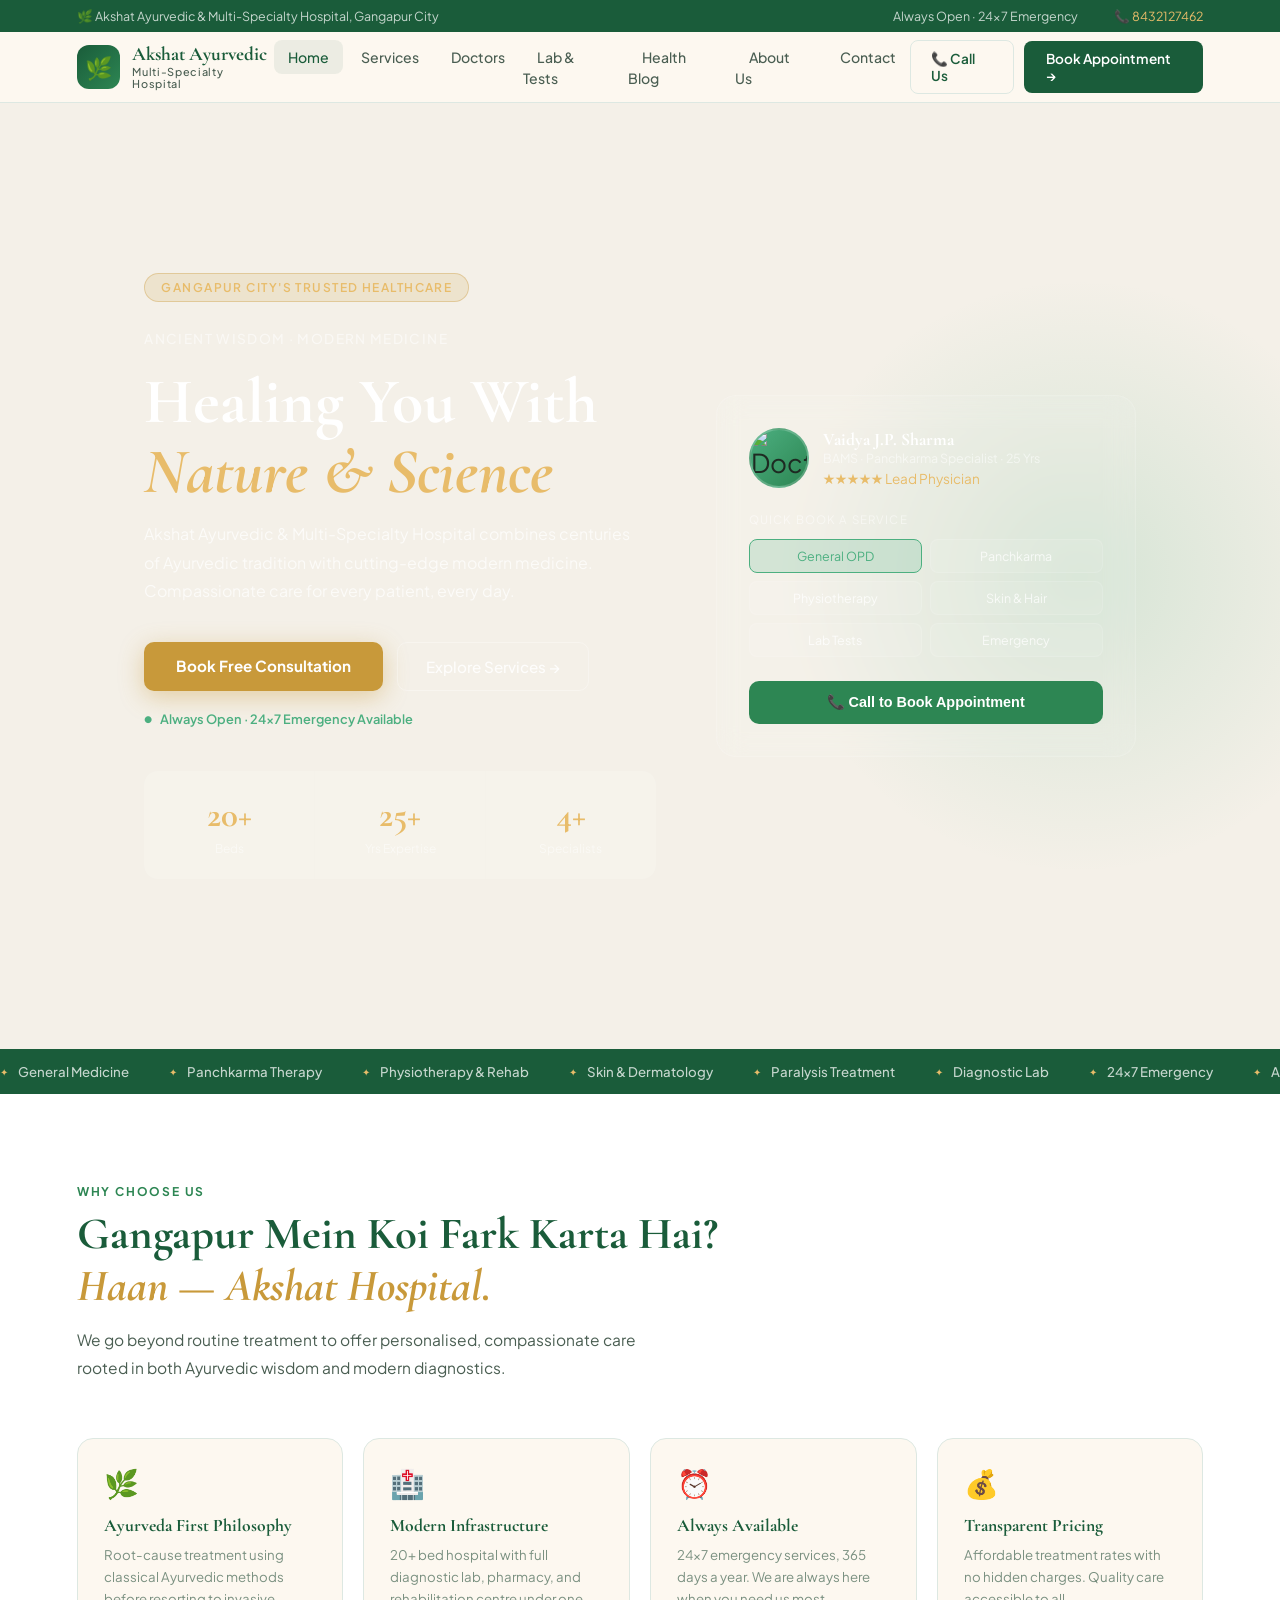
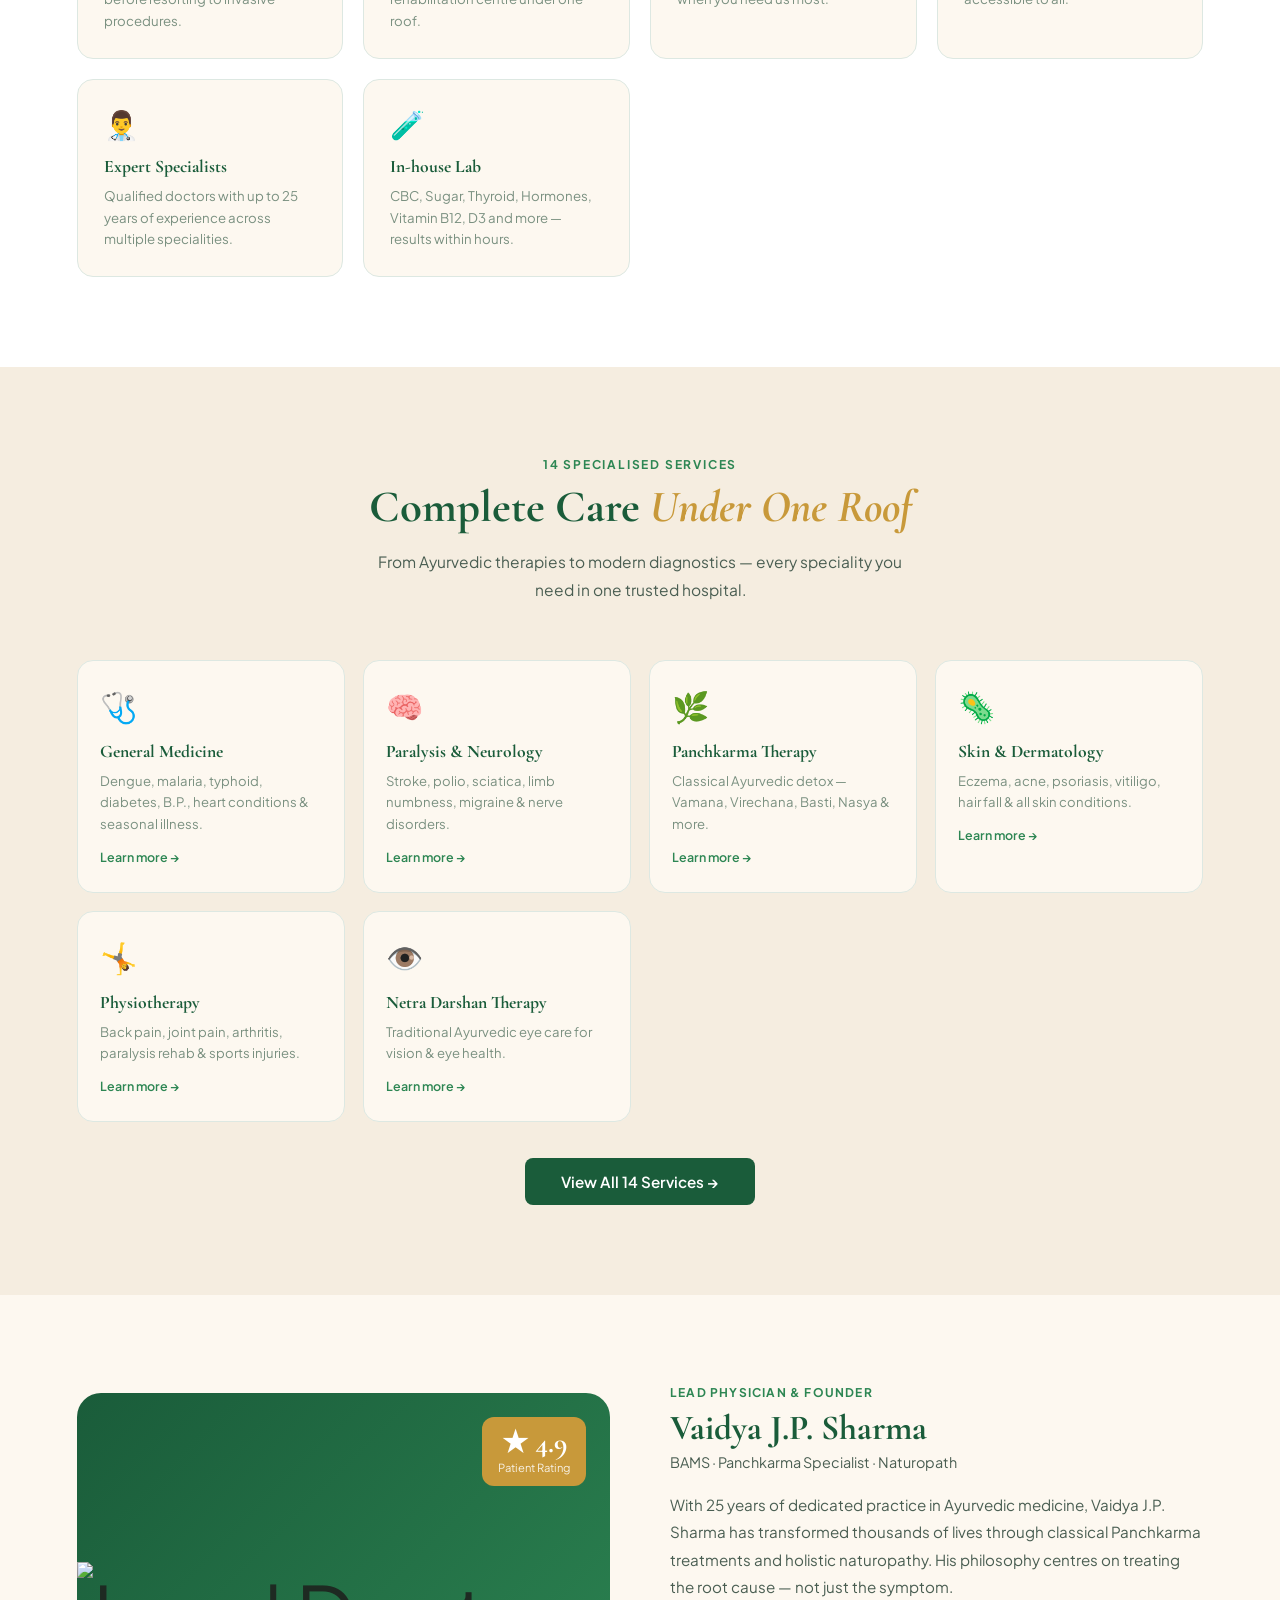
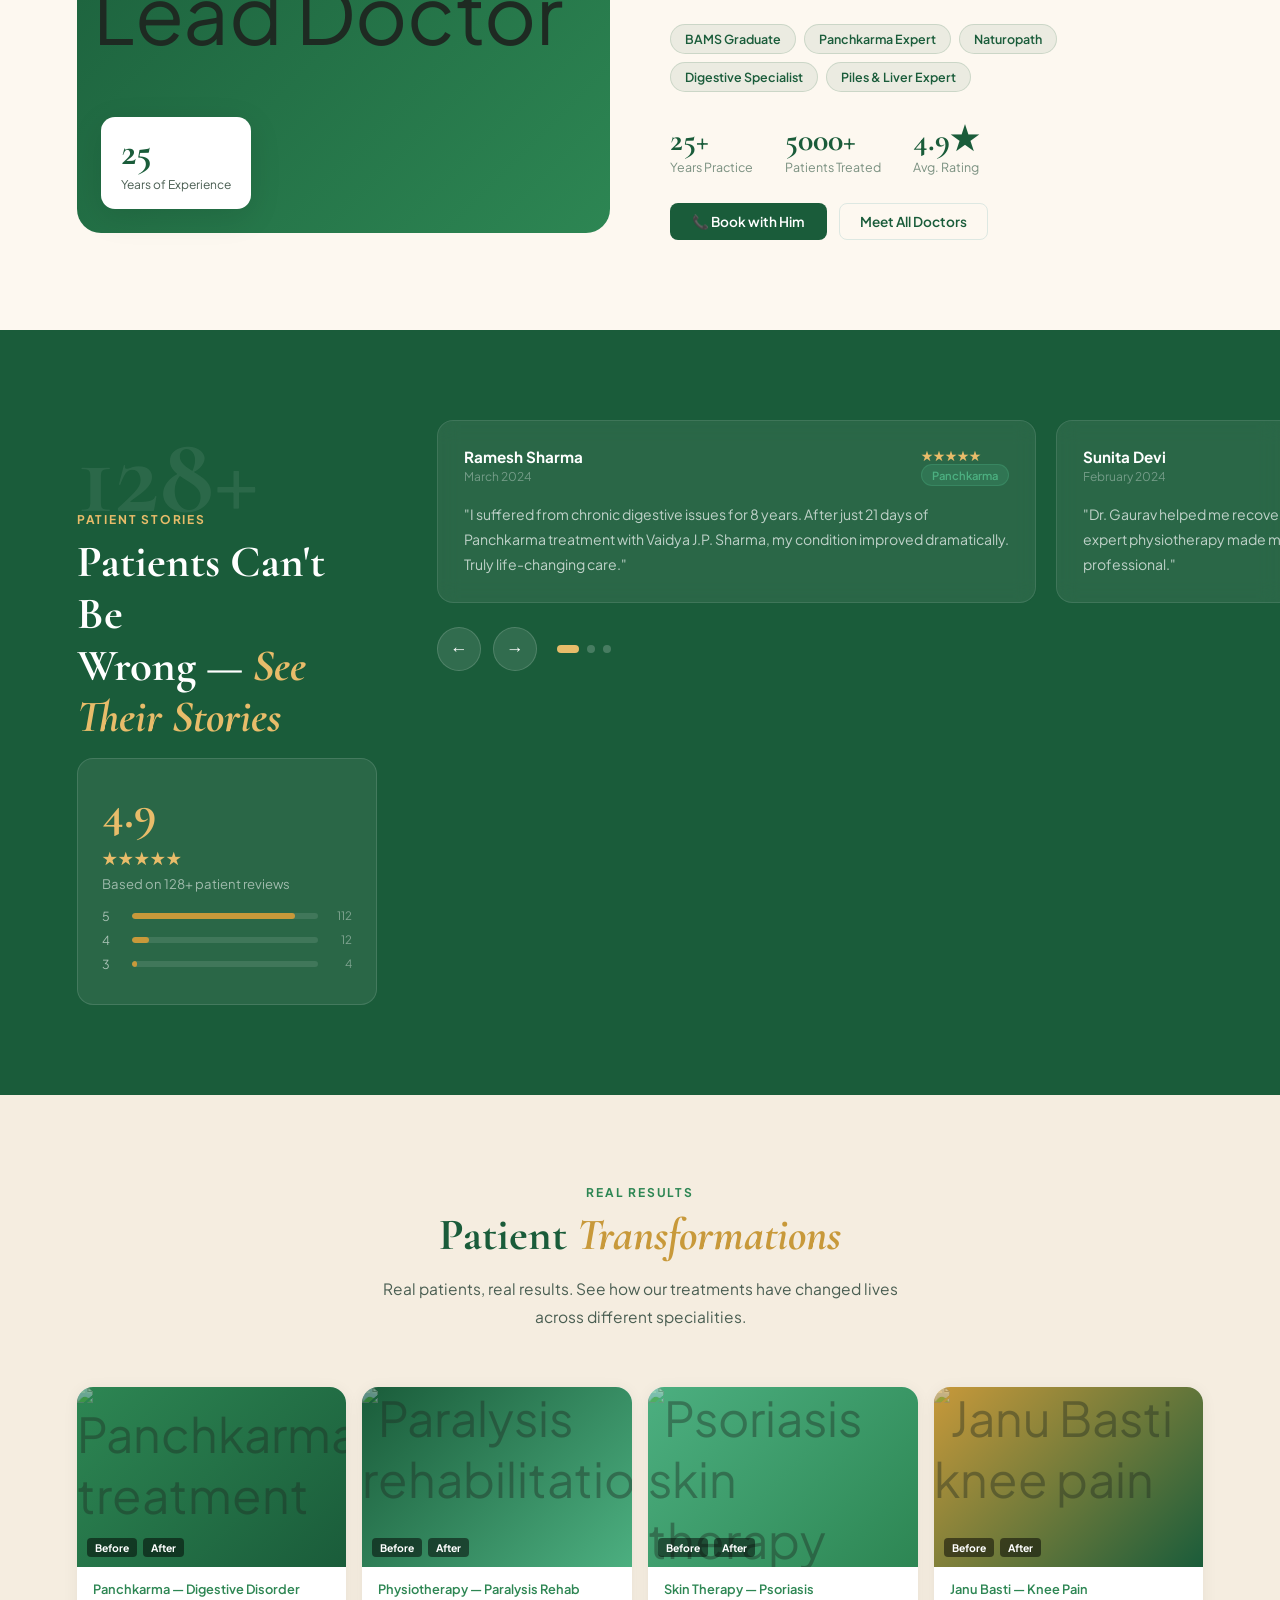
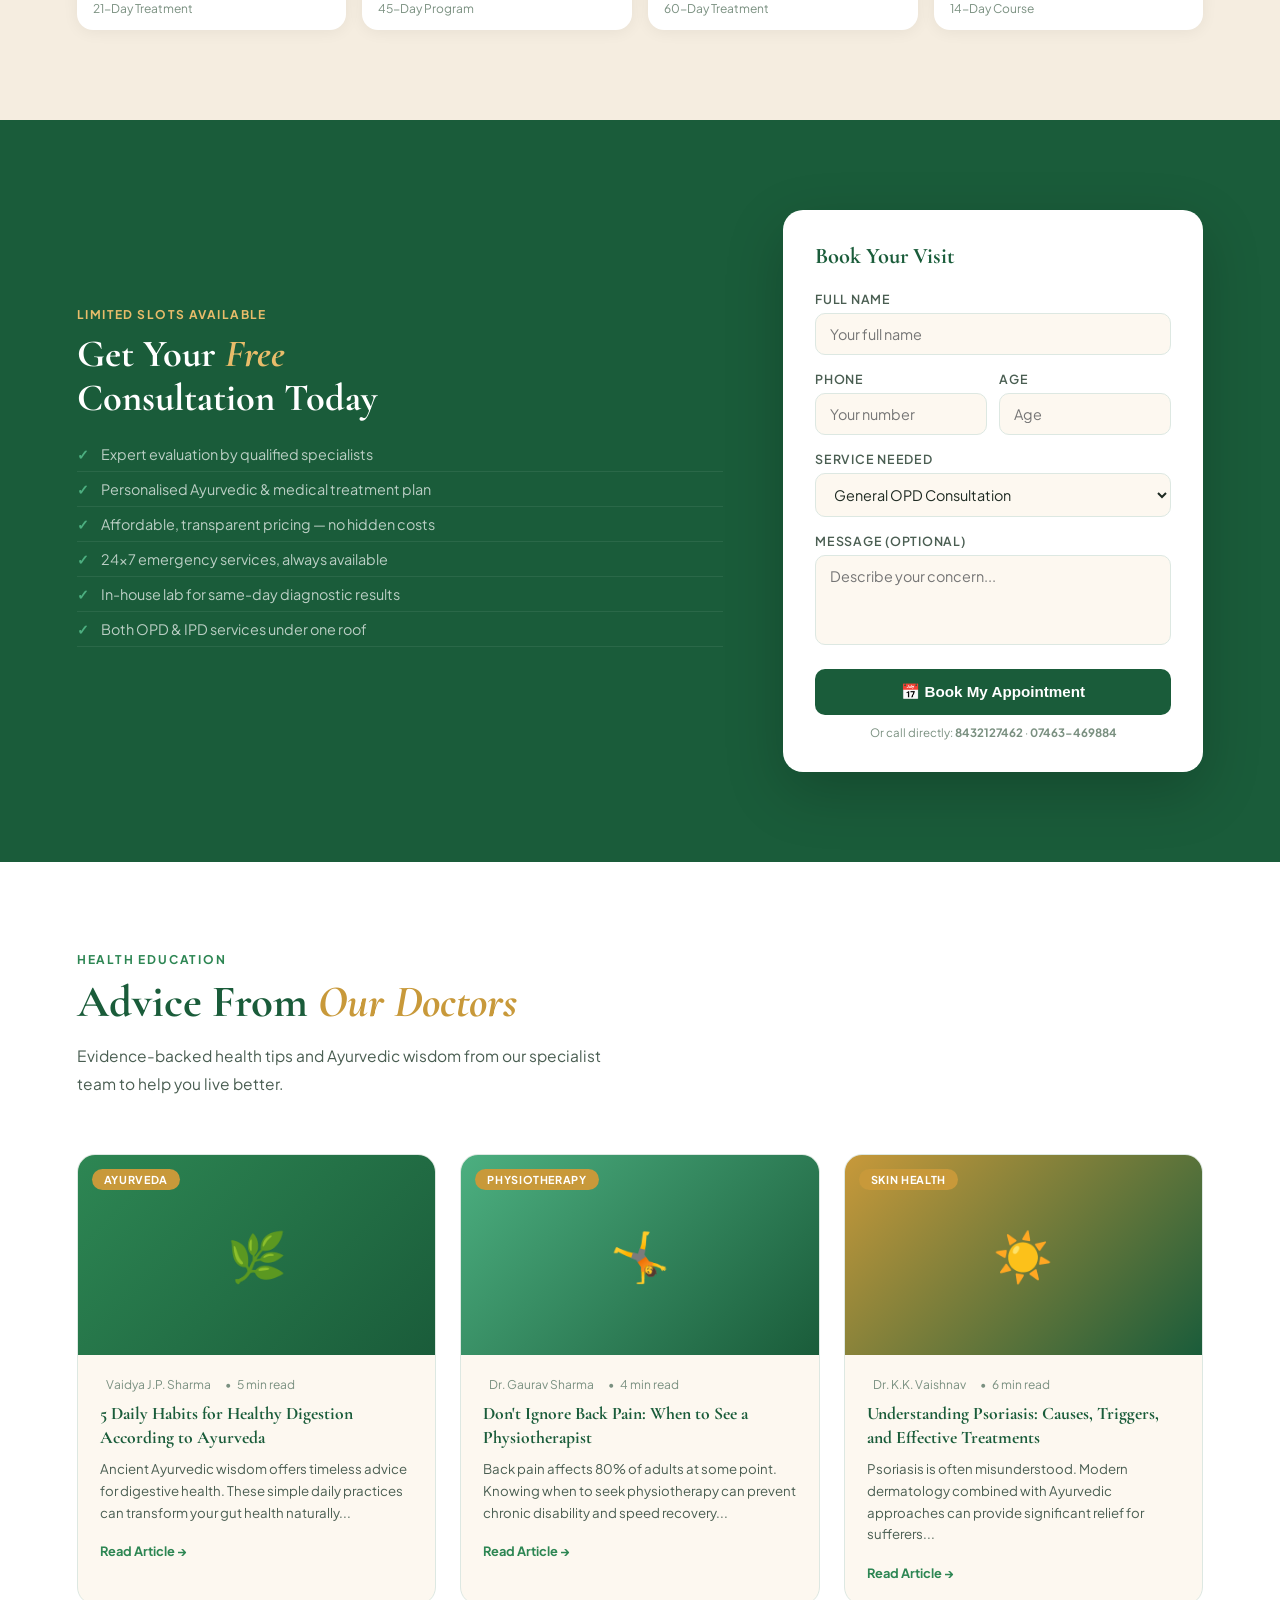
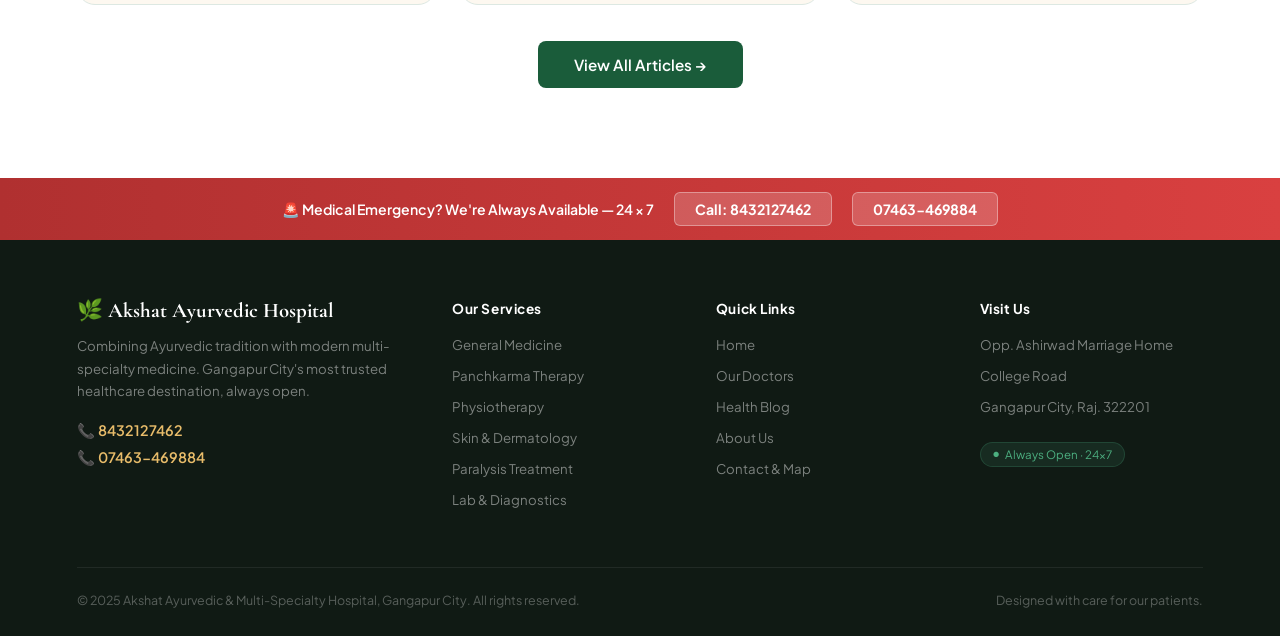
==== index.html @ 55c7ba70 "Initial commit" ====
﻿<!DOCTYPE html>
<html lang="en">
<head>
<meta charset="UTF-8">
<meta name="viewport" content="width=device-width, initial-scale=1.0">
<meta name="description" content="Akshat Ayurvedic & Multi-Specialty Hospital, Gangapur City — Ayurvedic tradition combined with modern medicine. 15+ specialities, 4 expert doctors, 24x7 emergency. Book: 8432127462">
<meta name="keywords" content="Akshat Ayurvedic Hospital, Gangapur City hospital, Panchkarma, Ayurveda, physiotherapy, skin specialist Gangapur">
<meta property="og:title" content="Akshat Ayurvedic & Multi-Specialty Hospital | Gangapur City">
<meta property="og:description" content="Gangapur City trusted hospital. 15+ specialities, Ayurveda + modern medicine, 24x7 emergency.">
<meta property="og:image" content="assets/images/og-image.jpg">
<meta property="og:type" content="website">
<link rel="canonical" href="https://akshatayurvedichospital.com">
<link rel="icon" href="assets/images/favicon.ico" type="image/x-icon">
<title>Akshat Ayurvedic & Multi-Specialty Hospital | Gangapur City</title>
<link href="https://fonts.googleapis.com/css2?family=Cormorant+Garamond:ital,wght@0,400;0,600;0,700;1,400;1,600&family=Plus+Jakarta+Sans:wght@300;400;500;600;700&display=swap" rel="stylesheet">
<link rel="stylesheet" href="assets/css/style.css">
</head>
<body>

<!-- TOPBAR -->
<div class="topbar">
  <span>🌿 Akshat Ayurvedic & Multi-Specialty Hospital, Gangapur City</span>
  <div class="topbar-right">
    <span>Always Open · 24×7 Emergency</span>
    <a href="tel:8432127462">📞 8432127462</a>
  </div>
</div>

<!-- NAV -->
<nav>
  <div class="nav-inner">
    <a class="logo" href="#" onclick="showPage('home')">
      <div class="logo-mark">🌿</div>
      <div class="logo-text">Akshat Ayurvedic
        <small>Multi-Specialty Hospital</small>
      </div>
    </a>
    <ul class="nav-links">
      <li><a href="#" class="active" onclick="showPage('home');setActive(this)">Home</a></li>
      <li><a href="#" role="button" onkeydown="this.click()" onclick="showPage('services');setActive(this)">Services</a></li>
      <li><a href="#" role="button" onkeydown="this.click()" onclick="showPage('doctors');setActive(this)">Doctors</a></li>
      <li><a href="#" role="button" onkeydown="this.click()" onclick="showPage('lab');setActive(this)">Lab & Tests</a></li>
      <li><a href="#" role="button" onkeydown="this.click()" onclick="showPage('blog');setActive(this)">Health Blog</a></li>
      <li><a href="#" role="button" onkeydown="this.click()" onclick="showPage('about');setActive(this)">About Us</a></li>
      <li><a href="#" role="button" onkeydown="this.click()" onclick="showPage('contact');setActive(this)">Contact</a></li>
    </ul>
    <div class="nav-actions">
      <a href="tel:8432127462" class="btn-ghost">📞 Call Us</a>
      <a href="#" class="btn-fill" onclick="showPage('contact')">Book Appointment →</a>
    </div>
    <div class="hamburger" role="button" onkeydown="this.click()" aria-label="Toggle menu" tabindex="0" onclick="toggleMenu()" onkeydown="if(event.key==='Enter'||event.key===' ')toggleMenu()">
      <span></span><span></span><span></span>
    </div>
  </div>
</nav>

<!-- MOBILE MENU -->
<div class="mobile-menu" id="mobileMenu">
  <ul>
    <li><a href="#" role="button" onkeydown="this.click()" onclick="showPage('home');toggleMenu()">🏠 Home</a></li>
    <li><a href="#" role="button" onkeydown="this.click()" onclick="showPage('services');toggleMenu()">🩺 Services</a></li>
    <li><a href="#" role="button" onkeydown="this.click()" onclick="showPage('doctors');toggleMenu()">👨‍⚕️ Doctors</a></li>
    <li><a href="#" role="button" onkeydown="this.click()" onclick="showPage('lab');toggleMenu()">🔬 Lab & Tests</a></li>
    <li><a href="#" role="button" onkeydown="this.click()" onclick="showPage('blog');toggleMenu()">📰 Health Blog</a></li>
    <li><a href="#" role="button" onkeydown="this.click()" onclick="showPage('about');toggleMenu()">🏥 About Us</a></li>
    <li><a href="#" role="button" onkeydown="this.click()" onclick="showPage('contact');toggleMenu()">📍 Contact</a></li>
  </ul>
  <div class="mobile-cta">
    <a href="tel:8432127462" class="btn-fill" style="justify-content:center">📞 Call: 8432127462</a>
    <a href="tel:07463469884" class="btn-ghost" style="text-align:center">📞 07463-469884</a>
  </div>
</div>

<!-- ════════════════════ HOME PAGE ════════════════════ -->
<div class="page active" id="page-home">

  <!-- HERO -->
  <section class="hero" style="background: url('https://images.unsplash.com/photo-1519494026892-80bbd2d6fd0d?auto=format&fit=crop&w=1920&q=80') center/cover no-repeat;">
    <div class="hero-bg-pattern" style="background: rgba(8, 30, 20, 0.85);"></div>
    <div class="hero-glow"></div>
    <div class="hero-inner">
      <div>
        <div class="hero-tag">Gangapur City's Trusted Healthcare</div>
        <p class="hero-sub">Ancient Wisdom · Modern Medicine</p>
        <h1>
          Healing You With<br>
          <span class="accent">Nature & Science</span>
        </h1>
        <p class="hero-desc">Akshat Ayurvedic & Multi-Specialty Hospital combines centuries of Ayurvedic tradition with cutting-edge modern medicine. Compassionate care for every patient, every day.</p>
        <div class="hero-btns">
          <a href="#" class="btn-hero-primary" onclick="showPage('contact')">Book Free Consultation</a>
          <a href="#" class="btn-hero-outline" onclick="showPage('services')">Explore Services →</a>
        </div>
        <div class="hero-live">Always Open · 24×7 Emergency Available</div>
        <div class="hero-stats">
          <div class="h-stat"><span class="h-stat-n">20+</span><span class="h-stat-l">Beds</span></div>
          <div class="h-stat"><span class="h-stat-n">25+</span><span class="h-stat-l">Yrs Expertise</span></div>
          <div class="h-stat"><span class="h-stat-n">4+</span><span class="h-stat-l">Specialists</span></div>
        </div>
      </div>
      <div class="hero-card">
        <div class="hero-card-head">
          <div class="doctor-thumb"><img src="https://images.unsplash.com/photo-1612349317150-e413f6a5b16d?auto=format&fit=crop&w=120&q=80" style="width:100%;height:100%;object-fit:cover;border-radius:inherit;" alt="Doctor"></div>
          <div>
            <div class="hc-name">Vaidya J.P. Sharma</div>
            <div class="hc-deg">BAMS · Panchkarma Specialist · 25 Yrs</div>
            <div class="hc-stars">★★★★★ Lead Physician</div>
          </div>
        </div>
        <div class="quick-book">
          <div class="qb-title">Quick Book a Service</div>
          <div class="qb-service-grid">
            <div class="qb-chip sel">General OPD</div>
            <div class="qb-chip">Panchkarma</div>
            <div class="qb-chip">Physiotherapy</div>
            <div class="qb-chip">Skin & Hair</div>
            <div class="qb-chip">Lab Tests</div>
            <div class="qb-chip">Emergency</div>
          </div>
          <button class="qb-call" onclick="showPage('contact')">📞 Call to Book Appointment</button>
        </div>
      </div>
    </div>
  </section>

  <!-- MARQUEE -->
  <div class="marquee-strip">
    <div class="marquee-inner">
      <span class="m-item">General Medicine</span>
      <span class="m-item">Panchkarma Therapy</span>
      <span class="m-item">Physiotherapy & Rehab</span>
      <span class="m-item">Skin & Dermatology</span>
      <span class="m-item">Paralysis Treatment</span>
      <span class="m-item">Diagnostic Lab</span>
      <span class="m-item">24×7 Emergency</span>
      <span class="m-item">Ayurvedic Medicine</span>
      <span class="m-item">Netra Darshan Therapy</span>
      <span class="m-item">Janu Basti Therapy</span>
      <span class="m-item">Nursing & Rehabilitation</span>
      <!-- duplicate for seamless loop -->
      <span class="m-item">General Medicine</span>
      <span class="m-item">Panchkarma Therapy</span>
      <span class="m-item">Physiotherapy & Rehab</span>
      <span class="m-item">Skin & Dermatology</span>
      <span class="m-item">Paralysis Treatment</span>
      <span class="m-item">Diagnostic Lab</span>
      <span class="m-item">24×7 Emergency</span>
      <span class="m-item">Ayurvedic Medicine</span>
      <span class="m-item">Netra Darshan Therapy</span>
      <span class="m-item">Janu Basti Therapy</span>
      <span class="m-item">Nursing & Rehabilitation</span>
    </div>
  </div>

  <!-- WHY US -->
  <section class="services-bg">
    <div class="max">
      <div class="sec-head">
        <div class="sec-label">Why Choose Us</div>
        <div class="sec-title">Gangapur Mein Koi Fark Karta Hai?<br><span class="i">Haan — Akshat Hospital.</span></div>
        <div class="sec-desc">We go beyond routine treatment to offer personalised, compassionate care rooted in both Ayurvedic wisdom and modern diagnostics.</div>
      </div>
      <div style="display:grid;grid-template-columns:repeat(auto-fill,minmax(240px,1fr));gap:20px">
        <div style="background:var(--cream);border-radius:16px;padding:26px;border:1px solid var(--border)">
          <div style="font-size:28px;margin-bottom:14px">🌿</div>
          <div style="font-family:'Cormorant Garamond',serif;font-size:1.1rem;font-weight:700;color:var(--g1);margin-bottom:8px">Ayurveda First Philosophy</div>
          <div style="font-size:.83rem;color:var(--light);line-height:1.65">Root-cause treatment using classical Ayurvedic methods before resorting to invasive procedures.</div>
        </div>
        <div style="background:var(--cream);border-radius:16px;padding:26px;border:1px solid var(--border)">
          <div style="font-size:28px;margin-bottom:14px">🏥</div>
          <div style="font-family:'Cormorant Garamond',serif;font-size:1.1rem;font-weight:700;color:var(--g1);margin-bottom:8px">Modern Infrastructure</div>
          <div style="font-size:.83rem;color:var(--light);line-height:1.65">20+ bed hospital with full diagnostic lab, pharmacy, and rehabilitation centre under one roof.</div>
        </div>
        <div style="background:var(--cream);border-radius:16px;padding:26px;border:1px solid var(--border)">
          <div style="font-size:28px;margin-bottom:14px">⏰</div>
          <div style="font-family:'Cormorant Garamond',serif;font-size:1.1rem;font-weight:700;color:var(--g1);margin-bottom:8px">Always Available</div>
          <div style="font-size:.83rem;color:var(--light);line-height:1.65">24×7 emergency services, 365 days a year. We are always here when you need us most.</div>
        </div>
        <div style="background:var(--cream);border-radius:16px;padding:26px;border:1px solid var(--border)">
          <div style="font-size:28px;margin-bottom:14px">💰</div>
          <div style="font-family:'Cormorant Garamond',serif;font-size:1.1rem;font-weight:700;color:var(--g1);margin-bottom:8px">Transparent Pricing</div>
          <div style="font-size:.83rem;color:var(--light);line-height:1.65">Affordable treatment rates with no hidden charges. Quality care accessible to all.</div>
        </div>
        <div style="background:var(--cream);border-radius:16px;padding:26px;border:1px solid var(--border)">
          <div style="font-size:28px;margin-bottom:14px">👨‍⚕️</div>
          <div style="font-family:'Cormorant Garamond',serif;font-size:1.1rem;font-weight:700;color:var(--g1);margin-bottom:8px">Expert Specialists</div>
          <div style="font-size:.83rem;color:var(--light);line-height:1.65">Qualified doctors with up to 25 years of experience across multiple specialities.</div>
        </div>
        <div style="background:var(--cream);border-radius:16px;padding:26px;border:1px solid var(--border)">
          <div style="font-size:28px;margin-bottom:14px">🧪</div>
          <div style="font-family:'Cormorant Garamond',serif;font-size:1.1rem;font-weight:700;color:var(--g1);margin-bottom:8px">In-house Lab</div>
          <div style="font-size:.83rem;color:var(--light);line-height:1.65">CBC, Sugar, Thyroid, Hormones, Vitamin B12, D3 and more — results within hours.</div>
        </div>
      </div>
    </div>
  </section>

  <!-- FEATURED SERVICES -->
  <section style="background:var(--cream2)">
    <div class="max">
      <div class="sec-head center">
        <div class="sec-label">14 Specialised Services</div>
        <div class="sec-title">Complete Care <span class="i">Under One Roof</span></div>
        <div class="sec-desc">From Ayurvedic therapies to modern diagnostics — every speciality you need in one trusted hospital.</div>
      </div>
      <div class="serv-grid">
        <div class="serv-card"><div class="s-icon">🩺</div><div class="s-name">General Medicine</div><div class="s-desc">Dengue, malaria, typhoid, diabetes, B.P., heart conditions & seasonal illness.</div><a class="s-more" href="#" onclick="showPage('services')">Learn more →</a></div>
        <div class="serv-card"><div class="s-icon">🧠</div><div class="s-name">Paralysis & Neurology</div><div class="s-desc">Stroke, polio, sciatica, limb numbness, migraine & nerve disorders.</div><a class="s-more" href="#" onclick="showPage('services')">Learn more →</a></div>
        <div class="serv-card"><div class="s-icon">🌿</div><div class="s-name">Panchkarma Therapy</div><div class="s-desc">Classical Ayurvedic detox — Vamana, Virechana, Basti, Nasya & more.</div><a class="s-more" href="#" onclick="showPage('services')">Learn more →</a></div>
        <div class="serv-card"><div class="s-icon">🦠</div><div class="s-name">Skin & Dermatology</div><div class="s-desc">Eczema, acne, psoriasis, vitiligo, hair fall & all skin conditions.</div><a class="s-more" href="#" onclick="showPage('services')">Learn more →</a></div>
        <div class="serv-card"><div class="s-icon">🤸</div><div class="s-name">Physiotherapy</div><div class="s-desc">Back pain, joint pain, arthritis, paralysis rehab & sports injuries.</div><a class="s-more" href="#" onclick="showPage('services')">Learn more →</a></div>
        <div class="serv-card"><div class="s-icon">👁️</div><div class="s-name">Netra Darshan Therapy</div><div class="s-desc">Traditional Ayurvedic eye care for vision & eye health.</div><a class="s-more" href="#" onclick="showPage('services')">Learn more →</a></div>
      </div>
      <div style="text-align:center;margin-top:36px">
        <a href="#" class="btn-fill" onclick="showPage('services')" style="display:inline-flex;padding:14px 36px;font-size:.95rem">View All 14 Services →</a>
      </div>
    </div>
  </section>

  <!-- LEAD DOCTOR -->
  <section class="doctors-sec">
    <div class="max">
      <div class="dr-layout">
        <div class="dr-img-wrap">
          <div class="dr-photo"><img src="https://images.unsplash.com/photo-1622253692010-333f2da6031d?auto=format&fit=crop&w=800&q=80" style="width:100%;height:100%;object-fit:cover;" alt="Lead Doctor"></div>
          <div class="dr-badge-exp"><span class="n">25</span><span class="l">Years of Experience</span></div>
          <div class="dr-badge-rating"><div class="r">★ 4.9</div><div class="rl">Patient Rating</div></div>
        </div>
        <div class="dr-info">
          <div class="title">Lead Physician & Founder</div>
          <h2>Vaidya J.P. Sharma</h2>
          <div class="deg">BAMS · Panchkarma Specialist · Naturopath</div>
          <p>With 25 years of dedicated practice in Ayurvedic medicine, Vaidya J.P. Sharma has transformed thousands of lives through classical Panchkarma treatments and holistic naturopathy. His philosophy centres on treating the root cause — not just the symptom.</p>
          <div class="dr-chips">
            <span class="chip">BAMS Graduate</span>
            <span class="chip">Panchkarma Expert</span>
            <span class="chip">Naturopath</span>
            <span class="chip">Digestive Specialist</span>
            <span class="chip">Piles & Liver Expert</span>
          </div>
          <div class="dr-metrics">
            <div class="dm-item"><div class="n">25+</div><div class="l">Years Practice</div></div>
            <div class="dm-item"><div class="n">5000+</div><div class="l">Patients Treated</div></div>
            <div class="dm-item"><div class="n">4.9★</div><div class="l">Avg. Rating</div></div>
          </div>
          <div style="display:flex;gap:12px;flex-wrap:wrap">
            <a href="tel:8432127462" class="btn-fill">📞 Book with Him</a>
            <a href="#" class="btn-ghost" onclick="showPage('doctors')">Meet All Doctors</a>
          </div>
        </div>
      </div>
    </div>
  </section>

  <!-- PATIENT REVIEWS CAROUSEL -->
  <section class="reviews-sec">
    <div class="max">
      <div class="reviews-layout">
        <div>
          <div class="rev-big-num">128+</div>
          <div class="sec-label">Patient Stories</div>
          <div class="sec-title">Patients Can't Be<br>Wrong — <span class="i">See Their Stories</span></div>
          <div class="rev-agg">
            <div class="rev-agg-n">4.9</div>
            <div class="rev-agg-stars">★★★★★</div>
            <div class="rev-agg-l">Based on 128+ patient reviews</div>
            <div class="rev-breakdown">
              <div class="rb-row"><span class="rb-label">5</span><div class="rb-bar"><div class="rb-fill" style="width:88%"></div></div><span class="rb-count">112</span></div>
              <div class="rb-row"><span class="rb-label">4</span><div class="rb-bar"><div class="rb-fill" style="width:9%"></div></div><span class="rb-count">12</span></div>
              <div class="rb-row"><span class="rb-label">3</span><div class="rb-bar"><div class="rb-fill" style="width:3%"></div></div><span class="rb-count">4</span></div>
            </div>
          </div>
        </div>
        <div>
          <div class="carousel-wrap">
            <div class="carousel-track" id="revTrack">
              <div class="rev-card">
                <div class="rev-top">
                  <div><div class="rev-name">Ramesh Sharma</div><div class="rev-date">March 2024</div></div>
                  <div><div class="rev-stars">★★★★★</div><div class="rev-badge">Panchkarma</div></div>
                </div>
                <div class="rev-text">"I suffered from chronic digestive issues for 8 years. After just 21 days of Panchkarma treatment with Vaidya J.P. Sharma, my condition improved dramatically. Truly life-changing care."</div>
              </div>
              <div class="rev-card">
                <div class="rev-top">
                  <div><div class="rev-name">Sunita Devi</div><div class="rev-date">February 2024</div></div>
                  <div><div class="rev-stars">★★★★★</div><div class="rev-badge">Physiotherapy</div></div>
                </div>
                <div class="rev-text">"Dr. Gaurav helped me recover from partial paralysis after stroke. His dedication and expert physiotherapy made me walk again. The entire staff is so caring and professional."</div>
              </div>
              <div class="rev-card">
                <div class="rev-top">
                  <div><div class="rev-name">Mahesh Gupta</div><div class="rev-date">January 2024</div></div>
                  <div><div class="rev-stars">★★★★★</div><div class="rev-badge">General OPD</div></div>
                </div>
                <div class="rev-text">"Dr. R.M. Meena diagnosed my typhoid quickly and treated me so well. Very affordable rates and the lab results came same day. Best hospital in Gangapur City without doubt."</div>
              </div>
              <div class="rev-card">
                <div class="rev-top">
                  <div><div class="rev-name">Kavita Meena</div><div class="rev-date">December 2023</div></div>
                  <div><div class="rev-stars">★★★★★</div><div class="rev-badge">Skin Care</div></div>
                </div>
                <div class="rev-text">"Dr. K.K. Vaishnav treated my psoriasis that other doctors couldn't resolve. After 2 months of treatment, my skin is clear. Very knowledgeable and kind doctor."</div>
              </div>
              <div class="rev-card">
                <div class="rev-top">
                  <div><div class="rev-name">Dinesh Kumar</div><div class="rev-date">November 2023</div></div>
                  <div><div class="rev-stars">★★★★★</div><div class="rev-badge">Emergency</div></div>
                </div>
                <div class="rev-text">"Had a medical emergency at 2 AM. Akshat Hospital was fully equipped and the staff responded immediately. The 24×7 service is genuine — it literally saved my life."</div>
              </div>
              <div class="rev-card">
                <div class="rev-top">
                  <div><div class="rev-name">Priya Singh</div><div class="rev-date">October 2023</div></div>
                  <div><div class="rev-stars">★★★★★</div><div class="rev-badge">Janu Basti</div></div>
                </div>
                <div class="rev-text">"My knee pain of 5 years completely gone after Janu Basti therapy! Vaidya ji is a master of Ayurvedic treatments. The hospital is clean, well managed, and affordable."</div>
              </div>
            </div>
          </div>
          <div class="carousel-controls">
            <button class="car-btn" onclick="moveCarousel(-1)">←</button>
            <button class="car-btn" onclick="moveCarousel(1)">→</button>
            <div class="car-dots" id="carDots"></div>
          </div>
        </div>
      </div>
    </div>
  </section>

  <!-- TRANSFORMATIONS -->
  <section class="transform-sec">
    <div class="max">
      <div class="sec-head center">
        <div class="sec-label">Real Results</div>
        <div class="sec-title">Patient <span class="i">Transformations</span></div>
        <div class="sec-desc">Real patients, real results. See how our treatments have changed lives across different specialities.</div>
      </div>
      <div class="tf-grid">
        <div class="tf-card"><div class="tf-img" style="background:linear-gradient(135deg,#2d8653,#1a5c3a)"><img src="https://images.unsplash.com/photo-1512428559087-560fa5ceab42?auto=format&fit=crop&w=600&q=80" alt="Panchkarma treatment" style="position:absolute;width:100%;height:100%;object-fit:cover;opacity:0.4;"><div class="tf-before-after"><span class="tf-ba-tag">Before</span><span class="tf-ba-tag">After</span></div></div><div class="tf-info"><div class="tf-type">Panchkarma — Digestive Disorder</div><div class="tf-period">21-Day Treatment</div></div></div>
        <div class="tf-card"><div class="tf-img" style="background:linear-gradient(135deg,#1a5c3a,#4caf80)"><img src="https://images.unsplash.com/photo-1571019614242-c5c5dee9f50b?auto=format&fit=crop&w=600&q=80" alt="Paralysis rehabilitation" style="position:absolute;width:100%;height:100%;object-fit:cover;opacity:0.4;"><div class="tf-before-after"><span class="tf-ba-tag">Before</span><span class="tf-ba-tag">After</span></div></div><div class="tf-info"><div class="tf-type">Physiotherapy — Paralysis Rehab</div><div class="tf-period">45-Day Program</div></div></div>
        <div class="tf-card"><div class="tf-img" style="background:linear-gradient(135deg,#4caf80,#2d8653)"><img src="https://images.unsplash.com/photo-1556228578-0d85b1a4d571?auto=format&fit=crop&w=600&q=80" alt="Psoriasis skin therapy" style="position:absolute;width:100%;height:100%;object-fit:cover;opacity:0.4;"><div class="tf-before-after"><span class="tf-ba-tag">Before</span><span class="tf-ba-tag">After</span></div></div><div class="tf-info"><div class="tf-type">Skin Therapy — Psoriasis</div><div class="tf-period">60-Day Treatment</div></div></div>
        <div class="tf-card"><div class="tf-img" style="background:linear-gradient(135deg,#c8993a,#1a5c3a)"><img src="https://images.unsplash.com/photo-1544367567-0f2fcb009e0b?auto=format&fit=crop&w=600&q=80" alt="Janu Basti knee pain" style="position:absolute;width:100%;height:100%;object-fit:cover;opacity:0.4;"><div class="tf-before-after"><span class="tf-ba-tag">Before</span><span class="tf-ba-tag">After</span></div></div><div class="tf-info"><div class="tf-type">Janu Basti — Knee Pain</div><div class="tf-period">14-Day Course</div></div></div>
      </div>
    </div>
  </section>

  <!-- FREE CONSULTATION FORM -->
  <section class="consult-sec">
    <div class="max">
      <div class="consult-layout">
        <div>
          <div class="consult-label">Limited Slots Available</div>
          <div class="consult-title">Get Your <span class="i">Free</span><br>Consultation Today</div>
          <ul class="consult-points">
            <li>Expert evaluation by qualified specialists</li>
            <li>Personalised Ayurvedic & medical treatment plan</li>
            <li>Affordable, transparent pricing — no hidden costs</li>
            <li>24×7 emergency services, always available</li>
            <li>In-house lab for same-day diagnostic results</li>
            <li>Both OPD & IPD services under one roof</li>
          </ul>
        </div>
        <div class="form-card">
          <div class="form-title">Book Your Visit</div>
          <form action="https://formspree.io/f/xgveqyrg" method="POST">
          <div class="form-row"><label for="h-name">Full Name</label><input id="h-name" type="text" name="name" placeholder="Your full name" required></div>
          <div class="form-grid-2">
            <div class="form-row"><label for="h-phone">Phone</label><input id="h-phone" type="tel" name="phone" placeholder="Your number" required></div>
            <div class="form-row"><label for="h-age">Age</label><input id="h-age" type="number" name="age" placeholder="Age" required></div>
          </div>
          <div class="form-row"><label for="h-service">Service Needed</label><select id="h-service" name="service">
              <option>General OPD Consultation</option>
              <option>Panchkarma Therapy</option>
              <option>Physiotherapy</option>
              <option>Skin & Dermatology</option>
              <option>Lab Tests</option>
              <option>Paralysis Treatment</option>
              <option>Netra Darshan Therapy</option>
              <option>Janu Basti Therapy</option>
              <option>Emergency</option>
            </select>
          </div>
          <div class="form-row"><label for="h-msg">Message (Optional)</label><textarea id="h-msg" name="message" placeholder="Describe your concern..."></textarea></div>
          <button type="submit" class="submit-btn">📅 Book My Appointment</button>
          </form>
          <div class="form-note">Or call directly: <strong>8432127462</strong> · <strong>07463-469884</strong></div>
        </div>
      </div>
    </div>
  </section>

  <!-- BLOG PREVIEW -->
  <section class="blog-sec">
    <div class="max">
      <div class="sec-head">
        <div class="sec-label">Health Education</div>
        <div class="sec-title">Advice From <span class="i">Our Doctors</span></div>
        <div class="sec-desc">Evidence-backed health tips and Ayurvedic wisdom from our specialist team to help you live better.</div>
      </div>
      <div class="blog-grid">
        <div class="blog-card">
          <div class="blog-img" style="background:linear-gradient(135deg,var(--g2),var(--g1))">🌿<span class="blog-cat">Ayurveda</span></div>
          <div class="blog-body">
            <div class="blog-meta"><span>Vaidya J.P. Sharma</span><span>5 min read</span></div>
            <div class="blog-h">5 Daily Habits for Healthy Digestion According to Ayurveda</div>
            <div class="blog-excerpt">Ancient Ayurvedic wisdom offers timeless advice for digestive health. These simple daily practices can transform your gut health naturally...</div>
            <a class="blog-read" href="#" onclick="showBlogDetail('ayurveda-digestion')">Read Article →</a>
          </div>
        </div>
        <div class="blog-card">
          <div class="blog-img" style="background:linear-gradient(135deg,#4caf80,var(--g1))">🤸<span class="blog-cat">Physiotherapy</span></div>
          <div class="blog-body">
            <div class="blog-meta"><span>Dr. Gaurav Sharma</span><span>4 min read</span></div>
            <div class="blog-h">Don't Ignore Back Pain: When to See a Physiotherapist</div>
            <div class="blog-excerpt">Back pain affects 80% of adults at some point. Knowing when to seek physiotherapy can prevent chronic disability and speed recovery...</div>
            <a class="blog-read" href="#" onclick="showBlogDetail('back-pain')">Read Article →</a>
          </div>
        </div>
        <div class="blog-card">
          <div class="blog-img" style="background:linear-gradient(135deg,var(--gold),var(--g1))">☀️<span class="blog-cat">Skin Health</span></div>
          <div class="blog-body">
            <div class="blog-meta"><span>Dr. K.K. Vaishnav</span><span>6 min read</span></div>
            <div class="blog-h">Understanding Psoriasis: Causes, Triggers, and Effective Treatments</div>
            <div class="blog-excerpt">Psoriasis is often misunderstood. Modern dermatology combined with Ayurvedic approaches can provide significant relief for sufferers...</div>
            <a class="blog-read" href="#" onclick="showBlogDetail('psoriasis')">Read Article →</a>
          </div>
        </div>
      </div>
      <div style="text-align:center;margin-top:36px">
        <a href="#" class="btn-fill" onclick="showPage('blog')" style="display:inline-flex;padding:14px 36px;font-size:.95rem">View All Articles →</a>
      </div>
    </div>
  </section>

  <!-- EMERGENCY STRIP -->
  <div class="emergency">
    <p>🚨 Medical Emergency? We're Always Available — 24 × 7</p>
    <a href="tel:8432127462">Call: 8432127462</a>
    <a href="tel:07463469884">07463-469884</a>
  </div>

</div><!-- end home page -->


<!-- ════════════════════ SERVICES PAGE ════════════════════ -->
<div class="page" id="page-services">
  <div style="background:linear-gradient(135deg,var(--g1),#0d3320);padding:100px 6% 80px;text-align:center">
    <div class="sec-label" style="color:var(--gold2)">What We Treat</div>
    <h1 style="font-family:'Cormorant Garamond',serif;font-size:clamp(2rem,5vw,3.5rem);color:#fff;font-weight:700;margin-bottom:16px">Our <em style="font-style:italic;color:var(--gold2)">Specialised</em> Services</h1>
    <p style="color:rgba(255,255,255,.65);max-width:540px;margin:0 auto;line-height:1.8">15+ services combining Ayurvedic wisdom and modern medicine for complete, holistic healthcare.</p>
  </div>
  <section style="background:var(--white)">
    <div class="max">
      <div class="serv-grid">
        <div class="serv-card"><div class="s-icon">🩺</div><div class="s-name">General Medicine</div><div class="s-desc">Dengue, malaria, typhoid, fever, seasonal illnesses, B.P., diabetes, chest pain, jaundice, chikungunya.</div></div>
        <div class="serv-card"><div class="s-icon">🧠</div><div class="s-name">Paralysis & Neurology</div><div class="s-desc">Stroke (paralysis), polio, sciatic nerve pain, limb numbness, migraine, spinal cord issues, nerve disorders.</div></div>
        <div class="serv-card"><div class="s-icon">🫁</div><div class="s-name">Respiratory Diseases</div><div class="s-desc">Asthma, bronchitis, chronic breathing difficulties, respiratory infections, and related pulmonary conditions.</div></div>
        <div class="serv-card"><div class="s-icon">🦠</div><div class="s-name">Skin & Dermatology</div><div class="s-desc">Eczema, ringworm, itching, acne, facial marks, psoriasis, vitiligo (white patches), hair fall treatment.</div></div>
        <div class="serv-card"><div class="s-icon">🫀</div><div class="s-name">Kidney & Urology</div><div class="s-desc">Kidney diseases, urinary tract disorders, renal stones, urinary infections, and renal health management.</div></div>
        <div class="serv-card"><div class="s-icon">🧬</div><div class="s-name">Mental & Neuro Disorders</div><div class="s-desc">Mental health support, neurological conditions, stress, anxiety, sleep disorders, and cognitive health.</div></div>
        <div class="serv-card"><div class="s-icon">🔬</div><div class="s-name">Gastroenterology</div><div class="s-desc">Piles (haemorrhoids), chronic constipation, gas, liver disease, abdominal pain, complete digestive care.</div></div>
        <div class="serv-card"><div class="s-icon">👶</div><div class="s-name">Paediatrics</div><div class="s-desc">Child health care, infant treatment, childhood illnesses, growth monitoring, and vaccinations guidance.</div></div>
        <div class="serv-card"><div class="s-icon">🌸</div><div class="s-name">Gynaecology</div><div class="s-desc">Women's health, white discharge, menstrual disorders, hormonal imbalance, and comprehensive gynaecological care.</div></div>
        <div class="serv-card"><div class="s-icon">🤸</div><div class="s-name">Physiotherapy</div><div class="s-desc">Back & neck pain, joint pain, arthritis, paralysis rehabilitation, heel pain, frozen shoulder, sports injuries.</div></div>
        <div class="serv-card"><div class="s-icon">🌿</div><div class="s-name">Panchkarma Therapy</div><div class="s-desc">Classical Ayurvedic detox — Vamana (emesis), Virechana (purgation), Basti (enema), Nasya (nasal), Raktamokshana.</div></div>
        <div class="serv-card"><div class="s-icon">👁️</div><div class="s-name">Netra Darshan Therapy</div><div class="s-desc">Traditional Ayurvedic eye treatments — Tarpana, Sekam, Anjana — for vision improvement and eye health.</div></div>
        <div class="serv-card"><div class="s-icon">🦴</div><div class="s-name">Arthritis & Joint Pain</div><div class="s-desc">Gout, knee pain, back pain, spondylitis, rheumatoid arthritis, comprehensive joint care management.</div></div>
        <div class="serv-card"><div class="s-icon">💆</div><div class="s-name">Skin Therapy</div><div class="s-desc">Medicated skin treatments combining Ayurvedic and modern dermatological approaches for lasting results.</div></div>
        <div class="serv-card"><div class="s-icon">🦵</div><div class="s-name">Janu Basti Therapy</div><div class="s-desc">Specialised medicated oil treatment retained over the knee joint for pain, cartilage degeneration, arthritis.</div></div>
      </div>
    </div>
  </section>
  <div class="emergency">
    <p>🚨 Need urgent care? We are always open — 24 × 7</p>
    <a href="tel:8432127462">Call: 8432127462</a>
  </div>
</div>

<!-- ════════════════════ DOCTORS PAGE ════════════════════ -->
<div class="page" id="page-doctors">
  <div style="background:linear-gradient(135deg,var(--g1),#0d3320);padding:100px 6% 80px;text-align:center">
    <div class="sec-label" style="color:var(--gold2)">Our Medical Team</div>
    <h1 style="font-family:'Cormorant Garamond',serif;font-size:clamp(2rem,5vw,3.5rem);color:#fff;font-weight:700;margin-bottom:16px">Expert <em style="font-style:italic;color:var(--gold2)">Doctors</em></h1>
    <p style="color:rgba(255,255,255,.65);max-width:540px;margin:0 auto;line-height:1.8">Qualified, experienced physicians dedicated to personalised and compassionate patient care.</p>
  </div>
  <section style="background:var(--white)">
    <div class="max">
      <div class="dr-grid" style="margin-top:0">
        <div class="dr-card">
          <div class="dr-card-top">
            <img src="https://images.unsplash.com/photo-1612349317150-e413f6a5b16d?auto=format&fit=crop&w=120&q=80" class="dr-avatar" style="object-fit:cover;" alt="Dr J.P. Sharma">
            <div>
              <div class="dr-card-name">Vaidya J.P. Sharma</div>
              <div class="dr-card-spec">BAMS · Panchkarma Specialist · Naturopath</div>
              <div class="dr-card-exp">25 Years Experience</div>
            </div>
          </div>
          <div class="dr-card-body">
            <div class="dr-card-time">🕐 Evenings from 4:00 PM onwards</div>
            <div style="color:var(--mid);font-size:.85rem;line-height:1.7;margin-bottom:14px">Lead physician specialising in Ayurvedic detox therapies and digestive health. Expert in classical Panchkarma treatment protocols.</div>
            <div class="dr-tag-list">
              <span class="dr-tag">Piles & Haemorrhoids</span>
              <span class="dr-tag">Constipation & Gas</span>
              <span class="dr-tag">Liver Disease</span>
              <span class="dr-tag">Abdominal Pain</span>
              <span class="dr-tag">Digestive Disorders</span>
            </div>
          </div>
        </div>
        <div class="dr-card">
          <div class="dr-card-top">
            <img src="https://images.unsplash.com/photo-1594824436951-7f12bc3ae58f?auto=format&fit=crop&w=120&q=80" class="dr-avatar" style="object-fit:cover;" alt="Dr K.K. Vaishnav">
            <div>
              <div class="dr-card-name">Dr. K.K. Vaishnav</div>
              <div class="dr-card-spec">MD Dermatology & Venereology</div>
              <div class="dr-card-exp">8 Years Experience</div>
            </div>
          </div>
          <div class="dr-card-body">
            <div class="dr-card-time">🕐 10:00 AM – 2:00 PM</div>
            <div style="color:var(--mid);font-size:.85rem;line-height:1.7;margin-bottom:14px">Specialist in skin and venereal diseases with expertise in both Ayurvedic and modern dermatological approaches.</div>
            <div class="dr-tag-list">
              <span class="dr-tag">Eczema & Ringworm</span>
              <span class="dr-tag">Acne & Facial Marks</span>
              <span class="dr-tag">Psoriasis</span>
              <span class="dr-tag">Vitiligo</span>
              <span class="dr-tag">Hair Fall</span>
            </div>
          </div>
        </div>
        <div class="dr-card">
          <div class="dr-card-top">
            <img src="https://images.unsplash.com/photo-1622902046580-2b47f47f5471?auto=format&fit=crop&w=120&q=80" class="dr-avatar" style="object-fit:cover;" alt="Dr R.M. Meena">
            <div>
              <div class="dr-card-name">Dr. R.M. Meena</div>
              <div class="dr-card-spec">MBBS, MD General Physician</div>
              <div class="dr-card-exp">8 Years Experience</div>
            </div>
          </div>
          <div class="dr-card-body">
            <div class="dr-card-time">🕐 5:00 PM – 7:00 PM</div>
            <div style="color:var(--mid);font-size:.85rem;line-height:1.7;margin-bottom:14px">General physician with expertise in infectious diseases, metabolic disorders and emergency medicine management.</div>
            <div class="dr-tag-list">
              <span class="dr-tag">Dengue & Malaria</span>
              <span class="dr-tag">Typhoid & Jaundice</span>
              <span class="dr-tag">Thyroid Disorders</span>
              <span class="dr-tag">Diabetes & B.P.</span>
              <span class="dr-tag">Heart Conditions</span>
            </div>
          </div>
        </div>
        <div class="dr-card">
          <div class="dr-card-top">
            <img src="https://images.unsplash.com/photo-1576091160550-2173dba999ef?auto=format&fit=crop&w=120&q=80" class="dr-avatar" style="object-fit:cover;" alt="Dr Gaurav Sharma">
            <div>
              <div class="dr-card-name">Dr. Gaurav Sharma</div>
              <div class="dr-card-spec">Physiotherapist</div>
              <div class="dr-card-exp">3 Years Experience</div>
            </div>
          </div>
          <div class="dr-card-body">
            <div class="dr-card-time">🕐 7:30 AM – 2:00 PM | 5:00 PM – 9:00 PM</div>
            <div style="color:var(--mid);font-size:.85rem;line-height:1.7;margin-bottom:14px">Expert physiotherapist specialising in neurological rehabilitation and musculoskeletal pain management.</div>
            <div class="dr-tag-list">
              <span class="dr-tag">Paralysis Rehab</span>
              <span class="dr-tag">Sciatica</span>
              <span class="dr-tag">Back & Neck Pain</span>
              <span class="dr-tag">Arthritis</span>
              <span class="dr-tag">Heel Pain</span>
            </div>
          </div>
        </div>
      </div>
    </div>
  </section>
</div>

<!-- ════════════════════ LAB PAGE ════════════════════ -->
<div class="page" id="page-lab">
  <div class="lab-hero">
    <div class="sec-label" style="color:var(--gold2)">Diagnostic Centre</div>
    <h1 style="font-family:'Cormorant Garamond',serif;font-size:clamp(2rem,5vw,3.5rem);color:#fff;font-weight:700;margin-bottom:16px">Lab & <em style="font-style:italic;color:var(--gold2)">Diagnostic Tests</em></h1>
    <p style="color:rgba(255,255,255,.65);max-width:540px;margin:0 auto;line-height:1.8">In-house diagnostics for fast, accurate results. Most tests reported same day.</p>
  </div>
  <div style="padding:60px 6%;background:var(--white)">
    <div class="max">
      <div class="sec-head center">
        <div class="sec-label">Tests Available</div>
        <div class="sec-title">Complete <span class="i">Diagnostic Services</span></div>
        <div class="sec-desc">Our in-house lab provides a wide range of diagnostic tests with fast turnaround times and accurate results.</div>
      </div>
      <div class="lab-grid" style="padding:0">
        <div class="lab-item"><div class="lab-icon">🩸</div><div><div class="lab-name">CBC (Complete Blood Count)</div><div class="lab-detail">Full blood profile including RBC, WBC, haemoglobin, platelets — essential for diagnosing infections, anaemia.</div></div></div>
        <div class="lab-item"><div class="lab-icon">🍬</div><div><div class="lab-name">Blood Sugar (Glucose)</div><div class="lab-detail">Fasting & PP blood glucose levels for diabetes screening and monitoring.</div></div></div>
        <div class="lab-item"><div class="lab-icon">⚡</div><div><div class="lab-name">Hormonal Profile</div><div class="lab-detail">Comprehensive hormonal panel for thyroid, reproductive and adrenal hormones.</div></div></div>
        <div class="lab-item"><div class="lab-icon">🔩</div><div><div class="lab-name">IFT (Iron Function Tests)</div><div class="lab-detail">Serum iron, ferritin, TIBC — for diagnosing iron deficiency anaemia.</div></div></div>
        <div class="lab-item"><div class="lab-icon">🦋</div><div><div class="lab-name">TFT (Thyroid Function Tests)</div><div class="lab-detail">TSH, T3, T4 levels for complete thyroid evaluation and monitoring.</div></div></div>
        <div class="lab-item"><div class="lab-icon">🦋</div><div><div class="lab-name">Thyroid Panel</div><div class="lab-detail">Detailed thyroid profiling including anti-TPO antibodies for autoimmune disorders.</div></div></div>
        <div class="lab-item"><div class="lab-icon">🚽</div><div><div class="lab-name">Urine Analysis</div><div class="lab-detail">Complete urine examination including routine & microscopy for kidney and urinary health.</div></div></div>
        <div class="lab-item"><div class="lab-icon">💊</div><div><div class="lab-name">Vitamin B12</div><div class="lab-detail">B12 deficiency testing — important for nerve health, energy levels, and brain function.</div></div></div>
        <div class="lab-item"><div class="lab-icon">☀️</div><div><div class="lab-name">Vitamin D3</div><div class="lab-detail">25-OH Vitamin D level testing for bone health, immunity, and muscle function assessment.</div></div></div>
        <div class="lab-item"><div class="lab-icon">🦠</div><div><div class="lab-name">Dengue / Malaria / Typhoid</div><div class="lab-detail">Rapid antigen tests and confirmatory tests for common infectious diseases.</div></div></div>
        <div class="lab-item"><div class="lab-icon">💛</div><div><div class="lab-name">Liver Function Tests (LFT)</div><div class="lab-detail">SGPT, SGOT, bilirubin, albumin — complete liver health assessment.</div></div></div>
        <div class="lab-item"><div class="lab-icon">💙</div><div><div class="lab-name">Kidney Function Tests (KFT)</div><div class="lab-detail">Creatinine, urea, electrolytes — for kidney health monitoring and disease diagnosis.</div></div></div>
      </div>
    </div>
  </div>
</div>

<!-- ════════════════════ BLOG PAGE ════════════════════ -->
<div class="page" id="page-blog">
  <div style="background:linear-gradient(135deg,var(--g1),#0d3320);padding:100px 6% 80px;text-align:center">
    <div class="sec-label" style="color:var(--gold2)">Health Education</div>
    <h1 style="font-family:'Cormorant Garamond',serif;font-size:clamp(2rem,5vw,3.5rem);color:#fff;font-weight:700;margin-bottom:16px">Health <em style="font-style:italic;color:var(--gold2)">Blog & Advice</em></h1>
    <p style="color:rgba(255,255,255,.65);max-width:540px;margin:0 auto;line-height:1.8">Expert health guidance from our doctors to help you make informed decisions about your wellbeing.</p>
  </div>
  <section class="blog-sec">
    <div class="max">
      <div class="blog-grid">
        <div class="blog-card"><div class="blog-img" style="background:linear-gradient(135deg,var(--g2),var(--g1))"><img src="https://images.unsplash.com/photo-1505751172876-fa1923c5c528?auto=format&fit=crop&w=600&q=80" alt="Ayurvedic digestion tips" style="position:absolute;width:100%;height:100%;object-fit:cover;opacity:0.6;"><span class="blog-cat">Ayurveda</span></div><div class="blog-body"><div class="blog-meta"><span>Vaidya J.P. Sharma</span><span>5 min read</span></div><div class="blog-h">5 Daily Habits for Healthy Digestion According to Ayurveda</div><div class="blog-excerpt">Ancient wisdom offers timeless advice for gut health. These simple practices can transform your digestion naturally...</div><a class="blog-read" href="#" onclick="showBlogDetail('ayurveda-digestion')">Read Article →</a></div></div>
        <div class="blog-card"><div class="blog-img" style="background:linear-gradient(135deg,#4caf80,var(--g1))"><img src="https://images.unsplash.com/photo-1571019614242-c5c5dee9f50b?auto=format&fit=crop&w=600&q=80" alt="Physiotherapy session" style="position:absolute;width:100%;height:100%;object-fit:cover;opacity:0.6;"><span class="blog-cat">Physiotherapy</span></div><div class="blog-body"><div class="blog-meta"><span>Dr. Gaurav Sharma</span><span>4 min read</span></div><div class="blog-h">Don't Ignore Back Pain: When to See a Physiotherapist</div><div class="blog-excerpt">Back pain affects 80% of adults. Knowing when to seek physio can prevent chronic disability...</div><a class="blog-read" href="#" onclick="showBlogDetail('back-pain')">Read Article →</a></div></div>
        <div class="blog-card"><div class="blog-img" style="background:linear-gradient(135deg,var(--gold),var(--g1))"><img src="https://images.unsplash.com/photo-1556228578-0d85b1a4d571?auto=format&fit=crop&w=600&q=80" alt="Skin health treatment" style="position:absolute;width:100%;height:100%;object-fit:cover;opacity:0.6;"><span class="blog-cat">Skin Health</span></div><div class="blog-body"><div class="blog-meta"><span>Dr. K.K. Vaishnav</span><span>6 min read</span></div><div class="blog-h">Understanding Psoriasis: Causes, Triggers & Treatments</div><div class="blog-excerpt">Psoriasis is often misunderstood. Modern dermatology combined with Ayurveda can provide significant relief...</div><a class="blog-read" href="#" onclick="showBlogDetail('psoriasis')">Read Article →</a></div></div>
        <div class="blog-card"><div class="blog-img" style="background:linear-gradient(135deg,#2d8653,#c8993a)"><img src="https://images.unsplash.com/photo-1584362917165-526a968579e8?auto=format&fit=crop&w=600&q=80" alt="General health check" style="position:absolute;width:100%;height:100%;object-fit:cover;opacity:0.6;"><span class="blog-cat">General Health</span></div><div class="blog-body"><div class="blog-meta"><span>Dr. R.M. Meena</span><span>3 min read</span></div><div class="blog-h">Dengue: Symptoms, Warning Signs & When to Rush to Hospital</div><div class="blog-excerpt">Dengue can turn severe quickly. Know the warning signs that require immediate medical attention...</div><a class="blog-read" href="#" onclick="showBlogDetail('dengue')">Read Article →</a></div></div>
        <div class="blog-card"><div class="blog-img" style="background:linear-gradient(135deg,#1a5c3a,#a8d5bc)"><img src="https://images.unsplash.com/photo-1544367567-0f2fcb009e0b?auto=format&fit=crop&w=600&q=80" alt="Janu Basti knee therapy" style="position:absolute;width:100%;height:100%;object-fit:cover;opacity:0.6;"><span class="blog-cat">Ayurveda</span></div><div class="blog-body"><div class="blog-meta"><span>Vaidya J.P. Sharma</span><span>7 min read</span></div><div class="blog-h">Janu Basti Therapy: The Ayurvedic Solution for Knee Pain</div><div class="blog-excerpt">Janu Basti is a traditional Ayurvedic treatment that has helped thousands of knee pain sufferers avoid surgery...</div><a class="blog-read" href="#" onclick="showBlogDetail('janu-basti')">Read Article →</a></div></div>
        <div class="blog-card"><div class="blog-img" style="background:linear-gradient(135deg,#0d3320,#4caf80)"><img src="https://images.unsplash.com/photo-1516574187841-cb9cc2ca948b?auto=format&fit=crop&w=600&q=80" alt="Post-stroke rehabilitation" style="position:absolute;width:100%;height:100%;object-fit:cover;opacity:0.6;"><span class="blog-cat">Wellness</span></div><div class="blog-body"><div class="blog-meta"><span>Dr. Gaurav Sharma</span><span>5 min read</span></div><div class="blog-h">Post-Stroke Rehabilitation: The Critical First 90 Days</div><div class="blog-excerpt">The recovery window after stroke is crucial. Structured physiotherapy in the first 90 days can dramatically improve outcomes...</div><a class="blog-read" href="#" onclick="showBlogDetail('stroke-rehab')">Read Article →</a></div></div>
      </div>
    </div>
  </section>
</div>

<!-- ════════════════════ BLOG DETAIL PAGE ════════════════════ -->
<div class="page" id="page-blog-detail">
  <section style="background:var(--white);padding:40px 6% 80px">
    <div class="max">
      <a class="back-btn" href="#" onclick="showPage('blog')">← Back to Blog</a>
      <div id="blogDetailContent"></div>
    </div>
  </section>
</div>

<!-- ════════════════════ ABOUT PAGE ════════════════════ -->
<div class="page" id="page-about">
  <div class="about-hero">
    <div class="sec-label">Our Story</div>
    <h1>About <em style="font-style:italic;color:var(--gold2)">Akshat Hospital</em></h1>
    <p>A decade of healing, rooted in Ayurveda, empowered by modern medicine — serving Gangapur City and beyond.</p>
  </div>
  <section class="about-body">
    <div class="max">
      <div class="about-grid">
        <div class="about-img-box"><img src="https://images.unsplash.com/photo-1519494026892-80bbd2d6fd0d?auto=format&fit=crop&w=800&q=80" style="width:100%;height:100%;object-fit:cover;border-radius:inherit;" alt="Hospital Building"></div>
        <div>
          <h2>Our Mission</h2>
          <p>Akshat Ayurvedic & Multi-Specialty Hospital was founded with a clear mission: to bring world-class healthcare to Gangapur City by combining the profound healing traditions of Ayurveda with evidence-based modern medicine.</p>
          <p>Under the leadership of Vaidya J.P. Sharma, with 25 years of Ayurvedic expertise, our hospital has grown from a single-room clinic to a 20+ bed multi-specialty facility with a full diagnostic laboratory and rehabilitation centre.</p>
        </div>
      </div>
      <div class="about-grid">
        <div class="about-img-box"><img src="https://images.unsplash.com/photo-1545205597-3d9d02c29597?auto=format&fit=crop&w=800&q=80" style="width:100%;height:100%;object-fit:cover;border-radius:inherit;" alt="Ayurvedic Herbs"></div>
        <div>
          <h2>The Akshat Approach</h2>
          <p>We believe healing is most effective when it treats the root cause, not just the symptom. Our "Ayurveda First" philosophy means we begin every patient journey with a thorough constitutional assessment before recommending treatment.</p>
          <p>Our team of qualified specialists — from Ayurvedic vaidyas to MD physicians, dermatologists to physiotherapists — collaborate on every complex case to provide truly integrated care.</p>
        </div>
      </div>
      <div class="sec-head center" style="margin-top:60px">
        <div class="sec-label">Our Core Values</div>
        <div class="sec-title">What We <span class="i">Stand For</span></div>
      </div>
      <div class="value-grid">
        <div class="value-card"><div class="value-icon">❤️</div><div class="value-title">Compassion</div><div class="value-desc">Every patient is treated with dignity, empathy and genuine care — as family.</div></div>
        <div class="value-card"><div class="value-icon">🔬</div><div class="value-title">Evidence-Based</div><div class="value-desc">Treatments grounded in both classical Ayurvedic texts and modern clinical evidence.</div></div>
        <div class="value-card"><div class="value-icon">🌿</div><div class="value-title">Holistic Healing</div><div class="value-desc">Mind, body and spirit — addressing the complete person, not just a disease.</div></div>
        <div class="value-card"><div class="value-icon">💰</div><div class="value-title">Affordability</div><div class="value-desc">Quality healthcare should be accessible to all, with transparent and fair pricing.</div></div>
      </div>
    </div>
  </section>
</div>

<!-- ════════════════════ CONTACT PAGE ════════════════════ -->
<div class="page" id="page-contact">
  <div class="contact-hero">
    <div class="sec-label" style="color:var(--gold2)">Get In Touch</div>
    <h1 style="font-family:'Cormorant Garamond',serif;font-size:clamp(2rem,5vw,3.5rem);color:#fff;font-weight:700;margin-bottom:16px">Find Us & <em style="font-style:italic;color:var(--gold2)">Contact</em></h1>
    <p style="color:rgba(255,255,255,.65);max-width:540px;margin:0 auto;line-height:1.8">We are always here for you. Walk in, call us, or fill the form to book an appointment.</p>
  </div>
  <section class="contact-body">
    <div class="max">
      <div class="contact-grid">
        <div>
          <div class="contact-info-item">
            <div class="ci-icon">📍</div>
            <div><div class="ci-label">Address</div><div class="ci-val">Opp. Ashirwad Marriage Home,<br>College Road, Gangapur City,<br>Rajasthan – 322201</div></div>
          </div>
          <div class="contact-info-item">
            <div class="ci-icon">📞</div>
            <div><div class="ci-label">Phone Numbers</div><div class="ci-val"><a href="tel:8432127462">8432127462</a><br><a href="tel:07463469884">07463-469884</a></div></div>
          </div>
          <div class="contact-info-item">
            <div class="ci-icon">🕐</div>
            <div><div class="ci-label">Availability</div><div class="ci-val">Always Open — 24 × 7<br><span style="color:var(--g2);font-size:.88rem">Emergency Services Never Stop</span></div></div>
          </div>
          <div class="contact-info-item">
            <div class="ci-icon">🏥</div>
            <div><div class="ci-label">Hospital Features</div><div class="ci-val" style="font-size:.88rem;font-weight:400;color:var(--mid)">20+ Beds · ICU · Emergency Ward · Full Lab · Pharmacy · Rehab Centre · Panchkarma Theatre</div></div>
          </div>
        </div>
        <div>
          <div class="map-box">
            <div class="map-icon">🗺️</div>
            <h3>Akshat Ayurvedic Hospital</h3>
            <p>Opp. Ashirwad Marriage Home<br>College Road, Gangapur City<br>Rajasthan – 322201, India</p>
            <iframe src="https://maps.google.com/maps?q=Ashirwad+Marriage+Home,+College+Road,+Gangapur+City&t=&z=14&ie=UTF8&iwloc=&output=embed" title="Akshat Hospital Location Map" width="100%" height="200" style="border:0; border-radius:12px; margin-top:10px;" allowfullscreen="" loading="lazy" referrerpolicy="no-referrer-when-downgrade"></iframe>
            <a class="map-link" href="https://maps.google.com?q=Ashirwad+Marriage+Home+Gangapur+City" target="_blank">📍 Open in Google Maps</a>
          </div>
          <div class="form-card" style="margin-top:24px;box-shadow:0 4px 24px rgba(0,0,0,.06)">
            <div class="form-title">Book an Appointment</div>
            <form action="https://formspree.io/f/xgveqyrg" method="POST">
            <div class="form-row"><label for="h-name">Full Name</label><input id="h-name" type="text" name="name" placeholder="Your full name" required></div>
            <div class="form-grid-2">
              <div class="form-row"><label for="ct-phone">Phone</label><input id="ct-phone" type="tel" name="phone" placeholder="Phone number" required></div>
              <div class="form-row"><label for="ct-age">Age</label><input id="ct-age" type="number" name="age" placeholder="Age" required></div>
            </div>
            <div class="form-row"><label for="ct-service">Service Required</label><select id="ct-service" name="service">
                <option>General OPD Consultation</option>
                <option>Panchkarma Therapy</option>
                <option>Physiotherapy Session</option>
                <option>Skin & Dermatology</option>
                <option>Lab Tests</option>
                <option>Paralysis Treatment</option>
                <option>Emergency</option>
              </select>
            </div>
            <div class="form-row"><label for="ct-msg">Message</label><textarea id="ct-msg" name="message" placeholder="Describe your health concern..."></textarea></div>
            <button type="submit" class="submit-btn" onclick="alert('Thank you! We will call you within 30 minutes to confirm your appointment.')">📅 Confirm Appointment</button>
            </form>
          </div>
        </div>
      </div>
    </div>
  </section>
</div>

<!-- FOOTER -->
<footer>
  <div class="max">
    <div class="footer-grid">
      <div class="footer-brand">
        <div class="logo-text">🌿 Akshat Ayurvedic Hospital</div>
        <p>Combining Ayurvedic tradition with modern multi-specialty medicine. Gangapur City's most trusted healthcare destination, always open.</p>
        <div class="footer-phones">
          <a href="tel:8432127462" class="footer-phone">📞 8432127462</a>
          <a href="tel:07463469884" class="footer-phone">📞 07463-469884</a>
        </div>
      </div>
      <div class="footer-col">
        <h4>Our Services</h4>
        <ul>
          <li><a href="#" role="button" onkeydown="this.click()" onclick="showPage('services')">General Medicine</a></li>
          <li><a href="#" role="button" onkeydown="this.click()" onclick="showPage('services')">Panchkarma Therapy</a></li>
          <li><a href="#" role="button" onkeydown="this.click()" onclick="showPage('services')">Physiotherapy</a></li>
          <li><a href="#" role="button" onkeydown="this.click()" onclick="showPage('services')">Skin & Dermatology</a></li>
          <li><a href="#" role="button" onkeydown="this.click()" onclick="showPage('services')">Paralysis Treatment</a></li>
          <li><a href="#" role="button" onkeydown="this.click()" onclick="showPage('lab')">Lab & Diagnostics</a></li>
        </ul>
      </div>
      <div class="footer-col">
        <h4>Quick Links</h4>
        <ul>
          <li><a href="#" role="button" onkeydown="this.click()" onclick="showPage('home')">Home</a></li>
          <li><a href="#" role="button" onkeydown="this.click()" onclick="showPage('doctors')">Our Doctors</a></li>
          <li><a href="#" role="button" onkeydown="this.click()" onclick="showPage('blog')">Health Blog</a></li>
          <li><a href="#" role="button" onkeydown="this.click()" onclick="showPage('about')">About Us</a></li>
          <li><a href="#" role="button" onkeydown="this.click()" onclick="showPage('contact')">Contact & Map</a></li>
        </ul>
      </div>
      <div class="footer-col">
        <h4>Visit Us</h4>
        <ul>
          <li><a href="#">Opp. Ashirwad Marriage Home</a></li>
          <li><a href="#">College Road</a></li>
          <li><a href="#">Gangapur City, Raj. 322201</a></li>
        </ul>
        <div class="footer-badge" style="margin-top:16px">Always Open · 24×7</div>
      </div>
    </div>
    <div class="footer-bottom">
      <p>© 2025 Akshat Ayurvedic & Multi-Specialty Hospital, Gangapur City. All rights reserved.</p>
      <p>Designed with care for our patients.</p>
    </div>
  </div>
</footer>

<script src="assets/js/main.js" defer></script>
</body>
</html>
---- assets/css/style.css ----
:root {
  --g1: #1a5c3a;
  --g2: #2d8653;
  --g3: #4caf80;
  --g4: #a8d5bc;
  --gold: #c8993a;
  --gold2: #e8bc6a;
  --cream: #fdf8f0;
  --cream2: #f5ede0;
  --cream3: #ede4d3;
  --white: #ffffff;
  --dark: #101a14;
  --text: #1e2a22;
  --mid: #4a5e52;
  --light: #7a9080;
  --border: #dde8e2;
}
*{margin:0;padding:0;box-sizing:border-box}
html{scroll-behavior:smooth}
body{font-family:'Plus Jakarta Sans',sans-serif;background:var(--cream);color:var(--text);overflow-x:hidden}

/* ─── TOPBAR ─── */
.topbar{background:var(--g1);padding:8px 6%;display:flex;justify-content:space-between;align-items:center;font-size:.78rem;color:rgba(255,255,255,.75)}
.topbar a{color:var(--gold2);text-decoration:none;margin-left:16px}
.topbar-right{display:flex;gap:20px;align-items:center}

/* ─── NAV ─── */
nav{position:sticky;top:0;z-index:200;background:rgba(253,248,240,.97);backdrop-filter:blur(16px);border-bottom:1px solid var(--border);padding:0 6%}
.nav-inner{display:flex;align-items:center;justify-content:space-between;height:70px}
.logo{display:flex;align-items:center;gap:12px;text-decoration:none}
.logo-mark{width:44px;height:44px;background:linear-gradient(135deg,var(--g1),var(--g2));border-radius:12px;display:flex;align-items:center;justify-content:center;font-size:22px}
.logo-text{font-family:'Cormorant Garamond',serif;font-size:1.2rem;font-weight:700;color:var(--g1);line-height:1.1}
.logo-text small{display:block;font-family:'Plus Jakarta Sans',sans-serif;font-size:.68rem;font-weight:500;color:var(--mid);letter-spacing:.06em}
.nav-links{display:flex;gap:4px;list-style:none}
.nav-links a{padding:8px 14px;border-radius:8px;text-decoration:none;font-size:.88rem;font-weight:500;color:var(--mid);transition:all .2s}
.nav-links a:hover,.nav-links a.active{color:var(--g1);background:rgba(26,92,58,.07)}
.nav-actions{display:flex;gap:10px;align-items:center}
.btn-ghost{border:1.5px solid var(--border);background:transparent;padding:9px 20px;border-radius:8px;font-size:.85rem;font-weight:600;color:var(--g1);cursor:pointer;text-decoration:none;transition:all .2s}
.btn-ghost:hover{border-color:var(--g1);background:rgba(26,92,58,.05)}
.btn-fill{background:var(--g1);color:#fff;padding:9px 22px;border-radius:8px;font-size:.85rem;font-weight:600;border:none;cursor:pointer;text-decoration:none;transition:all .2s;display:inline-flex;align-items:center;gap:6px}
.btn-fill:hover{background:var(--g2);transform:translateY(-1px);box-shadow:0 6px 20px rgba(26,92,58,.3)}
.hamburger{display:none;flex-direction:column;gap:5px;cursor:pointer;padding:6px}
.hamburger span{width:24px;height:2px;background:var(--g1);border-radius:2px;transition:all .3s}

/* ─── PAGE SYSTEM ─── */
.page{display:none;animation:fadeIn .4s ease}
.page.active{display:block}
@keyframes fadeIn{from{opacity:0;transform:translateY(10px)}to{opacity:1;transform:translateY(0)}}

/* ─── HERO ─── */
.hero{min-height:calc(100vh - 70px);background:linear-gradient(135deg,var(--g1) 0%,#0d3320 60%,#182e1f 100%);position:relative;overflow:hidden;display:flex;align-items:center}
.hero-bg-pattern{position:absolute;inset:0;opacity:.04;background-image:radial-gradient(circle,#fff 1px,transparent 1px);background-size:40px 40px}
.hero-glow{position:absolute;right:-100px;top:50%;transform:translateY(-50%);width:600px;height:600px;background:radial-gradient(ellipse,rgba(76,175,128,.18),transparent 70%);pointer-events:none}
.hero-inner{max-width:1260px;margin:0 auto;padding:80px 6%;display:grid;grid-template-columns:1fr 420px;gap:60px;align-items:center;position:relative;z-index:2;width:100%}
.hero-tag{display:inline-flex;align-items:center;gap:8px;background:rgba(200,153,58,.15);border:1px solid rgba(200,153,58,.35);color:var(--gold2);font-size:.75rem;font-weight:600;letter-spacing:.12em;text-transform:uppercase;padding:6px 16px;border-radius:100px;margin-bottom:28px}
.hero h1{font-family:'Cormorant Garamond',serif;font-size:clamp(2.4rem,5vw,4rem);color:#fff;font-weight:700;line-height:1.1;margin-bottom:12px}
.hero h1 .accent{color:var(--gold2);font-style:italic}
.hero-sub{color:rgba(255,255,255,.55);font-size:.85rem;letter-spacing:.1em;text-transform:uppercase;font-weight:500;margin-bottom:20px}
.hero-desc{color:rgba(255,255,255,.7);font-size:1rem;line-height:1.8;margin-bottom:36px;max-width:500px}
.hero-btns{display:flex;gap:14px;flex-wrap:wrap}
.btn-hero-primary{background:var(--gold);color:#fff;padding:14px 32px;border-radius:10px;font-weight:700;font-size:.95rem;text-decoration:none;transition:all .2s;box-shadow:0 6px 24px rgba(200,153,58,.4)}
.btn-hero-primary:hover{background:var(--gold2);color:var(--dark);transform:translateY(-2px)}
.btn-hero-outline{border:1.5px solid rgba(255,255,255,.3);color:rgba(255,255,255,.85);padding:14px 28px;border-radius:10px;font-weight:500;font-size:.95rem;text-decoration:none;transition:all .2s}
.btn-hero-outline:hover{border-color:var(--gold2);color:var(--gold2)}
.hero-stats{display:grid;grid-template-columns:repeat(3,1fr);gap:1px;background:rgba(255,255,255,.1);border-radius:14px;overflow:hidden;margin-top:44px}
.h-stat{padding:22px 18px;text-align:center;background:rgba(255,255,255,.05)}
.h-stat-n{font-family:'Cormorant Garamond',serif;font-size:2.2rem;font-weight:700;color:var(--gold2);display:block}
.h-stat-l{color:rgba(255,255,255,.5);font-size:.75rem;margin-top:2px}
.hero-live{display:inline-flex;align-items:center;gap:8px;color:var(--g3);font-size:.8rem;font-weight:600;margin-top:20px}
.hero-live::before{content:'●';font-size:9px;animation:blink 1.4s infinite}
@keyframes blink{0%,100%{opacity:1}50%{opacity:.2}}

/* HERO CARD */
.hero-card{background:rgba(255,255,255,.08);border:1px solid rgba(255,255,255,.14);border-radius:20px;padding:32px;backdrop-filter:blur(14px)}
.hero-card-head{display:flex;align-items:center;gap:14px;margin-bottom:24px}
.doctor-thumb{width:60px;height:60px;border-radius:50%;background:linear-gradient(135deg,var(--g3),var(--g2));display:flex;align-items:center;justify-content:center;font-size:26px;border:2px solid rgba(255,255,255,.2)}
.hc-name{font-family:'Cormorant Garamond',serif;color:#fff;font-size:1.1rem;font-weight:700}
.hc-deg{color:rgba(255,255,255,.55);font-size:.78rem}
.hc-stars{color:var(--gold2);font-size:.85rem;margin-top:4px}
.quick-book{margin-top:24px}
.qb-title{color:rgba(255,255,255,.5);font-size:.72rem;text-transform:uppercase;letter-spacing:.1em;margin-bottom:12px}
.qb-service-grid{display:grid;grid-template-columns:1fr 1fr;gap:8px;margin-bottom:16px}
.qb-chip{background:rgba(255,255,255,.07);border:1px solid rgba(255,255,255,.12);color:rgba(255,255,255,.75);font-size:.78rem;padding:8px 10px;border-radius:8px;text-align:center;cursor:pointer;transition:all .2s}
.qb-chip:hover,.qb-chip.sel{background:rgba(76,175,128,.2);border-color:var(--g3);color:var(--g3)}
.qb-call{width:100%;background:var(--g2);color:#fff;border:none;border-radius:10px;padding:13px;font-size:.9rem;font-weight:700;cursor:pointer;margin-top:8px;transition:all .2s}
.qb-call:hover{background:var(--g1)}

/* ─── SECTION COMMONS ─── */
section{padding:90px 6%}
.max{max-width:1260px;margin:0 auto}
.sec-label{font-size:.75rem;font-weight:700;letter-spacing:.15em;text-transform:uppercase;color:var(--g2);margin-bottom:10px}
.sec-title{font-family:'Cormorant Garamond',serif;font-size:clamp(1.9rem,3.5vw,2.8rem);font-weight:700;color:var(--g1);line-height:1.15;margin-bottom:14px}
.sec-title .i{font-style:italic;color:var(--gold)}
.sec-desc{color:var(--mid);font-size:.97rem;line-height:1.8;max-width:560px}
.sec-head{margin-bottom:56px}
.sec-head.center{text-align:center}
.sec-head.center .sec-desc{margin:0 auto}

/* ─── MARQUEE ─── */
.marquee-strip{background:var(--g1);padding:14px 0;overflow:hidden}
.marquee-inner{display:flex;gap:40px;animation:marquee 25s linear infinite;white-space:nowrap}
.marquee-inner:hover{animation-play-state:paused}
@keyframes marquee{0%{transform:translateX(0)}100%{transform:translateX(-50%)}}
.m-item{color:rgba(255,255,255,.75);font-size:.83rem;font-weight:500;display:flex;align-items:center;gap:10px;flex-shrink:0}
.m-item::before{content:'✦';color:var(--gold2);font-size:10px}

/* ─── SERVICES GRID ─── */
.services-bg{background:var(--white)}
.serv-grid{display:grid;grid-template-columns:repeat(auto-fill,minmax(240px,1fr));gap:18px}
.serv-card{background:var(--cream);border:1px solid var(--border);border-radius:16px;padding:26px 22px;transition:all .25s;cursor:pointer;position:relative;overflow:hidden}
.serv-card::before{content:'';position:absolute;top:0;left:0;right:0;height:3px;background:linear-gradient(90deg,var(--g2),var(--gold));transform:scaleX(0);transform-origin:left;transition:transform .3s}
.serv-card:hover{transform:translateY(-5px);box-shadow:0 12px 36px rgba(26,92,58,.12);background:var(--white)}
.serv-card:hover::before{transform:scaleX(1)}
.s-icon{font-size:30px;margin-bottom:16px}
.s-name{font-family:'Cormorant Garamond',serif;font-size:1.1rem;font-weight:700;color:var(--g1);margin-bottom:8px}
.s-desc{font-size:.82rem;color:var(--light);line-height:1.65}
.s-more{display:inline-flex;align-items:center;gap:5px;font-size:.78rem;font-weight:600;color:var(--g2);margin-top:14px;text-decoration:none}
.s-more:hover{color:var(--g1)}

/* ─── DOCTOR SECTION ─── */
.doctors-sec{background:var(--cream)}
.dr-layout{display:grid;grid-template-columns:1fr 1fr;gap:60px;align-items:center}
.dr-img-wrap{position:relative}
.dr-photo{width:100%;border-radius:24px;background:linear-gradient(135deg,var(--g1),var(--g2));min-height:440px;display:flex;align-items:center;justify-content:center;font-size:80px;overflow:hidden}
.dr-badge-exp{position:absolute;bottom:24px;left:24px;background:#fff;border-radius:14px;padding:16px 20px;box-shadow:0 8px 32px rgba(0,0,0,.1)}
.dr-badge-exp .n{font-family:'Cormorant Garamond',serif;font-size:2.4rem;font-weight:700;color:var(--g1);display:block;line-height:1}
.dr-badge-exp .l{font-size:.75rem;color:var(--mid);margin-top:4px}
.dr-badge-rating{position:absolute;top:24px;right:24px;background:var(--gold);color:#fff;border-radius:12px;padding:12px 16px;text-align:center}
.dr-badge-rating .r{font-family:'Cormorant Garamond',serif;font-size:1.8rem;font-weight:700;line-height:1}
.dr-badge-rating .rl{font-size:.7rem;margin-top:2px;opacity:.85}
.dr-info .title{font-size:.75rem;text-transform:uppercase;letter-spacing:.1em;color:var(--g2);font-weight:700;margin-bottom:6px}
.dr-info h2{font-family:'Cormorant Garamond',serif;font-size:2.2rem;font-weight:700;color:var(--g1);margin-bottom:4px}
.dr-info .deg{color:var(--mid);font-size:.9rem;margin-bottom:20px}
.dr-info p{color:var(--mid);line-height:1.8;margin-bottom:24px;font-size:.95rem}
.dr-chips{display:flex;flex-wrap:wrap;gap:8px;margin-bottom:28px}
.chip{background:rgba(26,92,58,.08);color:var(--g1);font-size:.78rem;font-weight:600;padding:6px 14px;border-radius:100px;border:1px solid rgba(26,92,58,.15)}
.dr-metrics{display:flex;gap:32px;margin-bottom:28px}
.dm-item .n{font-family:'Cormorant Garamond',serif;font-size:2rem;font-weight:700;color:var(--g1)}
.dm-item .l{font-size:.78rem;color:var(--light)}

/* Doctor grid */
.dr-grid{display:grid;grid-template-columns:repeat(auto-fill,minmax(260px,1fr));gap:22px;margin-top:48px}
.dr-card{background:var(--white);border-radius:18px;overflow:hidden;border:1px solid var(--border);transition:all .25s}
.dr-card:hover{transform:translateY(-5px);box-shadow:0 14px 40px rgba(26,92,58,.12)}
.dr-card-top{background:linear-gradient(135deg,var(--g1),var(--g2));padding:24px;display:flex;align-items:center;gap:14px}
.dr-avatar{width:56px;height:56px;border-radius:50%;background:rgba(255,255,255,.15);border:2px solid rgba(255,255,255,.3);display:flex;align-items:center;justify-content:center;font-size:24px;flex-shrink:0}
.dr-card-name{font-family:'Cormorant Garamond',serif;color:#fff;font-size:1.05rem;font-weight:700}
.dr-card-spec{color:rgba(255,255,255,.6);font-size:.75rem;margin-top:3px}
.dr-card-exp{background:var(--gold);color:#fff;font-size:.7rem;font-weight:700;padding:3px 10px;border-radius:100px;margin-top:6px;display:inline-block}
.dr-card-body{padding:18px 20px}
.dr-card-time{display:flex;align-items:center;gap:8px;background:var(--cream);border-radius:8px;padding:10px 12px;font-size:.8rem;color:var(--mid);margin-bottom:14px}
.dr-tag-list{display:flex;flex-wrap:wrap;gap:6px}
.dr-tag{font-size:.72rem;background:rgba(76,175,128,.1);color:var(--g2);padding:4px 10px;border-radius:6px;font-weight:500}

/* ─── REVIEWS CAROUSEL ─── */
.reviews-sec{background:var(--g1);overflow:hidden}
.reviews-sec .sec-label{color:var(--gold2)}
.reviews-sec .sec-title{color:#fff}
.reviews-sec .sec-title .i{color:var(--gold2)}
.reviews-layout{display:grid;grid-template-columns:300px 1fr;gap:60px;align-items:start}
.rev-big-num{font-family:'Cormorant Garamond',serif;font-size:7rem;font-weight:700;color:rgba(255,255,255,.08);line-height:1;margin-bottom:-20px}
.rev-agg{background:rgba(255,255,255,.07);border:1px solid rgba(255,255,255,.12);border-radius:16px;padding:24px;margin-top:8px}
.rev-agg-n{font-family:'Cormorant Garamond',serif;font-size:3rem;font-weight:700;color:var(--gold2)}
.rev-agg-stars{color:var(--gold2);font-size:1.1rem;margin:6px 0}
.rev-agg-l{color:rgba(255,255,255,.55);font-size:.82rem}
.rev-breakdown{margin-top:16px}
.rb-row{display:flex;align-items:center;gap:10px;margin-bottom:8px}
.rb-label{color:rgba(255,255,255,.6);font-size:.78rem;width:20px}
.rb-bar{flex:1;height:6px;background:rgba(255,255,255,.1);border-radius:3px;overflow:hidden}
.rb-fill{height:100%;background:var(--gold);border-radius:3px;transition:width .8s}
.rb-count{color:rgba(255,255,255,.4);font-size:.72rem;width:24px;text-align:right}
.carousel-wrap{position:relative;overflow:hidden}
.carousel-track{display:flex;gap:20px;transition:transform .5s cubic-bezier(.4,0,.2,1)}
.rev-card{flex:0 0 calc(50% - 10px);background:rgba(255,255,255,.07);border:1px solid rgba(255,255,255,.1);border-radius:16px;padding:26px;backdrop-filter:blur(10px)}
.rev-top{display:flex;justify-content:space-between;align-items:flex-start;margin-bottom:16px}
.rev-name{font-weight:700;color:#fff;font-size:.95rem}
.rev-date{color:rgba(255,255,255,.35);font-size:.75rem;margin-top:3px}
.rev-stars{color:var(--gold2);font-size:.85rem}
.rev-badge{background:rgba(76,175,128,.2);color:var(--g3);font-size:.7rem;font-weight:600;padding:3px 10px;border-radius:100px;border:1px solid rgba(76,175,128,.3)}
.rev-text{color:rgba(255,255,255,.7);font-size:.88rem;line-height:1.75}
.carousel-controls{display:flex;gap:12px;margin-top:24px}
.car-btn{width:44px;height:44px;border-radius:50%;background:rgba(255,255,255,.1);border:1px solid rgba(255,255,255,.15);color:#fff;font-size:1.1rem;cursor:pointer;transition:all .2s;display:flex;align-items:center;justify-content:center}
.car-btn:hover{background:var(--g2);border-color:var(--g2)}
.car-dots{display:flex;gap:8px;align-items:center;margin-left:8px}
.c-dot{width:8px;height:8px;border-radius:50%;background:rgba(255,255,255,.2);cursor:pointer;transition:all .2s}
.c-dot.active{background:var(--gold2);width:22px;border-radius:4px}

/* ─── TRANSFORMATIONS ─── */
.transform-sec{background:var(--cream2)}
.tf-grid{display:grid;grid-template-columns:repeat(auto-fill,minmax(220px,1fr));gap:16px}
.tf-card{border-radius:16px;overflow:hidden;background:var(--white);box-shadow:0 2px 16px rgba(0,0,0,.06);transition:transform .25s}
.tf-card:hover{transform:scale(1.02)}
.tf-img{height:180px;background:linear-gradient(135deg,var(--g3),var(--g1));display:flex;align-items:center;justify-content:center;font-size:48px;position:relative}
.tf-before-after{position:absolute;bottom:10px;left:10px;display:flex;gap:6px}
.tf-ba-tag{background:rgba(0,0,0,.5);color:#fff;font-size:.65rem;font-weight:700;padding:3px 8px;border-radius:4px}
.tf-info{padding:14px 16px}
.tf-type{font-size:.8rem;font-weight:600;color:var(--g2);margin-bottom:4px}
.tf-period{font-size:.75rem;color:var(--light)}

/* ─── CONSULTATION FORM ─── */
.consult-sec{background:var(--g1)}
.consult-layout{display:grid;grid-template-columns:1fr 420px;gap:60px;align-items:center}
.consult-label{color:var(--gold2);font-size:.75rem;text-transform:uppercase;letter-spacing:.12em;font-weight:700;margin-bottom:10px}
.consult-title{font-family:'Cormorant Garamond',serif;color:#fff;font-size:2.4rem;font-weight:700;margin-bottom:16px;line-height:1.15}
.consult-title .i{font-style:italic;color:var(--gold2)}
.consult-points{list-style:none;margin-bottom:28px}
.consult-points li{color:rgba(255,255,255,.7);font-size:.9rem;padding:8px 0;display:flex;align-items:center;gap:12px;border-bottom:1px solid rgba(255,255,255,.07)}
.consult-points li::before{content:'✓';color:var(--g3);font-weight:700;flex-shrink:0}
.form-card{background:var(--white);border-radius:20px;padding:32px;box-shadow:0 20px 60px rgba(0,0,0,.2)}
.form-title{font-family:'Cormorant Garamond',serif;font-size:1.4rem;font-weight:700;color:var(--g1);margin-bottom:22px}
.form-row{margin-bottom:16px}
.form-row label{display:block;font-size:.78rem;font-weight:600;color:var(--mid);margin-bottom:6px;text-transform:uppercase;letter-spacing:.06em}
.form-row input,.form-row select,.form-row textarea{width:100%;border:1.5px solid var(--border);border-radius:10px;padding:11px 14px;font-size:.9rem;font-family:'Plus Jakarta Sans',sans-serif;color:var(--text);background:var(--cream);transition:border-color .2s;outline:none}
.form-row input:focus,.form-row select:focus,.form-row textarea:focus{border-color:var(--g2);background:#fff}
.form-row textarea{height:90px;resize:none}
.form-grid-2{display:grid;grid-template-columns:1fr 1fr;gap:12px}
.submit-btn{width:100%;background:var(--g1);color:#fff;border:none;border-radius:10px;padding:14px;font-size:.95rem;font-weight:700;cursor:pointer;transition:all .2s;margin-top:4px}
.submit-btn:hover{background:var(--g2);transform:translateY(-1px)}
.form-note{font-size:.72rem;color:var(--light);text-align:center;margin-top:10px}

/* ─── BLOGS ─── */
.blog-sec{background:var(--white)}
.blog-grid{display:grid;grid-template-columns:repeat(auto-fill,minmax(300px,1fr));gap:24px}
.blog-card{border-radius:18px;overflow:hidden;border:1px solid var(--border);background:var(--cream);transition:all .25s}
.blog-card:hover{transform:translateY(-5px);box-shadow:0 14px 40px rgba(26,92,58,.1);background:var(--white)}
.blog-img{height:200px;background:linear-gradient(135deg,var(--g2),var(--g1));display:flex;align-items:center;justify-content:center;font-size:48px;position:relative}
.blog-cat{position:absolute;top:14px;left:14px;background:var(--gold);color:#fff;font-size:.68rem;font-weight:700;padding:4px 12px;border-radius:100px;text-transform:uppercase;letter-spacing:.06em}
.blog-body{padding:22px}
.blog-meta{display:flex;gap:14px;font-size:.75rem;color:var(--light);margin-bottom:10px}
.blog-meta span::before{content:'•';margin-right:6px}
.blog-meta span:first-child::before{content:''}
.blog-h{font-family:'Cormorant Garamond',serif;font-size:1.1rem;font-weight:700;color:var(--g1);margin-bottom:8px;line-height:1.35}
.blog-excerpt{font-size:.83rem;color:var(--mid);line-height:1.65;margin-bottom:16px}
.blog-read{font-size:.8rem;font-weight:700;color:var(--g2);text-decoration:none;display:inline-flex;align-items:center;gap:5px}
.blog-read:hover{color:var(--g1)}

/* ─── BLOG DETAIL ─── */
.blog-detail{max-width:760px;margin:0 auto;padding:60px 6%}
.blog-detail-cat{font-size:.75rem;font-weight:700;letter-spacing:.12em;text-transform:uppercase;color:var(--g2);margin-bottom:12px}
.blog-detail h1{font-family:'Cormorant Garamond',serif;font-size:clamp(1.8rem,4vw,2.8rem);font-weight:700;color:var(--g1);line-height:1.2;margin-bottom:16px}
.blog-detail-meta{display:flex;gap:18px;font-size:.82rem;color:var(--light);padding-bottom:24px;border-bottom:1px solid var(--border);margin-bottom:28px}
.blog-detail-img{width:100%;height:320px;background:linear-gradient(135deg,var(--g2),var(--g1));border-radius:16px;display:flex;align-items:center;justify-content:center;font-size:72px;margin-bottom:32px}
.blog-content h2{font-family:'Cormorant Garamond',serif;font-size:1.5rem;font-weight:700;color:var(--g1);margin:28px 0 12px}
.blog-content p{color:var(--mid);line-height:1.85;font-size:.95rem;margin-bottom:16px}
.blog-content ul{color:var(--mid);font-size:.93rem;line-height:1.9;margin-bottom:16px;padding-left:20px}
.blog-content li{margin-bottom:4px}
.back-btn{display:inline-flex;align-items:center;gap:8px;color:var(--g2);font-size:.85rem;font-weight:600;text-decoration:none;margin-bottom:24px;cursor:pointer}
.back-btn:hover{color:var(--g1)}

/* ─── ABOUT PAGE ─── */
.about-hero{background:linear-gradient(135deg,var(--g1),#0d3320);padding:100px 6% 80px;text-align:center}
.about-hero .sec-label{color:var(--gold2)}
.about-hero h1{font-family:'Cormorant Garamond',serif;font-size:clamp(2rem,5vw,3.5rem);color:#fff;font-weight:700;margin-bottom:16px}
.about-hero p{color:rgba(255,255,255,.65);max-width:560px;margin:0 auto;line-height:1.8}
.about-body{background:var(--white);padding:80px 6%}
.about-grid{display:grid;grid-template-columns:1fr 1fr;gap:60px;align-items:center;margin-bottom:80px}
.about-grid:nth-child(even){direction:rtl}
.about-grid:nth-child(even)>*{direction:ltr}
.about-img-box{border-radius:20px;background:linear-gradient(135deg,var(--g3),var(--g1));min-height:320px;display:flex;align-items:center;justify-content:center;font-size:72px}
.about-grid h2{font-family:'Cormorant Garamond',serif;font-size:2rem;font-weight:700;color:var(--g1);margin-bottom:14px}
.about-grid p{color:var(--mid);line-height:1.8;margin-bottom:16px}
.value-grid{display:grid;grid-template-columns:repeat(auto-fill,minmax(220px,1fr));gap:18px;margin-top:60px}
.value-card{background:var(--cream);border-radius:16px;padding:26px;border:1px solid var(--border);text-align:center}
.value-icon{font-size:32px;margin-bottom:14px}
.value-title{font-family:'Cormorant Garamond',serif;font-size:1.1rem;font-weight:700;color:var(--g1);margin-bottom:8px}
.value-desc{font-size:.83rem;color:var(--mid);line-height:1.65}

/* ─── CONTACT PAGE ─── */
.contact-hero{background:linear-gradient(135deg,var(--g1),#0d3320);padding:100px 6% 80px;text-align:center}
.contact-hero .sec-label{color:var(--gold2)}
.contact-hero h1{font-family:'Cormorant Garamond',serif;font-size:clamp(2rem,5vw,3.5rem);color:#fff;font-weight:700;margin-bottom:16px}
.contact-body{padding:80px 6%;background:var(--white)}
.contact-grid{display:grid;grid-template-columns:1fr 1fr;gap:60px}
.contact-info-item{display:flex;gap:18px;padding:22px 0;border-bottom:1px solid var(--border)}
.ci-icon{width:50px;height:50px;border-radius:12px;background:linear-gradient(135deg,var(--g1),var(--g2));display:flex;align-items:center;justify-content:center;font-size:20px;flex-shrink:0}
.ci-label{font-size:.72rem;text-transform:uppercase;letter-spacing:.1em;color:var(--light);margin-bottom:5px;font-weight:600}
.ci-val{font-size:.95rem;font-weight:600;color:var(--text);line-height:1.5}
.ci-val a{color:var(--g2);text-decoration:none}
.map-box{background:linear-gradient(135deg,var(--g1),#0d3320);border-radius:20px;padding:40px;text-align:center;min-height:300px;display:flex;flex-direction:column;align-items:center;justify-content:center;gap:16px}
.map-box .map-icon{font-size:52px}
.map-box h3{font-family:'Cormorant Garamond',serif;color:#fff;font-size:1.3rem;font-weight:700}
.map-box p{color:rgba(255,255,255,.6);font-size:.88rem;line-height:1.7}
.map-link{background:var(--gold);color:#fff;padding:11px 26px;border-radius:8px;text-decoration:none;font-weight:600;font-size:.88rem;transition:all .2s;margin-top:4px}
.map-link:hover{background:var(--gold2);color:var(--dark)}

/* ─── FOOTER ─── */
footer{background:var(--dark);padding:60px 6% 28px}
.footer-grid{display:grid;grid-template-columns:1.5fr 1fr 1fr 1fr;gap:40px;margin-bottom:48px}
.footer-brand .logo-text{font-family:'Cormorant Garamond',serif;color:#fff;font-size:1.3rem;font-weight:700;margin-bottom:12px}
.footer-brand p{color:rgba(255,255,255,.45);font-size:.83rem;line-height:1.7;margin-bottom:18px}
.footer-phones{display:flex;flex-direction:column;gap:8px}
.footer-phone{color:var(--gold2);font-weight:600;font-size:.9rem;text-decoration:none}
.footer-col h4{color:#fff;font-size:.85rem;font-weight:700;margin-bottom:16px;letter-spacing:.04em}
.footer-col ul{list-style:none}
.footer-col ul li{margin-bottom:10px}
.footer-col ul li a{color:rgba(255,255,255,.45);font-size:.83rem;text-decoration:none;transition:color .2s}
.footer-col ul li a:hover{color:var(--g3)}
.footer-bottom{border-top:1px solid rgba(255,255,255,.07);padding-top:24px;display:flex;justify-content:space-between;align-items:center;flex-wrap:wrap;gap:12px}
.footer-bottom p{color:rgba(255,255,255,.3);font-size:.78rem}
.footer-badge{display:inline-flex;align-items:center;gap:6px;background:rgba(76,175,128,.12);border:1px solid rgba(76,175,128,.2);color:var(--g3);font-size:.72rem;padding:4px 12px;border-radius:100px}
.footer-badge::before{content:'●';font-size:7px;animation:blink 1.4s infinite}

/* ─── LABS PAGE ─── */
.lab-hero{background:linear-gradient(135deg,var(--g1),#0d3320);padding:100px 6% 80px;text-align:center}
.lab-hero .sec-label{color:var(--gold2)}
.lab-hero h1{font-family:'Cormorant Garamond',serif;font-size:clamp(2rem,5vw,3.5rem);color:#fff;font-weight:700;margin-bottom:16px}
.lab-hero p{color:rgba(255,255,255,.65);max-width:540px;margin:0 auto;line-height:1.8}
.lab-grid{display:grid;grid-template-columns:repeat(auto-fill,minmax(240px,1fr));gap:18px;padding:60px 6%;background:var(--white);max-width:1260px;margin:0 auto}
.lab-item{background:var(--cream);border-radius:14px;padding:22px;border:1px solid var(--border);display:flex;gap:14px;align-items:flex-start}
.lab-icon{font-size:24px;flex-shrink:0;margin-top:2px}
.lab-name{font-weight:700;color:var(--g1);font-size:.95rem;margin-bottom:4px}
.lab-detail{font-size:.8rem;color:var(--light);line-height:1.55}

/* ─── EMERGENCY STRIP ─── */
.emergency{background:linear-gradient(90deg,#b03030,#d94040);padding:14px 6%;display:flex;align-items:center;justify-content:center;gap:20px;flex-wrap:wrap}
.emergency p{color:#fff;font-weight:600;font-size:.88rem;display:flex;align-items:center;gap:8px}
.emergency a{color:#fff;background:rgba(255,255,255,.18);border:1.5px solid rgba(255,255,255,.35);padding:7px 20px;border-radius:6px;font-weight:700;text-decoration:none;font-size:.88rem;transition:all .2s}
.emergency a:hover{background:#fff;color:#b03030}

/* ─── MOBILE NAV ─── */
.mobile-menu{display:none;position:fixed;top:70px;left:0;right:0;background:var(--white);z-index:190;border-bottom:1px solid var(--border);box-shadow:0 8px 32px rgba(0,0,0,.1);padding:16px 6% 24px}
.mobile-menu.open{display:block}
.mobile-menu ul{list-style:none}
.mobile-menu ul li a{display:block;padding:12px 0;font-size:1rem;font-weight:500;color:var(--text);text-decoration:none;border-bottom:1px solid var(--border)}
.mobile-menu ul li:last-child a{border-bottom:none}
.mobile-cta{margin-top:16px;display:flex;flex-direction:column;gap:10px}

/* ─── RESPONSIVE ─── */
@media(max-width:1024px){
  .hero-inner{grid-template-columns:1fr;gap:40px}
  .hero-card{display:none}
  .dr-layout{grid-template-columns:1fr}
  .consult-layout{grid-template-columns:1fr}
  .reviews-layout{grid-template-columns:1fr}
  .rev-card{flex:0 0 calc(100% - 10px)}
  .footer-grid{grid-template-columns:1fr 1fr}
  .contact-grid{grid-template-columns:1fr}
  .about-grid{grid-template-columns:1fr}
}
@media(max-width:768px){
  .topbar{display:none}
  .nav-links,.nav-actions{display:none}
  .hamburger{display:flex}
  section{padding:60px 5%}
  .hero-inner{padding:60px 5%}
  .hero h1{font-size:2.2rem}
  .hero-stats{grid-template-columns:repeat(3,1fr)}
  .form-grid-2{grid-template-columns:1fr}
  .footer-grid{grid-template-columns:1fr}
  .footer-col:nth-child(3),.footer-col:nth-child(4){display:none}
  .rev-card{flex:0 0 100%}
}
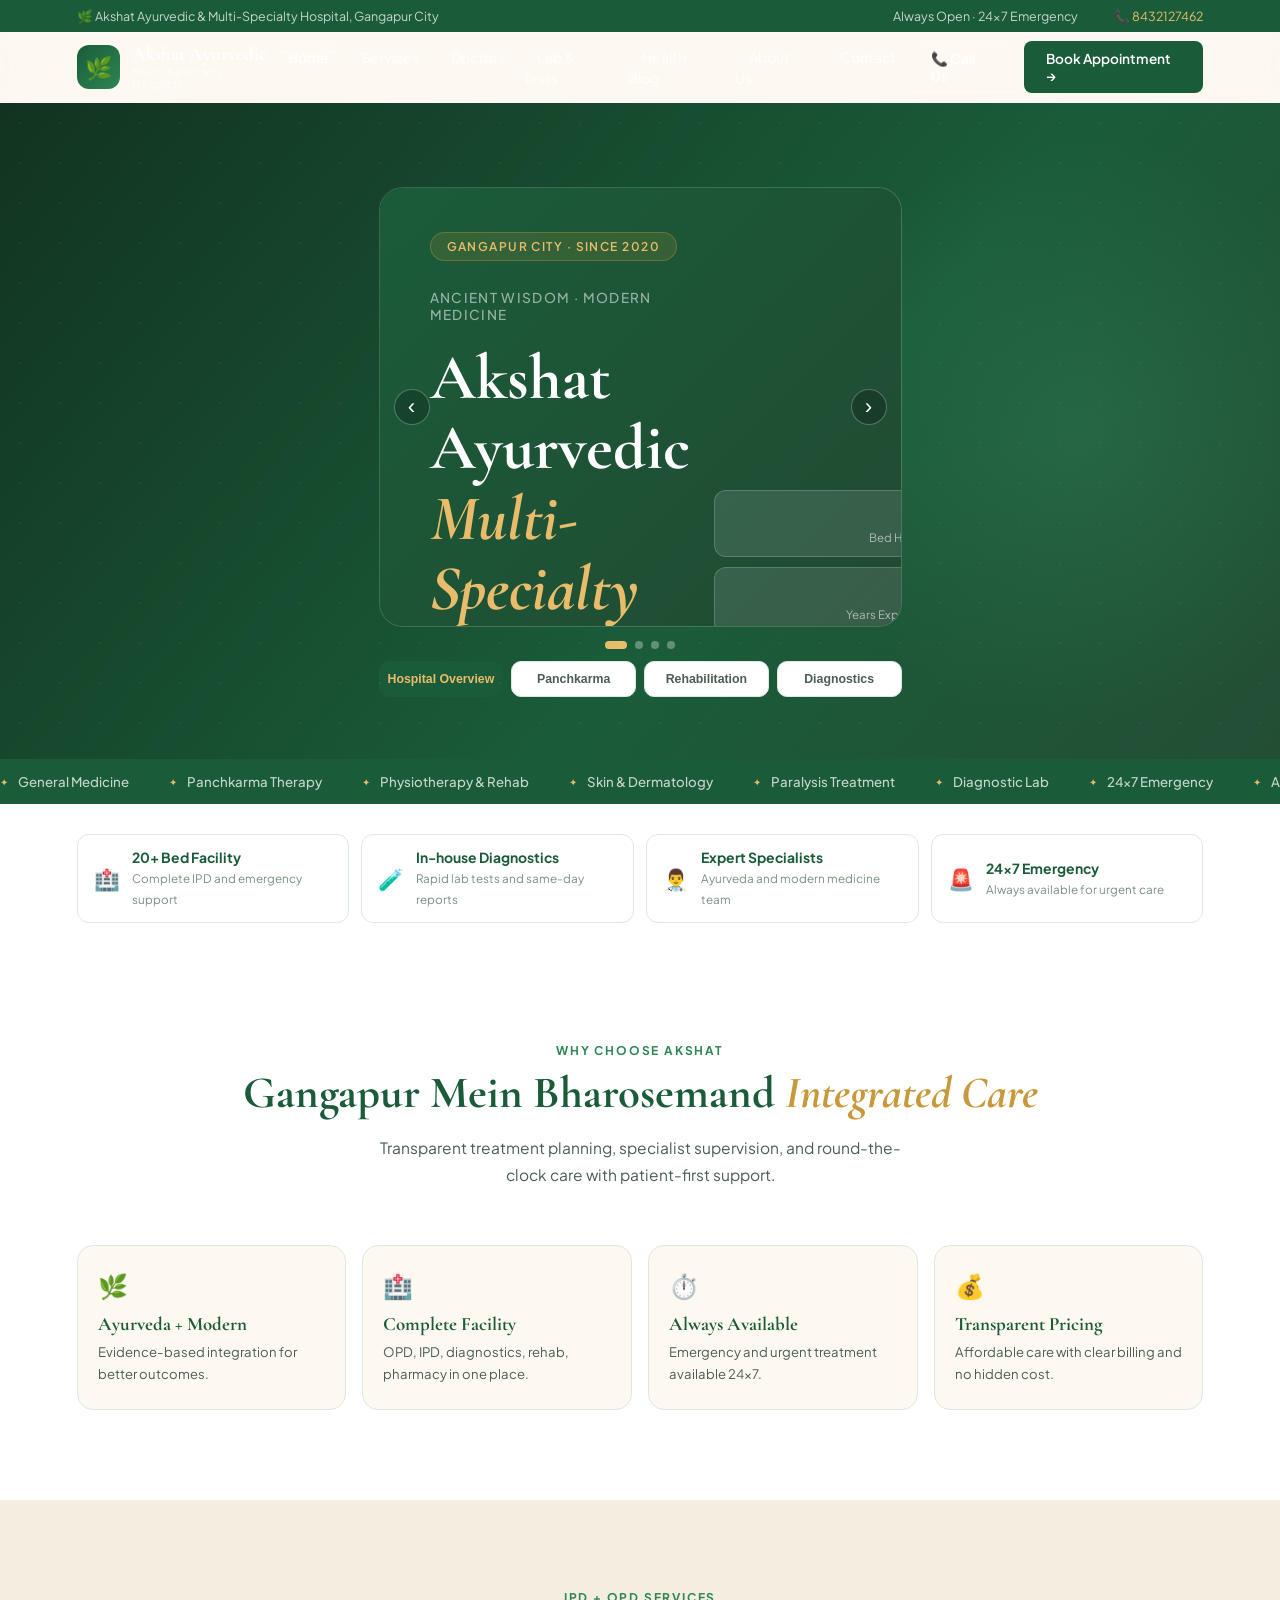
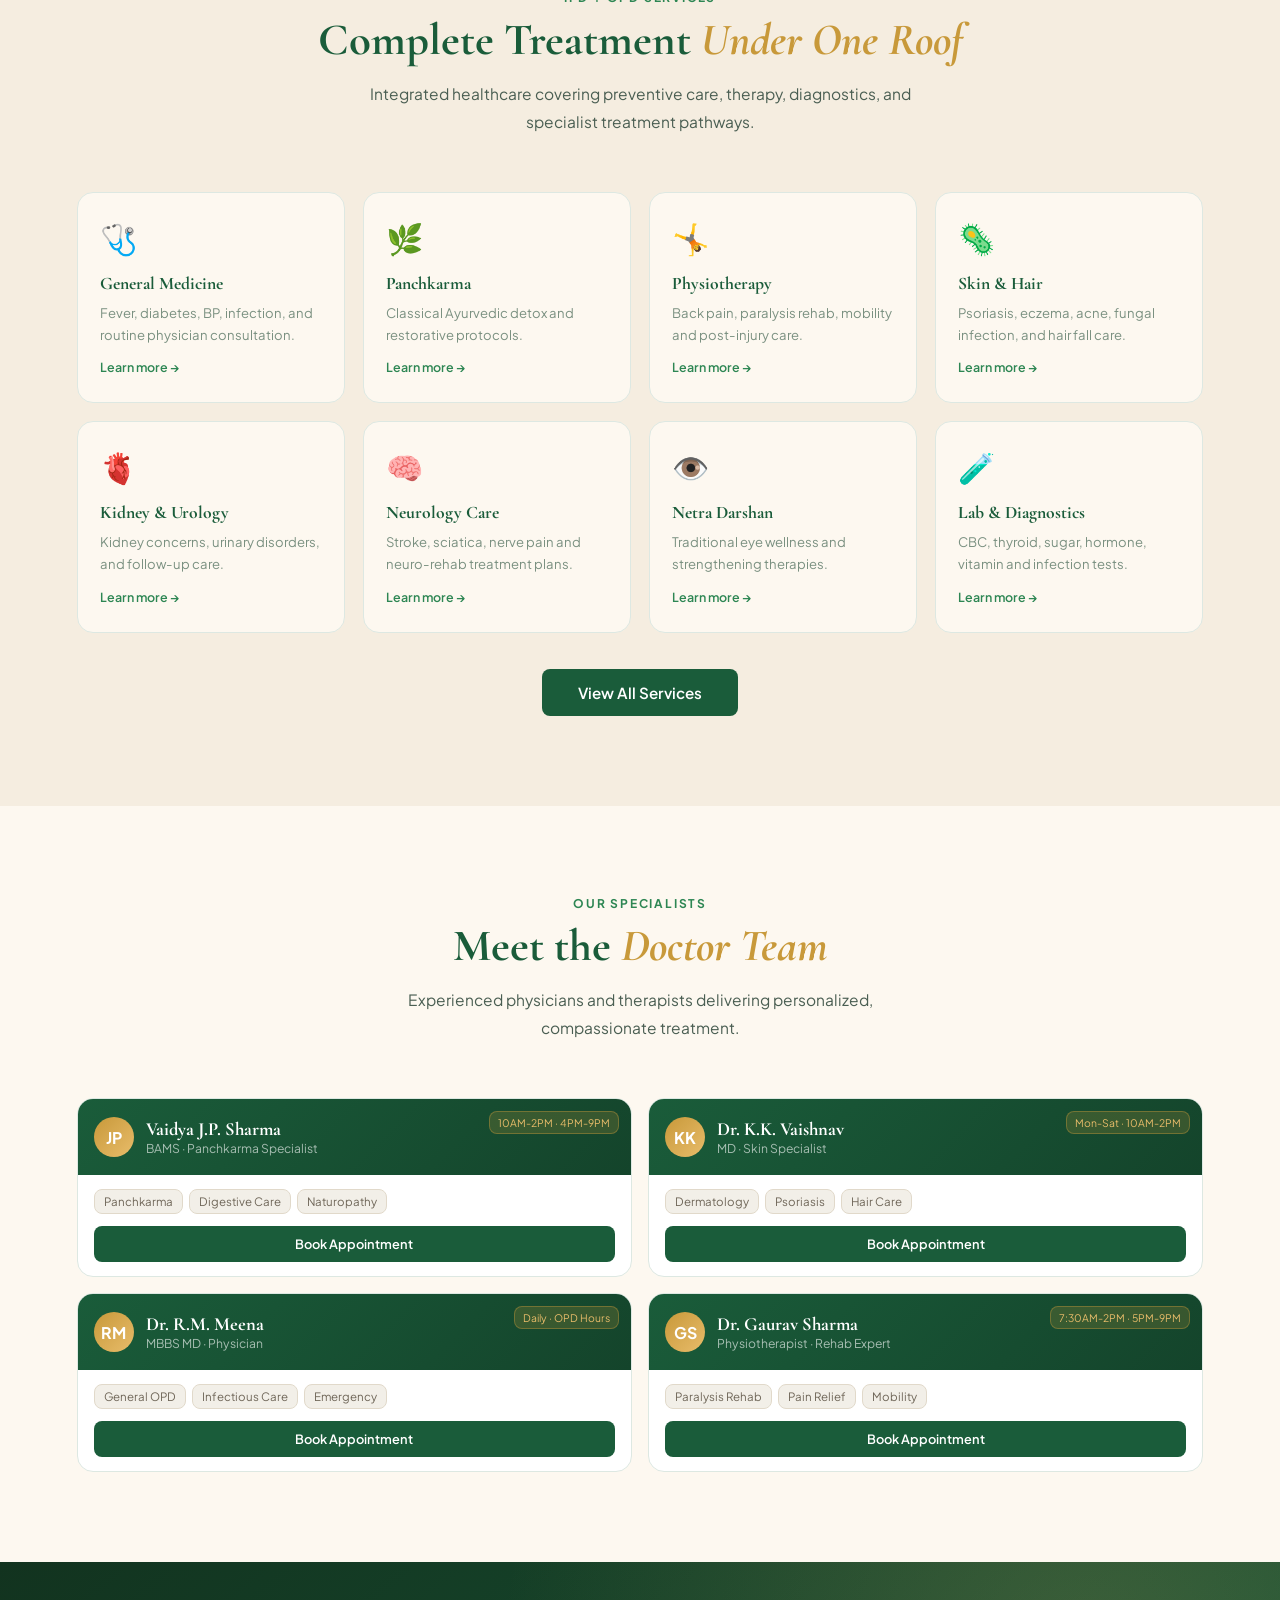
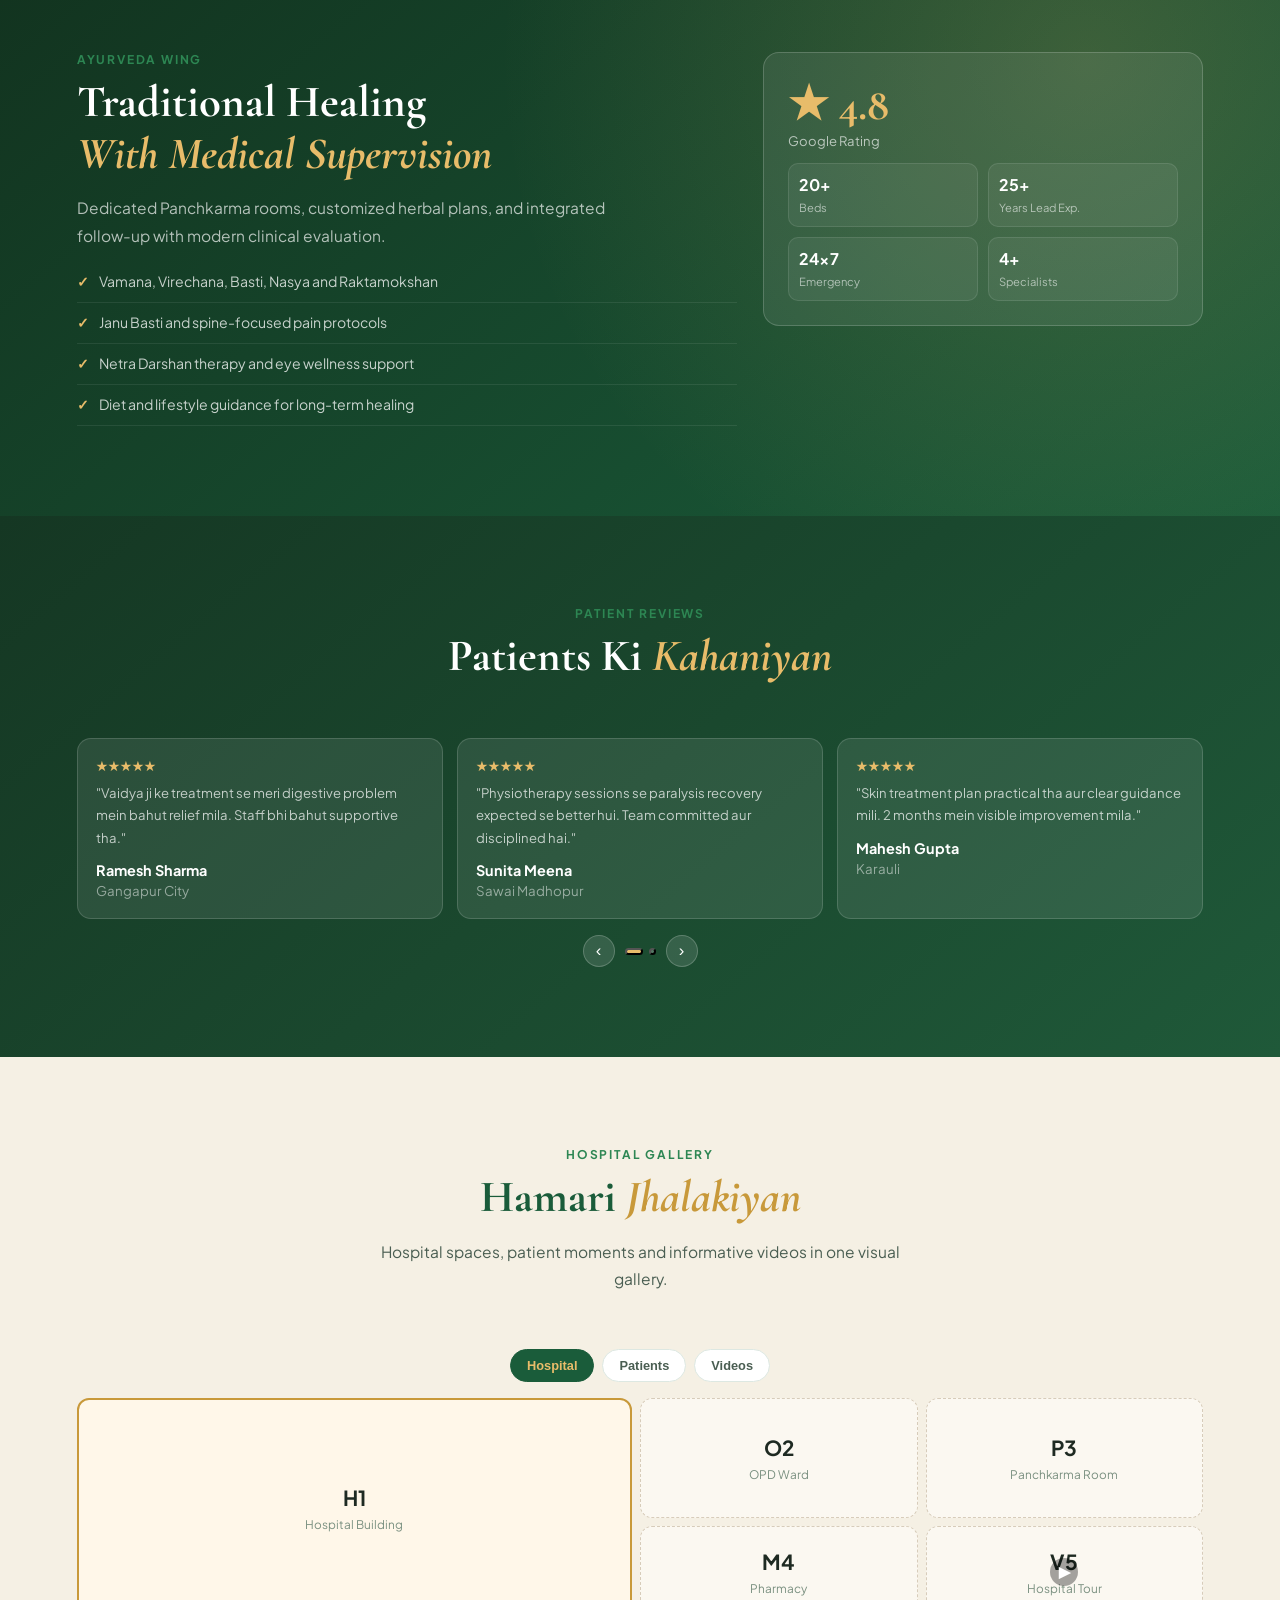
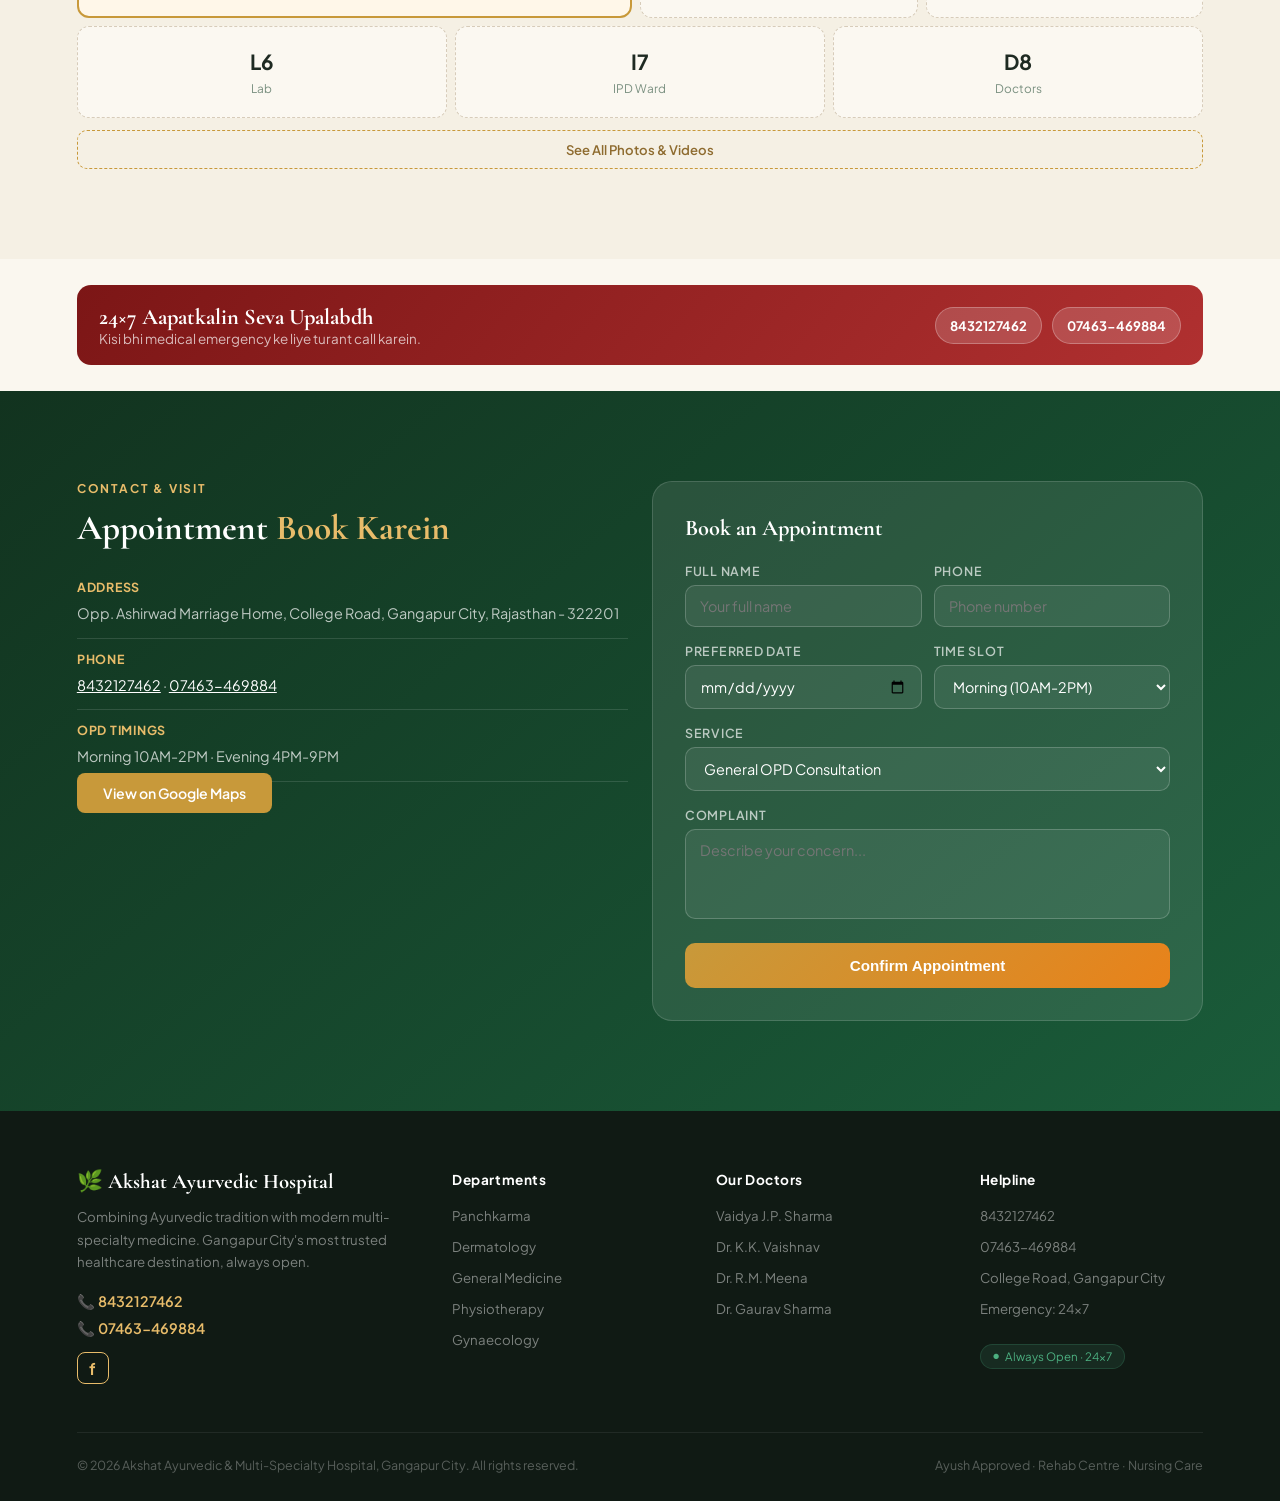
==== commit 6c5d254a: "Implement wireframe-based homepage redesign and interactions" ====
--- a/index.html
+++ b/index.html
@@ -74,51 +74,94 @@
 <!-- ════════════════════ HOME PAGE ════════════════════ -->
 <div class="page active" id="page-home">
 
-  <!-- HERO -->
-  <section class="hero" style="background: url('https://images.unsplash.com/photo-1519494026892-80bbd2d6fd0d?auto=format&fit=crop&w=1920&q=80') center/cover no-repeat;">
-    <div class="hero-bg-pattern" style="background: rgba(8, 30, 20, 0.85);"></div>
+  <!-- HERO CAROUSEL -->
+  <section class="hero hero-slider" id="homeHero">
+    <div class="hero-bg-pattern"></div>
     <div class="hero-glow"></div>
-    <div class="hero-inner">
-      <div>
-        <div class="hero-tag">Gangapur City's Trusted Healthcare</div>
-        <p class="hero-sub">Ancient Wisdom · Modern Medicine</p>
-        <h1>
-          Healing You With<br>
-          <span class="accent">Nature & Science</span>
-        </h1>
-        <p class="hero-desc">Akshat Ayurvedic & Multi-Specialty Hospital combines centuries of Ayurvedic tradition with cutting-edge modern medicine. Compassionate care for every patient, every day.</p>
-        <div class="hero-btns">
-          <a href="#" class="btn-hero-primary" onclick="showPage('contact')">Book Free Consultation</a>
-          <a href="#" class="btn-hero-outline" onclick="showPage('services')">Explore Services →</a>
-        </div>
-        <div class="hero-live">Always Open · 24×7 Emergency Available</div>
-        <div class="hero-stats">
-          <div class="h-stat"><span class="h-stat-n">20+</span><span class="h-stat-l">Beds</span></div>
-          <div class="h-stat"><span class="h-stat-n">25+</span><span class="h-stat-l">Yrs Expertise</span></div>
-          <div class="h-stat"><span class="h-stat-n">4+</span><span class="h-stat-l">Specialists</span></div>
-        </div>
-      </div>
-      <div class="hero-card">
-        <div class="hero-card-head">
-          <div class="doctor-thumb"><img src="https://images.unsplash.com/photo-1612349317150-e413f6a5b16d?auto=format&fit=crop&w=120&q=80" style="width:100%;height:100%;object-fit:cover;border-radius:inherit;" alt="Doctor"></div>
+    <div class="max hero-slider-wrap">
+      <div class="hero-slide-stage" id="heroStage">
+        <article class="hero-slide active">
           <div>
-            <div class="hc-name">Vaidya J.P. Sharma</div>
-            <div class="hc-deg">BAMS · Panchkarma Specialist · 25 Yrs</div>
-            <div class="hc-stars">★★★★★ Lead Physician</div>
-          </div>
-        </div>
-        <div class="quick-book">
-          <div class="qb-title">Quick Book a Service</div>
-          <div class="qb-service-grid">
-            <div class="qb-chip sel">General OPD</div>
-            <div class="qb-chip">Panchkarma</div>
-            <div class="qb-chip">Physiotherapy</div>
-            <div class="qb-chip">Skin & Hair</div>
-            <div class="qb-chip">Lab Tests</div>
-            <div class="qb-chip">Emergency</div>
-          </div>
-          <button class="qb-call" onclick="showPage('contact')">📞 Call to Book Appointment</button>
-        </div>
+            <div class="hero-tag">Gangapur City · Since 2020</div>
+            <p class="hero-sub">Ancient Wisdom · Modern Medicine</p>
+            <h1>Akshat Ayurvedic<br><span class="accent">Multi-Specialty Hospital</span></h1>
+            <p class="hero-desc">Ayurveda and modern clinical care under one roof for OPD, IPD, diagnostics, and emergency support.</p>
+            <div class="hero-btns">
+              <a href="#" class="btn-hero-primary" onclick="showPage('contact')">Book Appointment</a>
+              <a href="#" class="btn-hero-outline" onclick="showPage('services')">Explore Services</a>
+            </div>
+          </div>
+          <div class="hero-mini-cards">
+            <div class="hero-mini-card"><span>20+</span><small>Bed Hospital</small></div>
+            <div class="hero-mini-card"><span>25+</span><small>Years Experience</small></div>
+            <div class="hero-mini-card"><span>24×7</span><small>Emergency</small></div>
+          </div>
+        </article>
+        <article class="hero-slide">
+          <div>
+            <div class="hero-tag">Panchkarma Centre</div>
+            <p class="hero-sub">Detox · Rejuvenation · Therapy</p>
+            <h1>Authentic Panchkarma<br><span class="accent">With Clinical Safety</span></h1>
+            <p class="hero-desc">Classical therapies including Vamana, Virechana, Basti, Nasya, Janu Basti and Netra care managed by experts.</p>
+            <div class="hero-btns">
+              <a href="#" class="btn-hero-primary" onclick="showPage('services')">View Panchkarma</a>
+              <a href="tel:8432127462" class="btn-hero-outline">Call Now</a>
+            </div>
+          </div>
+          <div class="hero-mini-cards">
+            <div class="hero-mini-card"><span>14+</span><small>Therapies</small></div>
+            <div class="hero-mini-card"><span>5000+</span><small>Patients</small></div>
+            <div class="hero-mini-card"><span>4.8★</span><small>Rated Care</small></div>
+          </div>
+        </article>
+        <article class="hero-slide">
+          <div>
+            <div class="hero-tag">Advanced Rehabilitation</div>
+            <p class="hero-sub">Physiotherapy · Paralysis Care</p>
+            <h1>Move Better Again<br><span class="accent">With Rehab Specialists</span></h1>
+            <p class="hero-desc">Structured recovery programs for back pain, paralysis rehab, post-stroke care, and joint mobility.</p>
+            <div class="hero-btns">
+              <a href="#" class="btn-hero-primary" onclick="showPage('doctors')">Meet Doctors</a>
+              <a href="#" class="btn-hero-outline" onclick="showPage('contact')">Book Session</a>
+            </div>
+          </div>
+          <div class="hero-mini-cards">
+            <div class="hero-mini-card"><span>2</span><small>Daily Slots</small></div>
+            <div class="hero-mini-card"><span>7:30AM</span><small>Morning Start</small></div>
+            <div class="hero-mini-card"><span>9:00PM</span><small>Evening Close</small></div>
+          </div>
+        </article>
+        <article class="hero-slide">
+          <div>
+            <div class="hero-tag">Integrated Diagnostics</div>
+            <p class="hero-sub">In-House Lab · Quick Reports</p>
+            <h1>Faster Diagnosis<br><span class="accent">Better Treatment Planning</span></h1>
+            <p class="hero-desc">CBC, sugar, thyroid, hormone, vitamin and infection panels with same-day support for urgent cases.</p>
+            <div class="hero-btns">
+              <a href="#" class="btn-hero-primary" onclick="showPage('lab')">See Lab Tests</a>
+              <a href="#" class="btn-hero-outline" onclick="showPage('contact')">Request Callback</a>
+            </div>
+          </div>
+          <div class="hero-mini-cards">
+            <div class="hero-mini-card"><span>12+</span><small>Core Panels</small></div>
+            <div class="hero-mini-card"><span>Same Day</span><small>Reports</small></div>
+            <div class="hero-mini-card"><span>OPD/IPD</span><small>Integrated</small></div>
+          </div>
+        </article>
+        <button class="hero-nav hero-nav-left" type="button" onclick="heroChangeSlide(-1)" aria-label="Previous slide">‹</button>
+        <button class="hero-nav hero-nav-right" type="button" onclick="heroChangeSlide(1)" aria-label="Next slide">›</button>
+      </div>
+      <div class="hero-dots">
+        <button class="hero-dot active" type="button" onclick="heroGoToSlide(0)" aria-label="Hero slide 1"></button>
+        <button class="hero-dot" type="button" onclick="heroGoToSlide(1)" aria-label="Hero slide 2"></button>
+        <button class="hero-dot" type="button" onclick="heroGoToSlide(2)" aria-label="Hero slide 3"></button>
+        <button class="hero-dot" type="button" onclick="heroGoToSlide(3)" aria-label="Hero slide 4"></button>
+      </div>
+      <div class="hero-thumbs">
+        <button class="hero-thumb active" type="button" onclick="heroGoToSlide(0)">Hospital Overview</button>
+        <button class="hero-thumb" type="button" onclick="heroGoToSlide(1)">Panchkarma</button>
+        <button class="hero-thumb" type="button" onclick="heroGoToSlide(2)">Rehabilitation</button>
+        <button class="hero-thumb" type="button" onclick="heroGoToSlide(3)">Diagnostics</button>
       </div>
     </div>
   </section>
@@ -152,293 +195,243 @@
     </div>
   </div>
 
-  <!-- WHY US -->
+  <!-- QUICK INFO STRIP -->
+  <section class="quick-strip">
+    <div class="max">
+      <div class="quick-grid">
+        <div class="quick-item"><span>🏥</span><div><strong>20+ Bed Facility</strong><small>Complete IPD and emergency support</small></div></div>
+        <div class="quick-item"><span>🧪</span><div><strong>In-house Diagnostics</strong><small>Rapid lab tests and same-day reports</small></div></div>
+        <div class="quick-item"><span>👨‍⚕️</span><div><strong>Expert Specialists</strong><small>Ayurveda and modern medicine team</small></div></div>
+        <div class="quick-item"><span>🚨</span><div><strong>24×7 Emergency</strong><small>Always available for urgent care</small></div></div>
+      </div>
+    </div>
+  </section>
+
+  <!-- WHY CHOOSE US -->
   <section class="services-bg">
     <div class="max">
-      <div class="sec-head">
-        <div class="sec-label">Why Choose Us</div>
-        <div class="sec-title">Gangapur Mein Koi Fark Karta Hai?<br><span class="i">Haan — Akshat Hospital.</span></div>
-        <div class="sec-desc">We go beyond routine treatment to offer personalised, compassionate care rooted in both Ayurvedic wisdom and modern diagnostics.</div>
-      </div>
-      <div style="display:grid;grid-template-columns:repeat(auto-fill,minmax(240px,1fr));gap:20px">
-        <div style="background:var(--cream);border-radius:16px;padding:26px;border:1px solid var(--border)">
-          <div style="font-size:28px;margin-bottom:14px">🌿</div>
-          <div style="font-family:'Cormorant Garamond',serif;font-size:1.1rem;font-weight:700;color:var(--g1);margin-bottom:8px">Ayurveda First Philosophy</div>
-          <div style="font-size:.83rem;color:var(--light);line-height:1.65">Root-cause treatment using classical Ayurvedic methods before resorting to invasive procedures.</div>
-        </div>
-        <div style="background:var(--cream);border-radius:16px;padding:26px;border:1px solid var(--border)">
-          <div style="font-size:28px;margin-bottom:14px">🏥</div>
-          <div style="font-family:'Cormorant Garamond',serif;font-size:1.1rem;font-weight:700;color:var(--g1);margin-bottom:8px">Modern Infrastructure</div>
-          <div style="font-size:.83rem;color:var(--light);line-height:1.65">20+ bed hospital with full diagnostic lab, pharmacy, and rehabilitation centre under one roof.</div>
-        </div>
-        <div style="background:var(--cream);border-radius:16px;padding:26px;border:1px solid var(--border)">
-          <div style="font-size:28px;margin-bottom:14px">⏰</div>
-          <div style="font-family:'Cormorant Garamond',serif;font-size:1.1rem;font-weight:700;color:var(--g1);margin-bottom:8px">Always Available</div>
-          <div style="font-size:.83rem;color:var(--light);line-height:1.65">24×7 emergency services, 365 days a year. We are always here when you need us most.</div>
-        </div>
-        <div style="background:var(--cream);border-radius:16px;padding:26px;border:1px solid var(--border)">
-          <div style="font-size:28px;margin-bottom:14px">💰</div>
-          <div style="font-family:'Cormorant Garamond',serif;font-size:1.1rem;font-weight:700;color:var(--g1);margin-bottom:8px">Transparent Pricing</div>
-          <div style="font-size:.83rem;color:var(--light);line-height:1.65">Affordable treatment rates with no hidden charges. Quality care accessible to all.</div>
-        </div>
-        <div style="background:var(--cream);border-radius:16px;padding:26px;border:1px solid var(--border)">
-          <div style="font-size:28px;margin-bottom:14px">👨‍⚕️</div>
-          <div style="font-family:'Cormorant Garamond',serif;font-size:1.1rem;font-weight:700;color:var(--g1);margin-bottom:8px">Expert Specialists</div>
-          <div style="font-size:.83rem;color:var(--light);line-height:1.65">Qualified doctors with up to 25 years of experience across multiple specialities.</div>
-        </div>
-        <div style="background:var(--cream);border-radius:16px;padding:26px;border:1px solid var(--border)">
-          <div style="font-size:28px;margin-bottom:14px">🧪</div>
-          <div style="font-family:'Cormorant Garamond',serif;font-size:1.1rem;font-weight:700;color:var(--g1);margin-bottom:8px">In-house Lab</div>
-          <div style="font-size:.83rem;color:var(--light);line-height:1.65">CBC, Sugar, Thyroid, Hormones, Vitamin B12, D3 and more — results within hours.</div>
-        </div>
-      </div>
-    </div>
-  </section>
-
-  <!-- FEATURED SERVICES -->
+      <div class="sec-head center">
+        <div class="sec-label">Why Choose Akshat</div>
+        <div class="sec-title">Gangapur Mein Bharosemand <span class="i">Integrated Care</span></div>
+        <div class="sec-desc">Transparent treatment planning, specialist supervision, and round-the-clock care with patient-first support.</div>
+      </div>
+      <div class="why-grid">
+        <div class="why-card"><span>🌿</span><h3>Ayurveda + Modern</h3><p>Evidence-based integration for better outcomes.</p></div>
+        <div class="why-card"><span>🏥</span><h3>Complete Facility</h3><p>OPD, IPD, diagnostics, rehab, pharmacy in one place.</p></div>
+        <div class="why-card"><span>⏱️</span><h3>Always Available</h3><p>Emergency and urgent treatment available 24×7.</p></div>
+        <div class="why-card"><span>💰</span><h3>Transparent Pricing</h3><p>Affordable care with clear billing and no hidden cost.</p></div>
+      </div>
+    </div>
+  </section>
+
+  <!-- SERVICES -->
   <section style="background:var(--cream2)">
     <div class="max">
       <div class="sec-head center">
-        <div class="sec-label">14 Specialised Services</div>
-        <div class="sec-title">Complete Care <span class="i">Under One Roof</span></div>
-        <div class="sec-desc">From Ayurvedic therapies to modern diagnostics — every speciality you need in one trusted hospital.</div>
+        <div class="sec-label">IPD + OPD Services</div>
+        <div class="sec-title">Complete Treatment <span class="i">Under One Roof</span></div>
+        <div class="sec-desc">Integrated healthcare covering preventive care, therapy, diagnostics, and specialist treatment pathways.</div>
       </div>
       <div class="serv-grid">
-        <div class="serv-card"><div class="s-icon">🩺</div><div class="s-name">General Medicine</div><div class="s-desc">Dengue, malaria, typhoid, diabetes, B.P., heart conditions & seasonal illness.</div><a class="s-more" href="#" onclick="showPage('services')">Learn more →</a></div>
-        <div class="serv-card"><div class="s-icon">🧠</div><div class="s-name">Paralysis & Neurology</div><div class="s-desc">Stroke, polio, sciatica, limb numbness, migraine & nerve disorders.</div><a class="s-more" href="#" onclick="showPage('services')">Learn more →</a></div>
-        <div class="serv-card"><div class="s-icon">🌿</div><div class="s-name">Panchkarma Therapy</div><div class="s-desc">Classical Ayurvedic detox — Vamana, Virechana, Basti, Nasya & more.</div><a class="s-more" href="#" onclick="showPage('services')">Learn more →</a></div>
-        <div class="serv-card"><div class="s-icon">🦠</div><div class="s-name">Skin & Dermatology</div><div class="s-desc">Eczema, acne, psoriasis, vitiligo, hair fall & all skin conditions.</div><a class="s-more" href="#" onclick="showPage('services')">Learn more →</a></div>
-        <div class="serv-card"><div class="s-icon">🤸</div><div class="s-name">Physiotherapy</div><div class="s-desc">Back pain, joint pain, arthritis, paralysis rehab & sports injuries.</div><a class="s-more" href="#" onclick="showPage('services')">Learn more →</a></div>
-        <div class="serv-card"><div class="s-icon">👁️</div><div class="s-name">Netra Darshan Therapy</div><div class="s-desc">Traditional Ayurvedic eye care for vision & eye health.</div><a class="s-more" href="#" onclick="showPage('services')">Learn more →</a></div>
+        <div class="serv-card"><div class="s-icon">🩺</div><div class="s-name">General Medicine</div><div class="s-desc">Fever, diabetes, BP, infection, and routine physician consultation.</div><a class="s-more" href="#" onclick="showPage('services')">Learn more →</a></div>
+        <div class="serv-card"><div class="s-icon">🌿</div><div class="s-name">Panchkarma</div><div class="s-desc">Classical Ayurvedic detox and restorative protocols.</div><a class="s-more" href="#" onclick="showPage('services')">Learn more →</a></div>
+        <div class="serv-card"><div class="s-icon">🤸</div><div class="s-name">Physiotherapy</div><div class="s-desc">Back pain, paralysis rehab, mobility and post-injury care.</div><a class="s-more" href="#" onclick="showPage('services')">Learn more →</a></div>
+        <div class="serv-card"><div class="s-icon">🦠</div><div class="s-name">Skin & Hair</div><div class="s-desc">Psoriasis, eczema, acne, fungal infection, and hair fall care.</div><a class="s-more" href="#" onclick="showPage('services')">Learn more →</a></div>
+        <div class="serv-card"><div class="s-icon">🫀</div><div class="s-name">Kidney & Urology</div><div class="s-desc">Kidney concerns, urinary disorders, and follow-up care.</div><a class="s-more" href="#" onclick="showPage('services')">Learn more →</a></div>
+        <div class="serv-card"><div class="s-icon">🧠</div><div class="s-name">Neurology Care</div><div class="s-desc">Stroke, sciatica, nerve pain and neuro-rehab treatment plans.</div><a class="s-more" href="#" onclick="showPage('services')">Learn more →</a></div>
+        <div class="serv-card"><div class="s-icon">👁️</div><div class="s-name">Netra Darshan</div><div class="s-desc">Traditional eye wellness and strengthening therapies.</div><a class="s-more" href="#" onclick="showPage('services')">Learn more →</a></div>
+        <div class="serv-card"><div class="s-icon">🧪</div><div class="s-name">Lab & Diagnostics</div><div class="s-desc">CBC, thyroid, sugar, hormone, vitamin and infection tests.</div><a class="s-more" href="#" onclick="showPage('lab')">Learn more →</a></div>
       </div>
       <div style="text-align:center;margin-top:36px">
-        <a href="#" class="btn-fill" onclick="showPage('services')" style="display:inline-flex;padding:14px 36px;font-size:.95rem">View All 14 Services →</a>
-      </div>
-    </div>
-  </section>
-
-  <!-- LEAD DOCTOR -->
-  <section class="doctors-sec">
-    <div class="max">
-      <div class="dr-layout">
-        <div class="dr-img-wrap">
-          <div class="dr-photo"><img src="https://images.unsplash.com/photo-1622253692010-333f2da6031d?auto=format&fit=crop&w=800&q=80" style="width:100%;height:100%;object-fit:cover;" alt="Lead Doctor"></div>
-          <div class="dr-badge-exp"><span class="n">25</span><span class="l">Years of Experience</span></div>
-          <div class="dr-badge-rating"><div class="r">★ 4.9</div><div class="rl">Patient Rating</div></div>
-        </div>
-        <div class="dr-info">
-          <div class="title">Lead Physician & Founder</div>
-          <h2>Vaidya J.P. Sharma</h2>
-          <div class="deg">BAMS · Panchkarma Specialist · Naturopath</div>
-          <p>With 25 years of dedicated practice in Ayurvedic medicine, Vaidya J.P. Sharma has transformed thousands of lives through classical Panchkarma treatments and holistic naturopathy. His philosophy centres on treating the root cause — not just the symptom.</p>
-          <div class="dr-chips">
-            <span class="chip">BAMS Graduate</span>
-            <span class="chip">Panchkarma Expert</span>
-            <span class="chip">Naturopath</span>
-            <span class="chip">Digestive Specialist</span>
-            <span class="chip">Piles & Liver Expert</span>
-          </div>
-          <div class="dr-metrics">
-            <div class="dm-item"><div class="n">25+</div><div class="l">Years Practice</div></div>
-            <div class="dm-item"><div class="n">5000+</div><div class="l">Patients Treated</div></div>
-            <div class="dm-item"><div class="n">4.9★</div><div class="l">Avg. Rating</div></div>
-          </div>
-          <div style="display:flex;gap:12px;flex-wrap:wrap">
-            <a href="tel:8432127462" class="btn-fill">📞 Book with Him</a>
-            <a href="#" class="btn-ghost" onclick="showPage('doctors')">Meet All Doctors</a>
-          </div>
-        </div>
-      </div>
-    </div>
-  </section>
-
-  <!-- PATIENT REVIEWS CAROUSEL -->
-  <section class="reviews-sec">
-    <div class="max">
-      <div class="reviews-layout">
+        <a href="#" class="btn-fill" onclick="showPage('services')" style="display:inline-flex;padding:14px 36px;font-size:.95rem">View All Services</a>
+      </div>
+    </div>
+  </section>
+
+  <!-- DOCTORS -->
+  <section class="home-doctors">
+    <div class="max">
+      <div class="sec-head center">
+        <div class="sec-label">Our Specialists</div>
+        <div class="sec-title">Meet the <span class="i">Doctor Team</span></div>
+        <div class="sec-desc">Experienced physicians and therapists delivering personalized, compassionate treatment.</div>
+      </div>
+      <div class="home-doctor-grid">
+        <article class="home-doctor-card">
+          <div class="home-doctor-top">
+            <div class="home-doctor-avatar">JP</div>
+            <div>
+              <h3>Vaidya J.P. Sharma</h3>
+              <p>BAMS · Panchkarma Specialist</p>
+            </div>
+            <span class="home-doctor-timing">10AM-2PM · 4PM-9PM</span>
+          </div>
+          <div class="home-doctor-body">
+            <div class="home-doctor-tags"><span>Panchkarma</span><span>Digestive Care</span><span>Naturopathy</span></div>
+            <a href="tel:8432127462" class="btn-fill home-doctor-btn">Book Appointment</a>
+          </div>
+        </article>
+        <article class="home-doctor-card">
+          <div class="home-doctor-top">
+            <div class="home-doctor-avatar">KK</div>
+            <div>
+              <h3>Dr. K.K. Vaishnav</h3>
+              <p>MD · Skin Specialist</p>
+            </div>
+            <span class="home-doctor-timing">Mon-Sat · 10AM-2PM</span>
+          </div>
+          <div class="home-doctor-body">
+            <div class="home-doctor-tags"><span>Dermatology</span><span>Psoriasis</span><span>Hair Care</span></div>
+            <a href="tel:8432127462" class="btn-fill home-doctor-btn">Book Appointment</a>
+          </div>
+        </article>
+        <article class="home-doctor-card">
+          <div class="home-doctor-top">
+            <div class="home-doctor-avatar">RM</div>
+            <div>
+              <h3>Dr. R.M. Meena</h3>
+              <p>MBBS MD · Physician</p>
+            </div>
+            <span class="home-doctor-timing">Daily · OPD Hours</span>
+          </div>
+          <div class="home-doctor-body">
+            <div class="home-doctor-tags"><span>General OPD</span><span>Infectious Care</span><span>Emergency</span></div>
+            <a href="tel:8432127462" class="btn-fill home-doctor-btn">Book Appointment</a>
+          </div>
+        </article>
+        <article class="home-doctor-card">
+          <div class="home-doctor-top">
+            <div class="home-doctor-avatar">GS</div>
+            <div>
+              <h3>Dr. Gaurav Sharma</h3>
+              <p>Physiotherapist · Rehab Expert</p>
+            </div>
+            <span class="home-doctor-timing">7:30AM-2PM · 5PM-9PM</span>
+          </div>
+          <div class="home-doctor-body">
+            <div class="home-doctor-tags"><span>Paralysis Rehab</span><span>Pain Relief</span><span>Mobility</span></div>
+            <a href="tel:8432127462" class="btn-fill home-doctor-btn">Book Appointment</a>
+          </div>
+        </article>
+      </div>
+    </div>
+  </section>
+
+  <!-- AYURVEDA -->
+  <section class="home-ayurveda">
+    <div class="max ayurveda-layout">
+      <div>
+        <div class="sec-label">Ayurveda Wing</div>
+        <div class="sec-title" style="color:#fff">Traditional Healing<br><span class="i" style="color:var(--gold2)">With Medical Supervision</span></div>
+        <p class="sec-desc" style="color:rgba(255,255,255,.68)">Dedicated Panchkarma rooms, customized herbal plans, and integrated follow-up with modern clinical evaluation.</p>
+        <div class="ayurveda-list">
+          <div class="ayurveda-item"><span>✓</span>Vamana, Virechana, Basti, Nasya and Raktamokshan</div>
+          <div class="ayurveda-item"><span>✓</span>Janu Basti and spine-focused pain protocols</div>
+          <div class="ayurveda-item"><span>✓</span>Netra Darshan therapy and eye wellness support</div>
+          <div class="ayurveda-item"><span>✓</span>Diet and lifestyle guidance for long-term healing</div>
+        </div>
+      </div>
+      <div class="ayurveda-rating-card">
+        <div class="rating-main">★ 4.8</div>
+        <p>Google Rating</p>
+        <div class="rating-mini-grid">
+          <div><strong>20+</strong><small>Beds</small></div>
+          <div><strong>25+</strong><small>Years Lead Exp.</small></div>
+          <div><strong>24×7</strong><small>Emergency</small></div>
+          <div><strong>4+</strong><small>Specialists</small></div>
+        </div>
+      </div>
+    </div>
+  </section>
+
+  <!-- TESTIMONIALS -->
+  <section class="home-testimonials">
+    <div class="max">
+      <div class="sec-head center">
+        <div class="sec-label">Patient Reviews</div>
+        <div class="sec-title" style="color:#fff">Patients Ki <span class="i" style="color:var(--gold2)">Kahaniyan</span></div>
+      </div>
+      <div class="testi-window">
+        <div class="testi-track" id="testiTrack">
+          <article class="testi-card"><div class="testi-stars">★★★★★</div><p>"Vaidya ji ke treatment se meri digestive problem mein bahut relief mila. Staff bhi bahut supportive tha."</p><h4>Ramesh Sharma</h4><small>Gangapur City</small></article>
+          <article class="testi-card"><div class="testi-stars">★★★★★</div><p>"Physiotherapy sessions se paralysis recovery expected se better hui. Team committed aur disciplined hai."</p><h4>Sunita Meena</h4><small>Sawai Madhopur</small></article>
+          <article class="testi-card"><div class="testi-stars">★★★★★</div><p>"Skin treatment plan practical tha aur clear guidance mili. 2 months mein visible improvement mila."</p><h4>Mahesh Gupta</h4><small>Karauli</small></article>
+          <article class="testi-card"><div class="testi-stars">★★★★★</div><p>"Emergency mein raat ko immediate response mila. 24x7 service genuinely available hai."</p><h4>Dinesh Kumar</h4><small>Gangapur City</small></article>
+          <article class="testi-card"><div class="testi-stars">★★★★★</div><p>"Doctor consultation detailed tha. Affordable pricing aur fast lab reports kaafi helpful rahe."</p><h4>Priya Singh</h4><small>Hindaun</small></article>
+        </div>
+      </div>
+      <div class="testi-controls">
+        <button class="testi-btn" type="button" onclick="moveTestimonials(-1)" aria-label="Previous testimonials">‹</button>
+        <div class="testi-dots" id="testiDots"></div>
+        <button class="testi-btn" type="button" onclick="moveTestimonials(1)" aria-label="Next testimonials">›</button>
+      </div>
+    </div>
+  </section>
+
+  <!-- GALLERY -->
+  <section class="home-gallery">
+    <div class="max">
+      <div class="sec-head center">
+        <div class="sec-label">Hospital Gallery</div>
+        <div class="sec-title">Hamari <span class="i">Jhalakiyan</span></div>
+        <div class="sec-desc">Hospital spaces, patient moments and informative videos in one visual gallery.</div>
+      </div>
+      <div class="gallery-tabs">
+        <button class="gallery-tab active" type="button" onclick="switchGalleryTab(0)">Hospital</button>
+        <button class="gallery-tab" type="button" onclick="switchGalleryTab(1)">Patients</button>
+        <button class="gallery-tab" type="button" onclick="switchGalleryTab(2)">Videos</button>
+      </div>
+      <div class="gallery-collage" id="homeGalleryGrid"></div>
+      <div class="gallery-row2" id="homeGalleryRow2"></div>
+      <a class="gallery-more" href="#" onclick="showPage('contact')">See All Photos & Videos</a>
+    </div>
+  </section>
+
+  <!-- EMERGENCY -->
+  <section class="home-emergency">
+    <div class="max">
+      <div class="home-emergency-card">
         <div>
-          <div class="rev-big-num">128+</div>
-          <div class="sec-label">Patient Stories</div>
-          <div class="sec-title">Patients Can't Be<br>Wrong — <span class="i">See Their Stories</span></div>
-          <div class="rev-agg">
-            <div class="rev-agg-n">4.9</div>
-            <div class="rev-agg-stars">★★★★★</div>
-            <div class="rev-agg-l">Based on 128+ patient reviews</div>
-            <div class="rev-breakdown">
-              <div class="rb-row"><span class="rb-label">5</span><div class="rb-bar"><div class="rb-fill" style="width:88%"></div></div><span class="rb-count">112</span></div>
-              <div class="rb-row"><span class="rb-label">4</span><div class="rb-bar"><div class="rb-fill" style="width:9%"></div></div><span class="rb-count">12</span></div>
-              <div class="rb-row"><span class="rb-label">3</span><div class="rb-bar"><div class="rb-fill" style="width:3%"></div></div><span class="rb-count">4</span></div>
-            </div>
-          </div>
-        </div>
-        <div>
-          <div class="carousel-wrap">
-            <div class="carousel-track" id="revTrack">
-              <div class="rev-card">
-                <div class="rev-top">
-                  <div><div class="rev-name">Ramesh Sharma</div><div class="rev-date">March 2024</div></div>
-                  <div><div class="rev-stars">★★★★★</div><div class="rev-badge">Panchkarma</div></div>
-                </div>
-                <div class="rev-text">"I suffered from chronic digestive issues for 8 years. After just 21 days of Panchkarma treatment with Vaidya J.P. Sharma, my condition improved dramatically. Truly life-changing care."</div>
-              </div>
-              <div class="rev-card">
-                <div class="rev-top">
-                  <div><div class="rev-name">Sunita Devi</div><div class="rev-date">February 2024</div></div>
-                  <div><div class="rev-stars">★★★★★</div><div class="rev-badge">Physiotherapy</div></div>
-                </div>
-                <div class="rev-text">"Dr. Gaurav helped me recover from partial paralysis after stroke. His dedication and expert physiotherapy made me walk again. The entire staff is so caring and professional."</div>
-              </div>
-              <div class="rev-card">
-                <div class="rev-top">
-                  <div><div class="rev-name">Mahesh Gupta</div><div class="rev-date">January 2024</div></div>
-                  <div><div class="rev-stars">★★★★★</div><div class="rev-badge">General OPD</div></div>
-                </div>
-                <div class="rev-text">"Dr. R.M. Meena diagnosed my typhoid quickly and treated me so well. Very affordable rates and the lab results came same day. Best hospital in Gangapur City without doubt."</div>
-              </div>
-              <div class="rev-card">
-                <div class="rev-top">
-                  <div><div class="rev-name">Kavita Meena</div><div class="rev-date">December 2023</div></div>
-                  <div><div class="rev-stars">★★★★★</div><div class="rev-badge">Skin Care</div></div>
-                </div>
-                <div class="rev-text">"Dr. K.K. Vaishnav treated my psoriasis that other doctors couldn't resolve. After 2 months of treatment, my skin is clear. Very knowledgeable and kind doctor."</div>
-              </div>
-              <div class="rev-card">
-                <div class="rev-top">
-                  <div><div class="rev-name">Dinesh Kumar</div><div class="rev-date">November 2023</div></div>
-                  <div><div class="rev-stars">★★★★★</div><div class="rev-badge">Emergency</div></div>
-                </div>
-                <div class="rev-text">"Had a medical emergency at 2 AM. Akshat Hospital was fully equipped and the staff responded immediately. The 24×7 service is genuine — it literally saved my life."</div>
-              </div>
-              <div class="rev-card">
-                <div class="rev-top">
-                  <div><div class="rev-name">Priya Singh</div><div class="rev-date">October 2023</div></div>
-                  <div><div class="rev-stars">★★★★★</div><div class="rev-badge">Janu Basti</div></div>
-                </div>
-                <div class="rev-text">"My knee pain of 5 years completely gone after Janu Basti therapy! Vaidya ji is a master of Ayurvedic treatments. The hospital is clean, well managed, and affordable."</div>
-              </div>
-            </div>
-          </div>
-          <div class="carousel-controls">
-            <button class="car-btn" onclick="moveCarousel(-1)">←</button>
-            <button class="car-btn" onclick="moveCarousel(1)">→</button>
-            <div class="car-dots" id="carDots"></div>
-          </div>
-        </div>
-      </div>
-    </div>
-  </section>
-
-  <!-- TRANSFORMATIONS -->
-  <section class="transform-sec">
-    <div class="max">
-      <div class="sec-head center">
-        <div class="sec-label">Real Results</div>
-        <div class="sec-title">Patient <span class="i">Transformations</span></div>
-        <div class="sec-desc">Real patients, real results. See how our treatments have changed lives across different specialities.</div>
-      </div>
-      <div class="tf-grid">
-        <div class="tf-card"><div class="tf-img" style="background:linear-gradient(135deg,#2d8653,#1a5c3a)"><img src="https://images.unsplash.com/photo-1512428559087-560fa5ceab42?auto=format&fit=crop&w=600&q=80" alt="Panchkarma treatment" style="position:absolute;width:100%;height:100%;object-fit:cover;opacity:0.4;"><div class="tf-before-after"><span class="tf-ba-tag">Before</span><span class="tf-ba-tag">After</span></div></div><div class="tf-info"><div class="tf-type">Panchkarma — Digestive Disorder</div><div class="tf-period">21-Day Treatment</div></div></div>
-        <div class="tf-card"><div class="tf-img" style="background:linear-gradient(135deg,#1a5c3a,#4caf80)"><img src="https://images.unsplash.com/photo-1571019614242-c5c5dee9f50b?auto=format&fit=crop&w=600&q=80" alt="Paralysis rehabilitation" style="position:absolute;width:100%;height:100%;object-fit:cover;opacity:0.4;"><div class="tf-before-after"><span class="tf-ba-tag">Before</span><span class="tf-ba-tag">After</span></div></div><div class="tf-info"><div class="tf-type">Physiotherapy — Paralysis Rehab</div><div class="tf-period">45-Day Program</div></div></div>
-        <div class="tf-card"><div class="tf-img" style="background:linear-gradient(135deg,#4caf80,#2d8653)"><img src="https://images.unsplash.com/photo-1556228578-0d85b1a4d571?auto=format&fit=crop&w=600&q=80" alt="Psoriasis skin therapy" style="position:absolute;width:100%;height:100%;object-fit:cover;opacity:0.4;"><div class="tf-before-after"><span class="tf-ba-tag">Before</span><span class="tf-ba-tag">After</span></div></div><div class="tf-info"><div class="tf-type">Skin Therapy — Psoriasis</div><div class="tf-period">60-Day Treatment</div></div></div>
-        <div class="tf-card"><div class="tf-img" style="background:linear-gradient(135deg,#c8993a,#1a5c3a)"><img src="https://images.unsplash.com/photo-1544367567-0f2fcb009e0b?auto=format&fit=crop&w=600&q=80" alt="Janu Basti knee pain" style="position:absolute;width:100%;height:100%;object-fit:cover;opacity:0.4;"><div class="tf-before-after"><span class="tf-ba-tag">Before</span><span class="tf-ba-tag">After</span></div></div><div class="tf-info"><div class="tf-type">Janu Basti — Knee Pain</div><div class="tf-period">14-Day Course</div></div></div>
-      </div>
-    </div>
-  </section>
-
-  <!-- FREE CONSULTATION FORM -->
-  <section class="consult-sec">
-    <div class="max">
-      <div class="consult-layout">
-        <div>
-          <div class="consult-label">Limited Slots Available</div>
-          <div class="consult-title">Get Your <span class="i">Free</span><br>Consultation Today</div>
-          <ul class="consult-points">
-            <li>Expert evaluation by qualified specialists</li>
-            <li>Personalised Ayurvedic & medical treatment plan</li>
-            <li>Affordable, transparent pricing — no hidden costs</li>
-            <li>24×7 emergency services, always available</li>
-            <li>In-house lab for same-day diagnostic results</li>
-            <li>Both OPD & IPD services under one roof</li>
-          </ul>
-        </div>
-        <div class="form-card">
-          <div class="form-title">Book Your Visit</div>
-          <form action="https://formspree.io/f/xgveqyrg" method="POST">
-          <div class="form-row"><label for="h-name">Full Name</label><input id="h-name" type="text" name="name" placeholder="Your full name" required></div>
+          <h3>24×7 Aapatkalin Seva Upalabdh</h3>
+          <p>Kisi bhi medical emergency ke liye turant call karein.</p>
+        </div>
+        <div class="home-emergency-nums">
+          <a href="tel:8432127462">8432127462</a>
+          <a href="tel:07463469884">07463-469884</a>
+        </div>
+      </div>
+    </div>
+  </section>
+
+  <!-- CONTACT + APPOINTMENT -->
+  <section class="home-contact">
+    <div class="max home-contact-grid">
+      <div class="home-contact-info">
+        <div class="sec-label" style="color:var(--gold2)">Contact & Visit</div>
+        <h2>Appointment <span class="i" style="color:var(--gold2)">Book Karein</span></h2>
+        <div class="home-contact-item"><strong>Address</strong><p>Opp. Ashirwad Marriage Home, College Road, Gangapur City, Rajasthan - 322201</p></div>
+        <div class="home-contact-item"><strong>Phone</strong><p><a href="tel:8432127462">8432127462</a> · <a href="tel:07463469884">07463-469884</a></p></div>
+        <div class="home-contact-item"><strong>OPD Timings</strong><p>Morning 10AM-2PM · Evening 4PM-9PM</p></div>
+        <a class="map-link" href="https://maps.google.com?q=Ashirwad+Marriage+Home+Gangapur+City" target="_blank">View on Google Maps</a>
+      </div>
+      <div class="form-card home-form-card">
+        <div class="form-title">Book an Appointment</div>
+        <form action="https://formspree.io/f/xgveqyrg" method="POST">
           <div class="form-grid-2">
-            <div class="form-row"><label for="h-phone">Phone</label><input id="h-phone" type="tel" name="phone" placeholder="Your number" required></div>
-            <div class="form-row"><label for="h-age">Age</label><input id="h-age" type="number" name="age" placeholder="Age" required></div>
-          </div>
-          <div class="form-row"><label for="h-service">Service Needed</label><select id="h-service" name="service">
-              <option>General OPD Consultation</option>
-              <option>Panchkarma Therapy</option>
-              <option>Physiotherapy</option>
-              <option>Skin & Dermatology</option>
-              <option>Lab Tests</option>
-              <option>Paralysis Treatment</option>
-              <option>Netra Darshan Therapy</option>
-              <option>Janu Basti Therapy</option>
-              <option>Emergency</option>
-            </select>
-          </div>
-          <div class="form-row"><label for="h-msg">Message (Optional)</label><textarea id="h-msg" name="message" placeholder="Describe your concern..."></textarea></div>
-          <button type="submit" class="submit-btn">📅 Book My Appointment</button>
-          </form>
-          <div class="form-note">Or call directly: <strong>8432127462</strong> · <strong>07463-469884</strong></div>
-        </div>
-      </div>
-    </div>
-  </section>
-
-  <!-- BLOG PREVIEW -->
-  <section class="blog-sec">
-    <div class="max">
-      <div class="sec-head">
-        <div class="sec-label">Health Education</div>
-        <div class="sec-title">Advice From <span class="i">Our Doctors</span></div>
-        <div class="sec-desc">Evidence-backed health tips and Ayurvedic wisdom from our specialist team to help you live better.</div>
-      </div>
-      <div class="blog-grid">
-        <div class="blog-card">
-          <div class="blog-img" style="background:linear-gradient(135deg,var(--g2),var(--g1))">🌿<span class="blog-cat">Ayurveda</span></div>
-          <div class="blog-body">
-            <div class="blog-meta"><span>Vaidya J.P. Sharma</span><span>5 min read</span></div>
-            <div class="blog-h">5 Daily Habits for Healthy Digestion According to Ayurveda</div>
-            <div class="blog-excerpt">Ancient Ayurvedic wisdom offers timeless advice for digestive health. These simple daily practices can transform your gut health naturally...</div>
-            <a class="blog-read" href="#" onclick="showBlogDetail('ayurveda-digestion')">Read Article →</a>
-          </div>
-        </div>
-        <div class="blog-card">
-          <div class="blog-img" style="background:linear-gradient(135deg,#4caf80,var(--g1))">🤸<span class="blog-cat">Physiotherapy</span></div>
-          <div class="blog-body">
-            <div class="blog-meta"><span>Dr. Gaurav Sharma</span><span>4 min read</span></div>
-            <div class="blog-h">Don't Ignore Back Pain: When to See a Physiotherapist</div>
-            <div class="blog-excerpt">Back pain affects 80% of adults at some point. Knowing when to seek physiotherapy can prevent chronic disability and speed recovery...</div>
-            <a class="blog-read" href="#" onclick="showBlogDetail('back-pain')">Read Article →</a>
-          </div>
-        </div>
-        <div class="blog-card">
-          <div class="blog-img" style="background:linear-gradient(135deg,var(--gold),var(--g1))">☀️<span class="blog-cat">Skin Health</span></div>
-          <div class="blog-body">
-            <div class="blog-meta"><span>Dr. K.K. Vaishnav</span><span>6 min read</span></div>
-            <div class="blog-h">Understanding Psoriasis: Causes, Triggers, and Effective Treatments</div>
-            <div class="blog-excerpt">Psoriasis is often misunderstood. Modern dermatology combined with Ayurvedic approaches can provide significant relief for sufferers...</div>
-            <a class="blog-read" href="#" onclick="showBlogDetail('psoriasis')">Read Article →</a>
-          </div>
-        </div>
-      </div>
-      <div style="text-align:center;margin-top:36px">
-        <a href="#" class="btn-fill" onclick="showPage('blog')" style="display:inline-flex;padding:14px 36px;font-size:.95rem">View All Articles →</a>
-      </div>
-    </div>
-  </section>
-
-  <!-- EMERGENCY STRIP -->
-  <div class="emergency">
-    <p>🚨 Medical Emergency? We're Always Available — 24 × 7</p>
-    <a href="tel:8432127462">Call: 8432127462</a>
-    <a href="tel:07463469884">07463-469884</a>
-  </div>
+            <div class="form-row"><label for="home-name">Full Name</label><input id="home-name" type="text" name="name" placeholder="Your full name" required></div>
+            <div class="form-row"><label for="home-phone">Phone</label><input id="home-phone" type="tel" name="phone" placeholder="Phone number" required></div>
+          </div>
+          <div class="form-grid-2">
+            <div class="form-row"><label for="home-date">Preferred Date</label><input id="home-date" type="date" name="date" required></div>
+            <div class="form-row"><label for="home-slot">Time Slot</label><select id="home-slot" name="slot"><option>Morning (10AM-2PM)</option><option>Evening (4PM-9PM)</option></select></div>
+          </div>
+          <div class="form-row"><label for="home-service">Service</label><select id="home-service" name="service"><option>General OPD Consultation</option><option>Panchkarma Therapy</option><option>Physiotherapy</option><option>Skin & Dermatology</option><option>Lab Tests</option><option>Emergency</option></select></div>
+          <div class="form-row"><label for="home-msg">Complaint</label><textarea id="home-msg" name="message" placeholder="Describe your concern..."></textarea></div>
+          <button type="submit" class="submit-btn">Confirm Appointment</button>
+        </form>
+      </div>
+    </div>
+  </section>
 
 </div><!-- end home page -->
 
@@ -753,41 +746,43 @@
           <a href="tel:8432127462" class="footer-phone">📞 8432127462</a>
           <a href="tel:07463469884" class="footer-phone">📞 07463-469884</a>
         </div>
+        <div class="footer-socials">
+          <a class="footer-social" href="https://www.facebook.com" target="_blank" rel="noopener noreferrer" aria-label="Facebook">f</a>
+        </div>
       </div>
       <div class="footer-col">
-        <h4>Our Services</h4>
+        <h4>Departments</h4>
         <ul>
+          <li><a href="#" role="button" onkeydown="this.click()" onclick="showPage('services')">Panchkarma</a></li>
+          <li><a href="#" role="button" onkeydown="this.click()" onclick="showPage('services')">Dermatology</a></li>
           <li><a href="#" role="button" onkeydown="this.click()" onclick="showPage('services')">General Medicine</a></li>
-          <li><a href="#" role="button" onkeydown="this.click()" onclick="showPage('services')">Panchkarma Therapy</a></li>
           <li><a href="#" role="button" onkeydown="this.click()" onclick="showPage('services')">Physiotherapy</a></li>
-          <li><a href="#" role="button" onkeydown="this.click()" onclick="showPage('services')">Skin & Dermatology</a></li>
-          <li><a href="#" role="button" onkeydown="this.click()" onclick="showPage('services')">Paralysis Treatment</a></li>
-          <li><a href="#" role="button" onkeydown="this.click()" onclick="showPage('lab')">Lab & Diagnostics</a></li>
+          <li><a href="#" role="button" onkeydown="this.click()" onclick="showPage('services')">Gynaecology</a></li>
         </ul>
       </div>
       <div class="footer-col">
-        <h4>Quick Links</h4>
+        <h4>Our Doctors</h4>
         <ul>
-          <li><a href="#" role="button" onkeydown="this.click()" onclick="showPage('home')">Home</a></li>
-          <li><a href="#" role="button" onkeydown="this.click()" onclick="showPage('doctors')">Our Doctors</a></li>
-          <li><a href="#" role="button" onkeydown="this.click()" onclick="showPage('blog')">Health Blog</a></li>
-          <li><a href="#" role="button" onkeydown="this.click()" onclick="showPage('about')">About Us</a></li>
-          <li><a href="#" role="button" onkeydown="this.click()" onclick="showPage('contact')">Contact & Map</a></li>
+          <li><a href="#" role="button" onkeydown="this.click()" onclick="showPage('doctors')">Vaidya J.P. Sharma</a></li>
+          <li><a href="#" role="button" onkeydown="this.click()" onclick="showPage('doctors')">Dr. K.K. Vaishnav</a></li>
+          <li><a href="#" role="button" onkeydown="this.click()" onclick="showPage('doctors')">Dr. R.M. Meena</a></li>
+          <li><a href="#" role="button" onkeydown="this.click()" onclick="showPage('doctors')">Dr. Gaurav Sharma</a></li>
         </ul>
       </div>
       <div class="footer-col">
-        <h4>Visit Us</h4>
+        <h4>Helpline</h4>
         <ul>
-          <li><a href="#">Opp. Ashirwad Marriage Home</a></li>
-          <li><a href="#">College Road</a></li>
-          <li><a href="#">Gangapur City, Raj. 322201</a></li>
+          <li><a href="tel:8432127462">8432127462</a></li>
+          <li><a href="tel:07463469884">07463-469884</a></li>
+          <li><a href="#">College Road, Gangapur City</a></li>
+          <li><a href="#">Emergency: 24×7</a></li>
         </ul>
         <div class="footer-badge" style="margin-top:16px">Always Open · 24×7</div>
       </div>
     </div>
     <div class="footer-bottom">
-      <p>© 2025 Akshat Ayurvedic & Multi-Specialty Hospital, Gangapur City. All rights reserved.</p>
-      <p>Designed with care for our patients.</p>
+      <p>© 2026 Akshat Ayurvedic & Multi-Specialty Hospital, Gangapur City. All rights reserved.</p>
+      <p>Ayush Approved · Rehab Centre · Nursing Care</p>
     </div>
   </div>
 </footer>
--- a/assets/css/style.css
+++ b/assets/css/style.css
@@ -25,7 +25,15 @@
 .topbar-right{display:flex;gap:20px;align-items:center}
 
 /* ─── NAV ─── */
-nav{position:sticky;top:0;z-index:200;background:rgba(253,248,240,.97);backdrop-filter:blur(16px);border-bottom:1px solid var(--border);padding:0 6%}
+nav{position:sticky;top:0;z-index:200;background:rgba(253,248,240,.08);backdrop-filter:blur(16px);border-bottom:1px solid transparent;padding:0 6%;transition:background .25s,border-color .25s}
+nav.nav-scrolled{background:rgba(253,248,240,.97);border-bottom-color:var(--border)}
+nav:not(.nav-scrolled) .logo-text{color:#fff}
+nav:not(.nav-scrolled) .logo-text small{color:rgba(255,255,255,.65)}
+nav:not(.nav-scrolled) .nav-links a{color:rgba(255,255,255,.78)}
+nav:not(.nav-scrolled) .nav-links a:hover,nav:not(.nav-scrolled) .nav-links a.active{color:#fff;background:rgba(255,255,255,.12)}
+nav:not(.nav-scrolled) .btn-ghost{border-color:rgba(255,255,255,.35);color:#fff}
+nav:not(.nav-scrolled) .btn-ghost:hover{background:rgba(255,255,255,.12)}
+nav:not(.nav-scrolled) .hamburger span{background:#fff}
 .nav-inner{display:flex;align-items:center;justify-content:space-between;height:70px}
 .logo{display:flex;align-items:center;gap:12px;text-decoration:none}
 .logo-mark{width:44px;height:44px;background:linear-gradient(135deg,var(--g1),var(--g2));border-radius:12px;display:flex;align-items:center;justify-content:center;font-size:22px}
@@ -318,6 +326,119 @@
 .emergency a:hover{background:#fff;color:#b03030}
 
 /* ─── MOBILE NAV ─── */
+.hero.hero-slider{min-height:auto;padding:84px 6% 62px;background:linear-gradient(130deg,#12331f 0%,#1a5c3a 60%,#234e35 100%)}
+.hero-slider-wrap{max-width:1260px;margin:0 auto}
+.hero-slide-stage{position:relative;min-height:440px;border-radius:24px;overflow:hidden;border:1px solid rgba(255,255,255,.16);background:rgba(255,255,255,.02)}
+.hero-slide{position:absolute;inset:0;display:grid;grid-template-columns:1fr 240px;gap:24px;align-items:center;padding:44px 50px;opacity:0;pointer-events:none;transition:opacity .6s ease}
+.hero-slide:nth-child(1){background:linear-gradient(135deg,#1a5c3a,#214a32)}
+.hero-slide:nth-child(2){background:linear-gradient(135deg,#253e24,#3a5927)}
+.hero-slide:nth-child(3){background:linear-gradient(135deg,#1d4041,#1a5f50)}
+.hero-slide:nth-child(4){background:linear-gradient(135deg,#3b2f1e,#5b3e20)}
+.hero-slide.active{opacity:1;pointer-events:auto}
+.hero-mini-cards{display:flex;flex-direction:column;gap:10px}
+.hero-mini-card{background:rgba(255,255,255,.11);border:1px solid rgba(255,255,255,.18);border-radius:12px;padding:10px 12px;text-align:right}
+.hero-mini-card span{display:block;font-family:'Cormorant Garamond',serif;font-size:1.5rem;color:var(--gold2);font-weight:700;line-height:1}
+.hero-mini-card small{color:rgba(255,255,255,.58);font-size:.72rem}
+.hero-nav{position:absolute;top:50%;transform:translateY(-50%);width:36px;height:36px;border-radius:50%;border:1px solid rgba(255,255,255,.28);background:rgba(0,0,0,.22);color:#fff;font-size:1.4rem;cursor:pointer;display:flex;align-items:center;justify-content:center;transition:all .2s}
+.hero-nav:hover{background:rgba(200,153,58,.35);border-color:rgba(200,153,58,.45)}
+.hero-nav-left{left:14px}
+.hero-nav-right{right:14px}
+.hero-dots{display:flex;justify-content:center;gap:8px;margin-top:14px}
+.hero-dot{width:8px;height:8px;border:none;border-radius:4px;background:rgba(255,255,255,.32);cursor:pointer;transition:all .25s}
+.hero-dot.active{width:22px;background:var(--gold2)}
+.hero-thumbs{display:grid;grid-template-columns:repeat(4,1fr);gap:8px;margin-top:12px}
+.hero-thumb{border:1px solid var(--border);background:#fff;color:var(--mid);border-radius:10px;padding:10px 8px;font-size:.77rem;font-weight:600;cursor:pointer;transition:all .2s}
+.hero-thumb.active{background:var(--g1);border-color:var(--g1);color:var(--gold2)}
+.quick-strip{padding:30px 6%;background:var(--white)}
+.quick-grid{display:grid;grid-template-columns:repeat(4,1fr);gap:12px}
+.quick-item{display:flex;align-items:center;gap:12px;border:1px solid var(--border);background:var(--white);border-radius:12px;padding:14px 16px;transition:all .2s}
+.quick-item:hover{background:var(--cream);border-color:#d3c39f}
+.quick-item span{font-size:1.3rem}
+.quick-item strong{display:block;color:var(--g1);font-size:.87rem}
+.quick-item small{color:var(--light);font-size:.73rem}
+.why-grid{display:grid;grid-template-columns:repeat(auto-fill,minmax(230px,1fr));gap:16px}
+.why-card{background:var(--cream);border:1px solid var(--border);border-radius:16px;padding:24px 20px;text-align:left;transition:all .2s}
+.why-card:hover{transform:translateY(-3px);box-shadow:0 10px 28px rgba(16,26,20,.08)}
+.why-card span{font-size:1.5rem;display:inline-flex;margin-bottom:12px}
+.why-card h3{font-family:'Cormorant Garamond',serif;color:var(--g1);font-size:1.18rem;margin-bottom:6px}
+.why-card p{font-size:.82rem;color:var(--mid);line-height:1.65}
+.home-doctors{background:var(--cream)}
+.home-doctor-grid{display:grid;grid-template-columns:repeat(2,1fr);gap:16px}
+.home-doctor-card{border:1px solid var(--border);border-radius:16px;overflow:hidden;background:#fff;transition:all .2s}
+.home-doctor-card:hover{transform:translateY(-4px);box-shadow:0 14px 36px rgba(16,26,20,.08)}
+.home-doctor-top{background:linear-gradient(135deg,#1a5c3a,#14442b);padding:18px 16px;position:relative;display:grid;grid-template-columns:40px 1fr;gap:12px;align-items:center}
+.home-doctor-avatar{width:40px;height:40px;border-radius:50%;background:linear-gradient(135deg,var(--gold),var(--gold2));color:#fff;font-weight:700;display:flex;align-items:center;justify-content:center}
+.home-doctor-top h3{font-family:'Cormorant Garamond',serif;color:#fff;font-size:1.16rem}
+.home-doctor-top p{color:rgba(255,255,255,.62);font-size:.76rem}
+.home-doctor-timing{position:absolute;right:12px;top:12px;background:rgba(200,153,58,.2);border:1px solid rgba(200,153,58,.4);color:var(--gold2);font-size:.65rem;padding:4px 8px;border-radius:8px}
+.home-doctor-body{padding:14px 16px}
+.home-doctor-tags{display:flex;flex-wrap:wrap;gap:6px;margin-bottom:12px}
+.home-doctor-tags span{background:#f2efe8;border:1px solid #e1d9ca;color:#6f6658;padding:4px 9px;border-radius:8px;font-size:.72rem}
+.home-doctor-btn{justify-content:center;width:100%;padding:10px 14px;font-size:.8rem}
+.home-ayurveda{background:linear-gradient(140deg,#12331f,#1a5c3a);position:relative;overflow:hidden}
+.home-ayurveda::before{content:'';position:absolute;inset:0;background:radial-gradient(circle at 85% 18%,rgba(232,188,106,.18),transparent 50%);pointer-events:none}
+.ayurveda-layout{display:grid;grid-template-columns:1.2fr .8fr;gap:26px;align-items:start;position:relative;z-index:1}
+.ayurveda-list{margin-top:20px;display:grid;gap:8px}
+.ayurveda-item{display:flex;gap:10px;align-items:flex-start;color:rgba(255,255,255,.76);font-size:.88rem;line-height:1.7;border-bottom:1px solid rgba(255,255,255,.08);padding-bottom:8px}
+.ayurveda-item span{color:var(--gold2);font-weight:700}
+.ayurveda-rating-card{background:rgba(255,255,255,.08);border:1px solid rgba(255,255,255,.18);border-radius:16px;padding:24px}
+.rating-main{font-family:'Cormorant Garamond',serif;font-size:2.8rem;font-weight:700;color:var(--gold2)}
+.ayurveda-rating-card p{color:rgba(255,255,255,.65);font-size:.82rem}
+.rating-mini-grid{display:grid;grid-template-columns:1fr 1fr;gap:10px;margin-top:14px}
+.rating-mini-grid div{background:rgba(255,255,255,.06);border:1px solid rgba(255,255,255,.1);border-radius:10px;padding:10px}
+.rating-mini-grid strong{display:block;color:#fff}
+.rating-mini-grid small{color:rgba(255,255,255,.58);font-size:.7rem}
+.home-gallery{background:#f5f0e4}
+.gallery-tabs{display:flex;justify-content:center;gap:8px;margin-bottom:16px}
+.gallery-tab{border:1px solid var(--border);background:#fff;color:var(--mid);padding:8px 16px;border-radius:999px;cursor:pointer;font-size:.8rem;font-weight:600;transition:all .2s}
+.gallery-tab.active{background:var(--g1);color:var(--gold2);border-color:var(--g1)}
+.gallery-collage{display:grid;grid-template-columns:2fr 1fr 1fr;grid-template-rows:120px 92px;gap:8px}
+.gallery-cell{border-radius:12px;border:1.5px dashed #d7ccba;background:#fbf8f1;display:flex;align-items:center;justify-content:center;flex-direction:column;gap:6px;position:relative;transition:all .2s;min-height:92px}
+.gallery-cell:hover{border-color:#c8993a;transform:scale(1.01)}
+.gallery-cell.feature{grid-row:1/3;border:2px solid #c8993a;background:#fff7e9}
+.gallery-cell.video::after{content:'▶';width:28px;height:28px;background:rgba(0,0,0,.35);border-radius:50%;display:flex;align-items:center;justify-content:center;color:#fff;position:absolute}
+.gallery-cell strong{font-size:1.3rem}
+.gallery-cell span{font-size:.74rem;color:var(--light)}
+.gallery-row2{display:grid;grid-template-columns:repeat(3,1fr);gap:8px;margin-top:8px}
+.gallery-more{display:block;text-align:center;text-decoration:none;border:1px dashed #c8993a;border-radius:10px;padding:10px;color:#8e6b2f;font-weight:600;font-size:.82rem;margin-top:12px}
+.gallery-more:hover{background:#fff7e8}
+.home-testimonials{background:linear-gradient(140deg,#153723,#1f5939)}
+.testi-window{overflow:hidden}
+.testi-track{display:flex;gap:14px;transition:transform .45s ease}
+.testi-card{flex:0 0 calc((100% - 28px) / 3);background:rgba(255,255,255,.09);border:1px solid rgba(255,255,255,.15);border-radius:14px;padding:18px;transition:transform .2s}
+.testi-card:hover{transform:translateY(-3px)}
+.testi-stars{color:var(--gold2);font-size:.84rem;margin-bottom:8px}
+.testi-card p{color:rgba(255,255,255,.72);font-size:.82rem;line-height:1.7;margin-bottom:12px}
+.testi-card h4{color:#fff;font-size:.9rem}
+.testi-card small{color:rgba(255,255,255,.5)}
+.testi-controls{display:flex;justify-content:center;align-items:center;gap:10px;margin-top:16px}
+.testi-btn{width:32px;height:32px;border-radius:50%;background:rgba(255,255,255,.12);border:1px solid rgba(255,255,255,.2);color:#fff;font-size:1.05rem;cursor:pointer}
+.testi-dots{display:flex;gap:6px}
+.testi-dot{width:7px;height:7px;border-radius:50%;background:rgba(255,255,255,.25);cursor:pointer}
+.testi-dot.active{width:18px;border-radius:4px;background:var(--gold2)}
+.home-emergency{padding:26px 6%;background:#faf7ef}
+.home-emergency-card{display:flex;justify-content:space-between;align-items:center;gap:16px;background:linear-gradient(130deg,#7c1616,#b03030);padding:18px 22px;border-radius:14px}
+.home-emergency-card h3{color:#fff;font-family:'Cormorant Garamond',serif;font-size:1.4rem}
+.home-emergency-card p{color:rgba(255,255,255,.7);font-size:.84rem}
+.home-emergency-nums{display:flex;gap:10px}
+.home-emergency-nums a{background:rgba(255,255,255,.16);border:1px solid rgba(255,255,255,.26);color:#fff;text-decoration:none;padding:9px 14px;border-radius:999px;font-size:.82rem;font-weight:700}
+.home-contact{background:linear-gradient(140deg,#12331f,#1a5c3a)}
+.home-contact-grid{display:grid;grid-template-columns:1fr 1fr;gap:24px;align-items:start}
+.home-contact-info h2{font-family:'Cormorant Garamond',serif;color:#fff;font-size:2.2rem;margin-bottom:18px}
+.home-contact-item{padding:12px 0;border-bottom:1px solid rgba(255,255,255,.12)}
+.home-contact-item strong{display:block;color:var(--gold2);font-size:.78rem;letter-spacing:.06em;text-transform:uppercase;margin-bottom:6px}
+.home-contact-item p{color:rgba(255,255,255,.72);line-height:1.7;font-size:.9rem}
+.home-contact-item a{color:#fff}
+.home-form-card{box-shadow:none;background:rgba(255,255,255,.09);border:1px solid rgba(255,255,255,.14)}
+.home-form-card .form-title{color:#fff}
+.home-form-card .form-row label{color:rgba(255,255,255,.68)}
+.home-form-card .form-row input,.home-form-card .form-row select,.home-form-card .form-row textarea{background:rgba(255,255,255,.07);border-color:rgba(255,255,255,.2);color:#fff}
+.home-form-card .form-row input:focus,.home-form-card .form-row select:focus,.home-form-card .form-row textarea:focus{border-color:var(--gold2);background:rgba(255,255,255,.12)}
+.home-form-card .submit-btn{background:linear-gradient(135deg,var(--gold),#e8821a)}
+.home-form-card .submit-btn:hover{background:linear-gradient(135deg,var(--gold2),var(--gold))}
+.footer-socials{margin-top:14px;display:flex;gap:10px}
+.footer-social{width:32px;height:32px;border:1px solid var(--gold2);border-radius:8px;color:var(--gold2);display:flex;align-items:center;justify-content:center;text-decoration:none;font-weight:700;transition:all .2s}
+.footer-social:hover{background:var(--gold2);color:var(--dark)}
 .mobile-menu{display:none;position:fixed;top:70px;left:0;right:0;background:var(--white);z-index:190;border-bottom:1px solid var(--border);box-shadow:0 8px 32px rgba(0,0,0,.1);padding:16px 6% 24px}
 .mobile-menu.open{display:block}
 .mobile-menu ul{list-style:none}
@@ -329,6 +450,16 @@
 @media(max-width:1024px){
   .hero-inner{grid-template-columns:1fr;gap:40px}
   .hero-card{display:none}
+  .hero-slide{grid-template-columns:1fr;padding:34px 34px 70px}
+  .hero-mini-cards{flex-direction:row}
+  .quick-grid{grid-template-columns:1fr 1fr}
+  .home-doctor-grid{grid-template-columns:1fr}
+  .ayurveda-layout{grid-template-columns:1fr}
+  .gallery-collage{grid-template-columns:1fr 1fr;grid-template-rows:auto}
+  .gallery-cell.feature{grid-row:auto;grid-column:1/3;min-height:160px}
+  .testi-card{flex:0 0 calc((100% - 14px) / 2)}
+  .home-contact-grid{grid-template-columns:1fr}
+  .home-emergency-card{flex-direction:column;align-items:flex-start}
   .dr-layout{grid-template-columns:1fr}
   .consult-layout{grid-template-columns:1fr}
   .reviews-layout{grid-template-columns:1fr}
@@ -341,12 +472,24 @@
   .topbar{display:none}
   .nav-links,.nav-actions{display:none}
   .hamburger{display:flex}
+  .hero.hero-slider{padding:64px 5% 46px}
+  .hero-slide-stage{min-height:490px}
+  .hero-slide{padding:26px 20px 64px}
+  .hero-nav{display:none}
+  .hero-thumbs{grid-template-columns:1fr 1fr}
+  .quick-grid{grid-template-columns:1fr}
+  .gallery-collage{grid-template-columns:1fr}
+  .gallery-cell.feature{grid-column:auto;min-height:120px}
+  .gallery-row2{grid-template-columns:1fr}
+  .testi-card{flex:0 0 100%}
+  .home-emergency-nums{flex-direction:column;width:100%}
+  .home-emergency-nums a{text-align:center}
   section{padding:60px 5%}
   .hero-inner{padding:60px 5%}
   .hero h1{font-size:2.2rem}
   .hero-stats{grid-template-columns:repeat(3,1fr)}
   .form-grid-2{grid-template-columns:1fr}
   .footer-grid{grid-template-columns:1fr}
-  .footer-col:nth-child(3),.footer-col:nth-child(4){display:none}
+  .footer-col:nth-child(3),.footer-col:nth-child(4){display:block}
   .rev-card{flex:0 0 100%}
 }
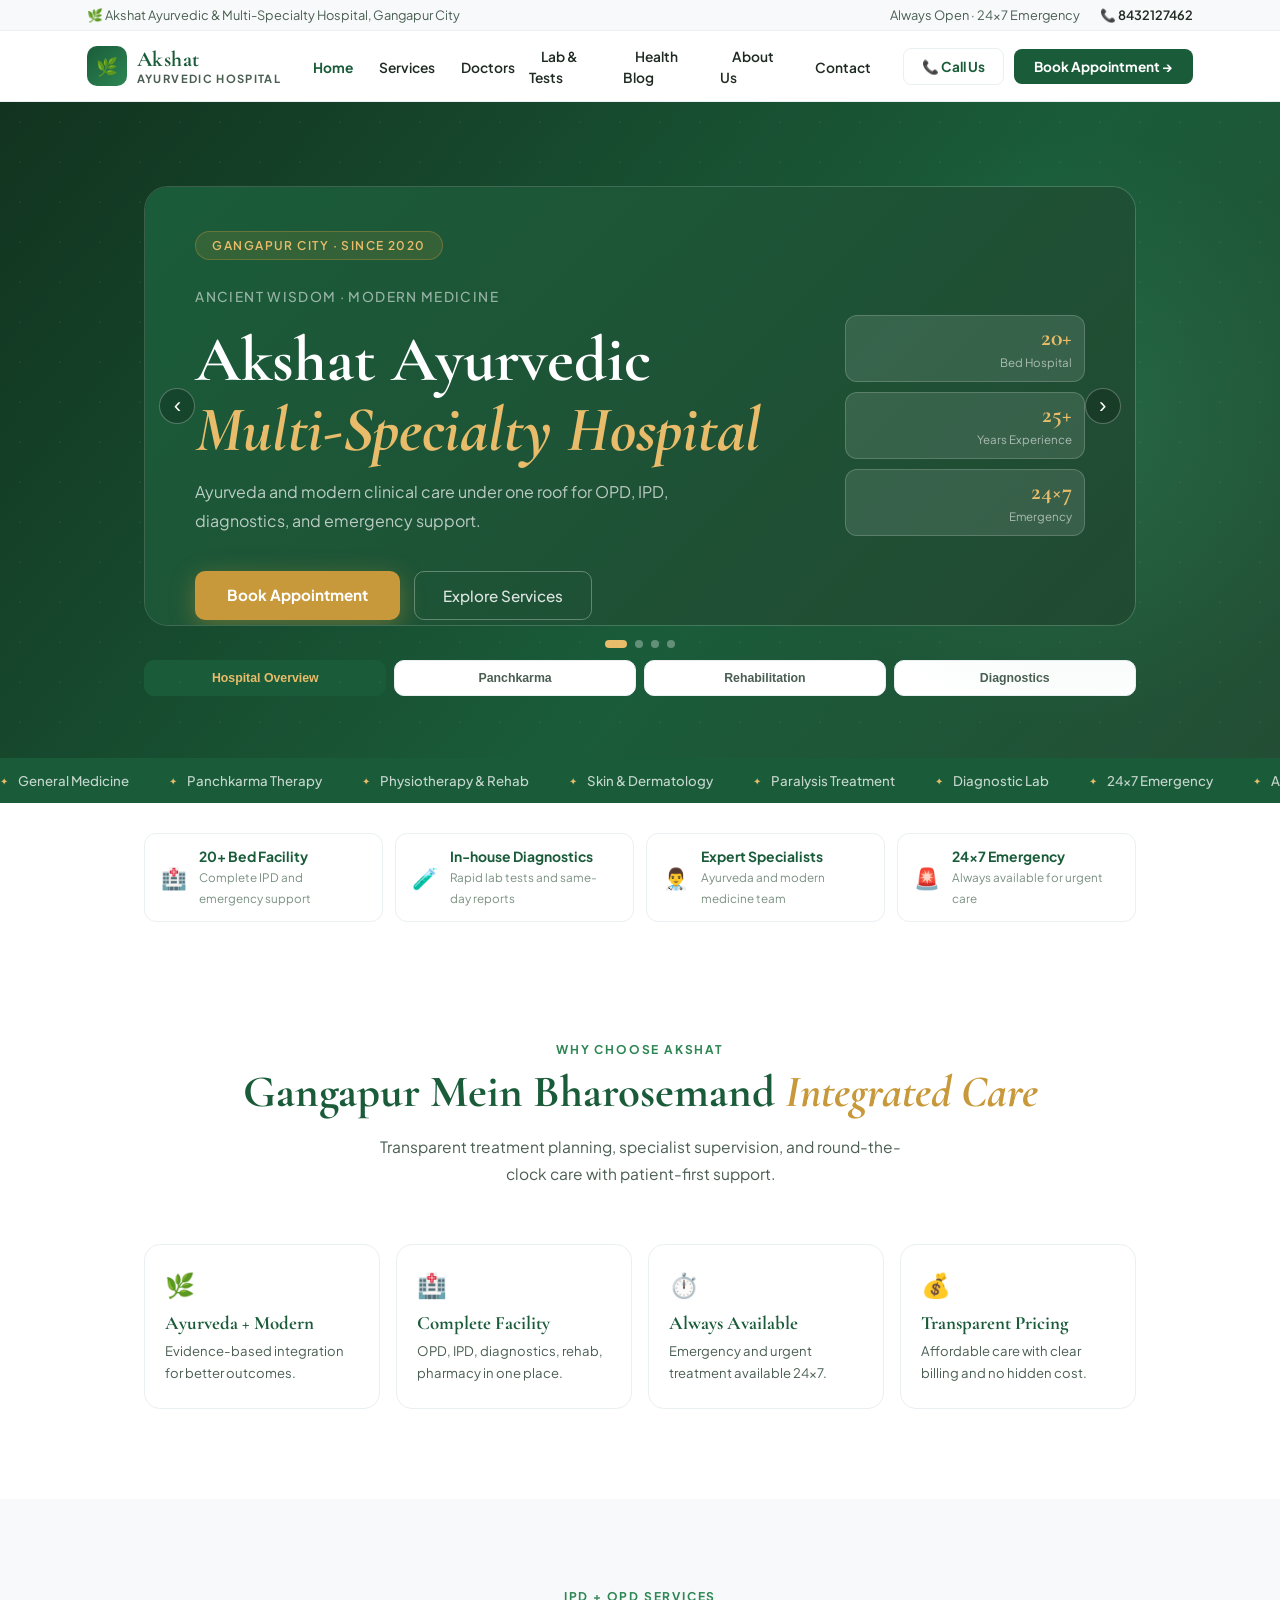
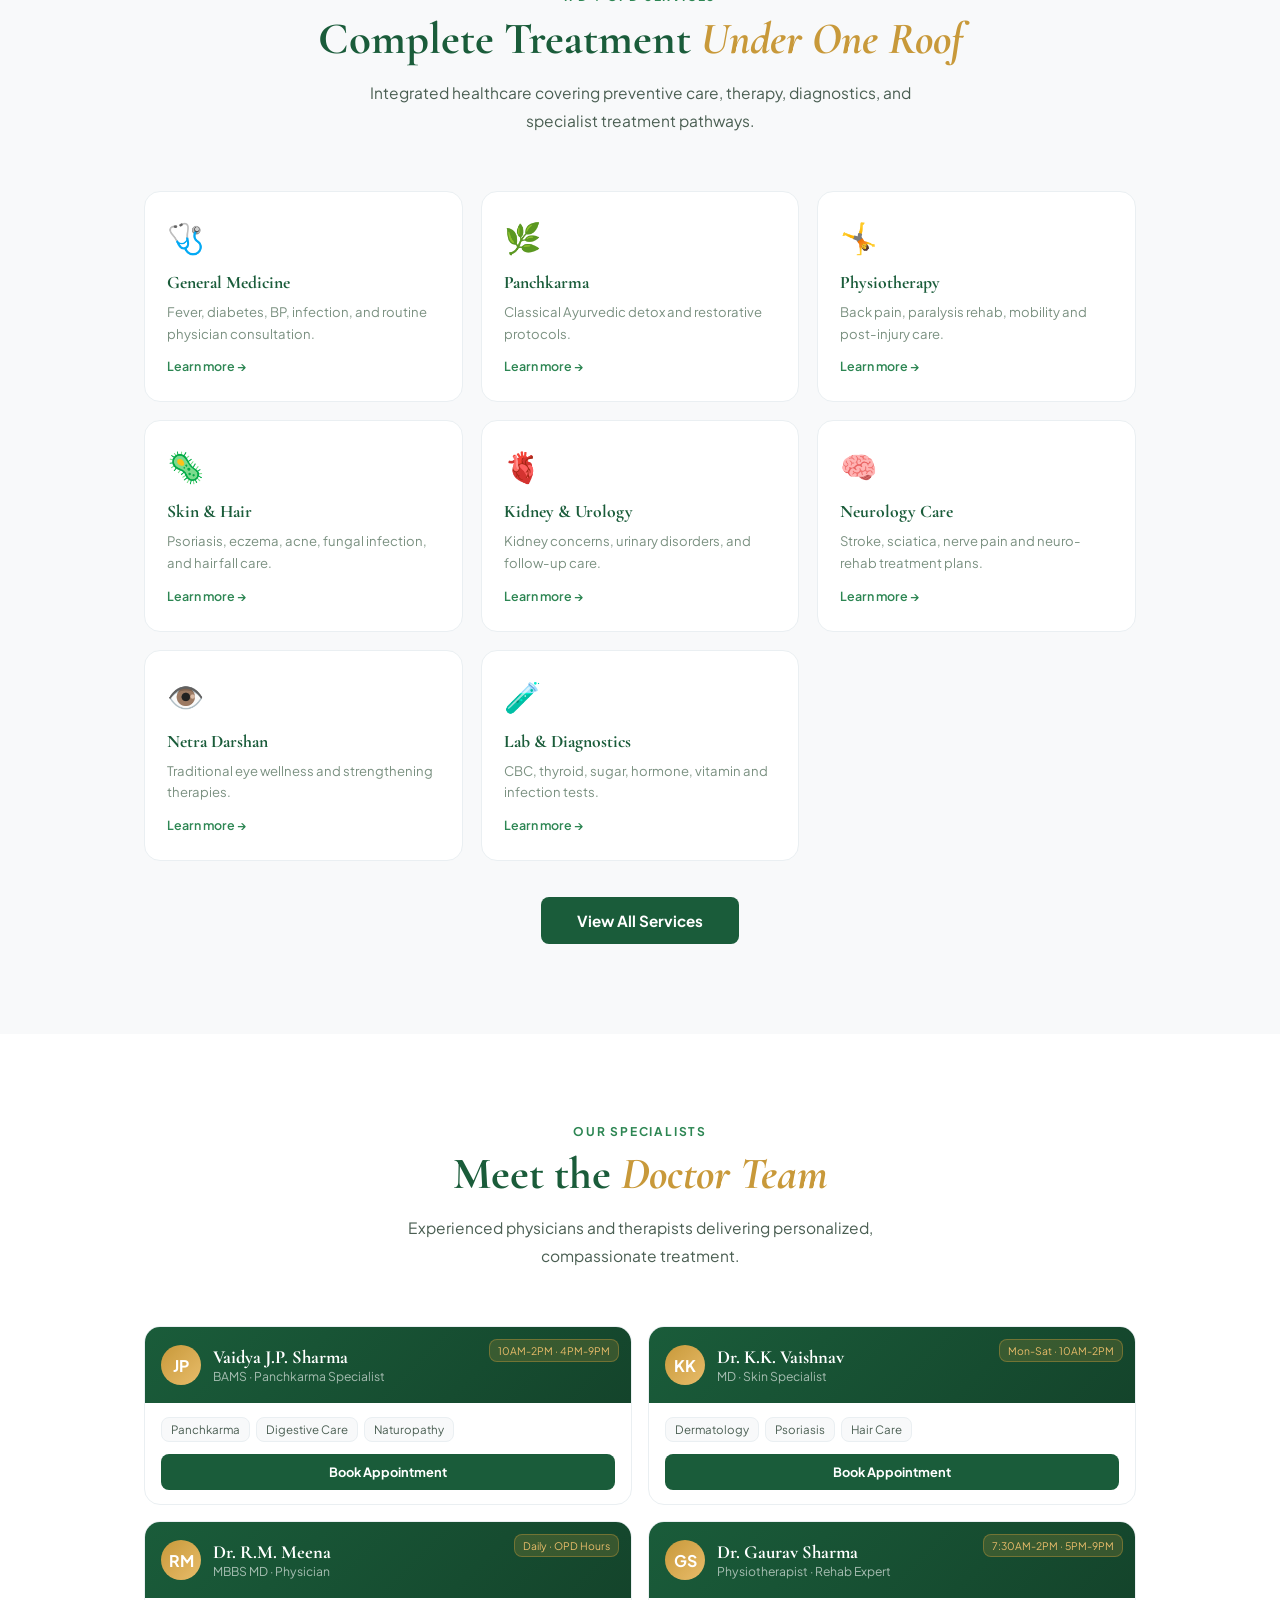
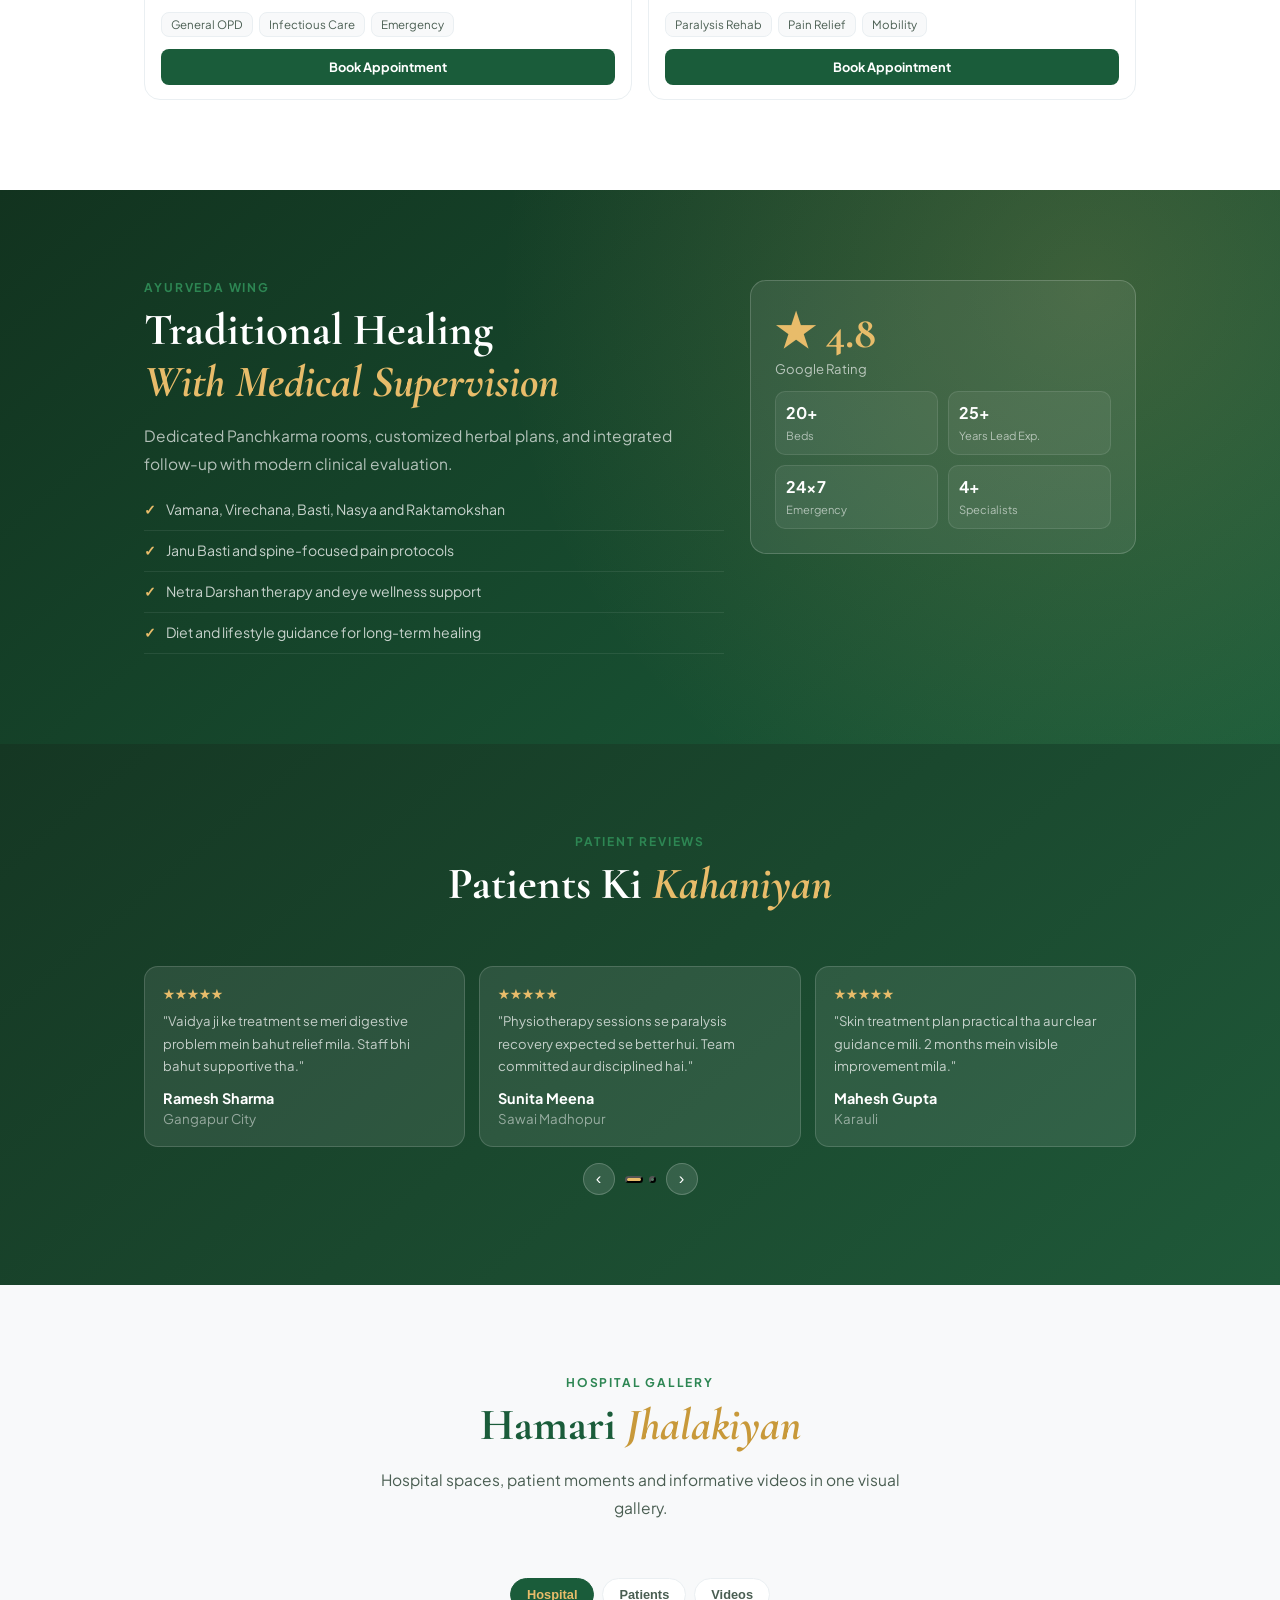
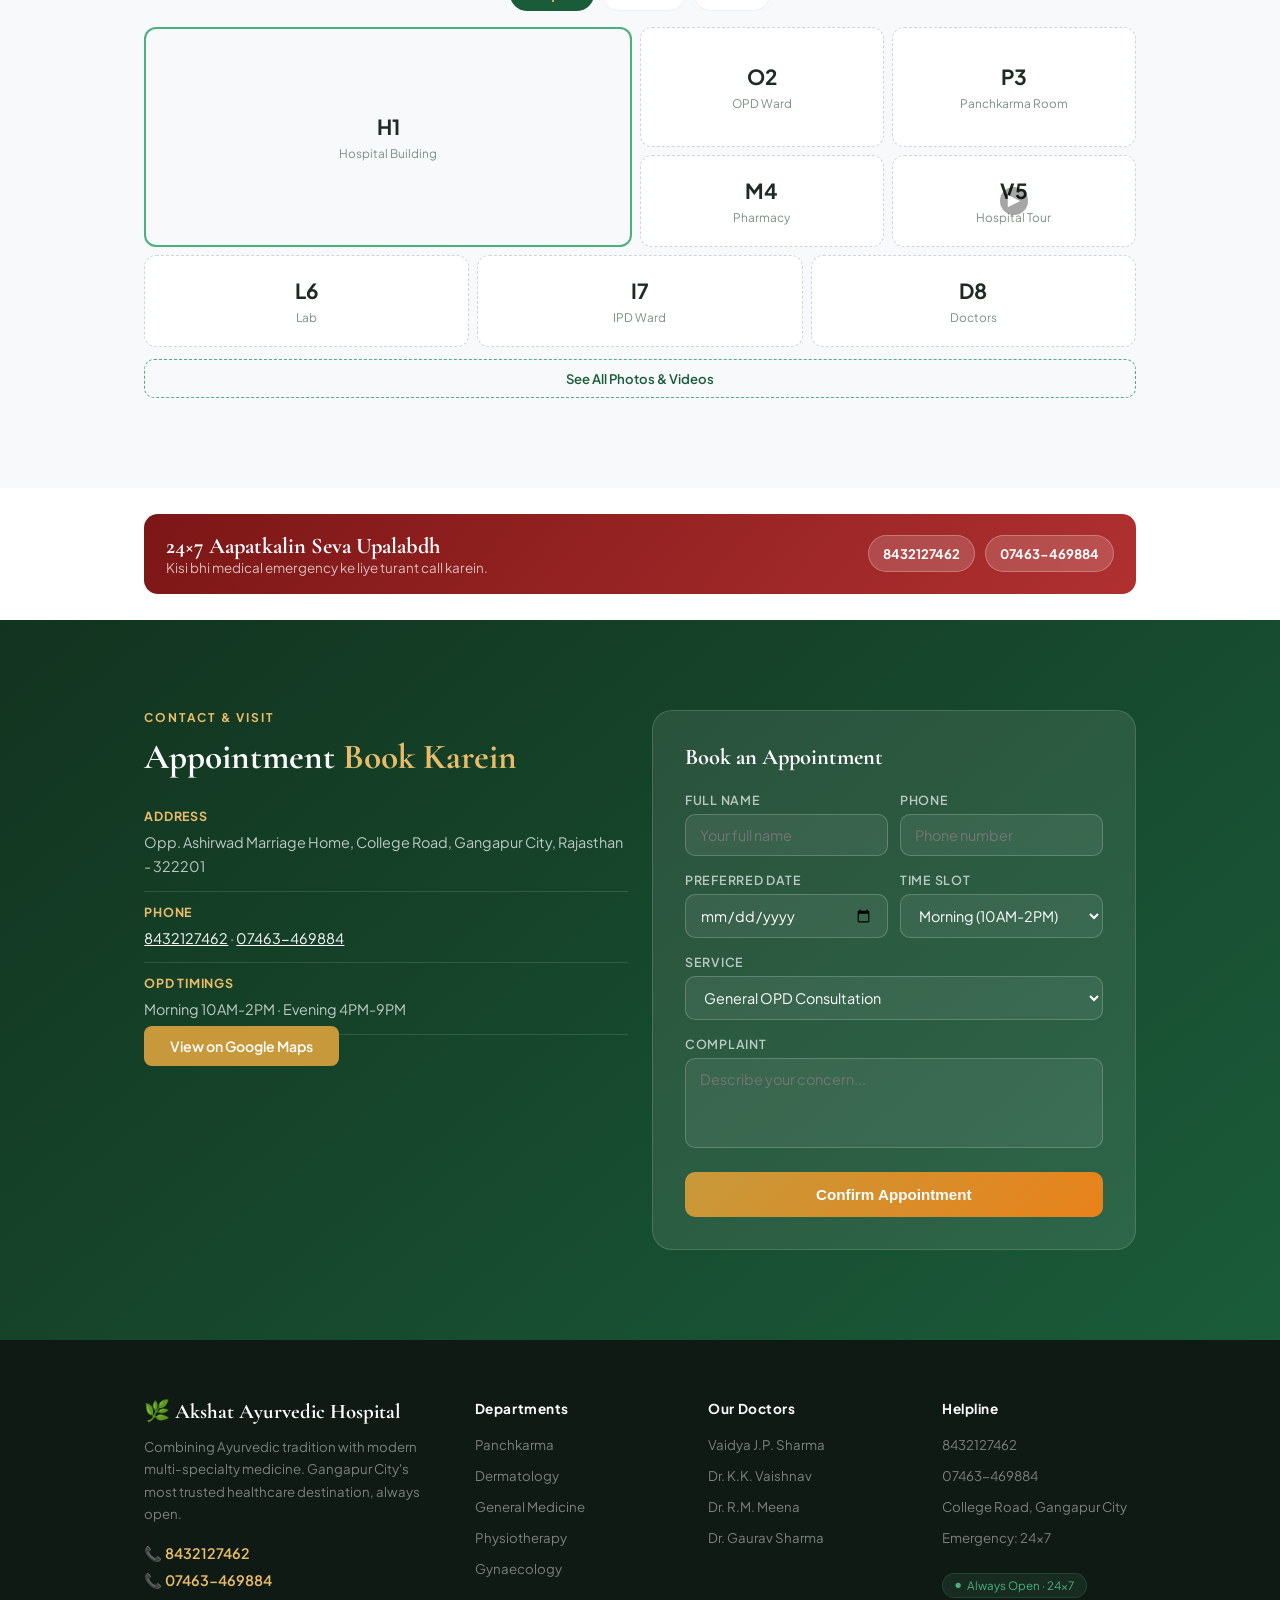
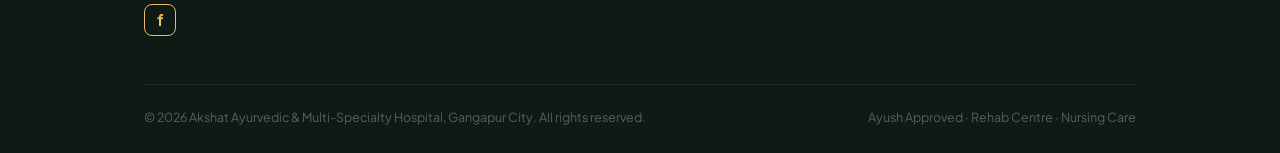
==== commit 263b6adf: "feat: replicate tooth-studio header and mobile drawer menu" ====
--- a/index.html
+++ b/index.html
@@ -1,4 +1,4 @@
-﻿<!DOCTYPE html>
+<!DOCTYPE html>
 <html lang="en">
 <head>
 <meta charset="UTF-8">
@@ -17,57 +17,86 @@
 </head>
 <body>
 
-<!-- TOPBAR -->
-<div class="topbar">
-  <span>🌿 Akshat Ayurvedic & Multi-Specialty Hospital, Gangapur City</span>
-  <div class="topbar-right">
-    <span>Always Open · 24×7 Emergency</span>
-    <a href="tel:8432127462">📞 8432127462</a>
+<!-- TOP BAR -->
+<div class="top-bar">
+  <div class="max">
+    <div class="top-bar-inner">
+      <div class="top-bar-left">
+        <div class="top-bar-item"><span>🌿 Akshat Ayurvedic & Multi-Specialty Hospital, Gangapur City</span></div>
+      </div>
+      <div class="top-bar-right">
+        <div class="top-bar-item"><span>Always Open · 24×7 Emergency</span></div>
+        <div class="top-bar-item"><a href="tel:8432127462">📞 8432127462</a></div>
+      </div>
+    </div>
   </div>
 </div>
 
-<!-- NAV -->
-<nav>
-  <div class="nav-inner">
-    <a class="logo" href="#" onclick="showPage('home')">
-      <div class="logo-mark">🌿</div>
-      <div class="logo-text">Akshat Ayurvedic
-        <small>Multi-Specialty Hospital</small>
-      </div>
+<!-- NAVBAR -->
+<header class="site-header" id="site-header">
+  <div class="max">
+    <div class="nav-inner">
+      <a href="#" class="site-logo" onclick="showPage('home')">
+        <div class="logo-icon">🌿</div>
+        <div class="logo-text">
+          <span class="logo-name">Akshat</span>
+          <span class="logo-sub">Ayurvedic Hospital</span>
+        </div>
+      </a>
+      <ul class="nav-links">
+        <li><a href="#" class="active" onclick="showPage('home');setActive(this)">Home</a></li>
+        <li><a href="#" role="button" onclick="showPage('services');setActive(this)">Services</a></li>
+        <li><a href="#" role="button" onclick="showPage('doctors');setActive(this)">Doctors</a></li>
+        <li><a href="#" role="button" onclick="showPage('lab');setActive(this)">Lab & Tests</a></li>
+        <li><a href="#" role="button" onclick="showPage('blog');setActive(this)">Health Blog</a></li>
+        <li><a href="#" role="button" onclick="showPage('about');setActive(this)">About Us</a></li>
+        <li><a href="#" role="button" onclick="showPage('contact');setActive(this)">Contact</a></li>
+      </ul>
+      <div class="nav-cta">
+        <a href="tel:8432127462" class="btn-ghost">📞 Call Us</a>
+        <a href="#" class="btn-fill" onclick="showPage('contact')">Book Appointment →</a>
+      </div>
+      <button class="hamburger" id="mob-ham" aria-label="Open mobile menu" aria-controls="mob-menu" aria-expanded="false">
+        <span></span><span></span><span></span>
+      </button>
+    </div>
+  </div>
+</header>
+
+<!-- MOBILE MENU OVERLAY -->
+<div class="mob-overlay" id="mob-overlay" aria-hidden="true"></div>
+
+<!-- MOBILE MENU CARD -->
+<div class="mob-menu" id="mob-menu" role="dialog" aria-modal="true" aria-label="Navigation Menu" aria-hidden="true">
+  <div class="mob-menu-top">
+    <a href="#" class="mob-menu-logo" onclick="showPage('home');closeMobileMenu()">
+      <span class="mob-menu-logo-name">Akshat Ayurvedic</span>
+      <span class="mob-menu-logo-tag">Multi-Specialty Hospital</span>
     </a>
-    <ul class="nav-links">
-      <li><a href="#" class="active" onclick="showPage('home');setActive(this)">Home</a></li>
-      <li><a href="#" role="button" onkeydown="this.click()" onclick="showPage('services');setActive(this)">Services</a></li>
-      <li><a href="#" role="button" onkeydown="this.click()" onclick="showPage('doctors');setActive(this)">Doctors</a></li>
-      <li><a href="#" role="button" onkeydown="this.click()" onclick="showPage('lab');setActive(this)">Lab & Tests</a></li>
-      <li><a href="#" role="button" onkeydown="this.click()" onclick="showPage('blog');setActive(this)">Health Blog</a></li>
-      <li><a href="#" role="button" onkeydown="this.click()" onclick="showPage('about');setActive(this)">About Us</a></li>
-      <li><a href="#" role="button" onkeydown="this.click()" onclick="showPage('contact');setActive(this)">Contact</a></li>
+    <button class="mob-menu-x" id="mob-menu-x" aria-label="Close menu">✕</button>
+  </div>
+
+  <div class="mob-menu-actions">
+    <a href="tel:8432127462" class="mob-action-btn mob-action-call">📞 Call Now</a>
+    <a href="tel:07463469884" class="mob-action-btn mob-action-wa">📞 07463-469884</a>
+  </div>
+
+  <div class="mob-menu-divider"></div>
+
+  <nav class="mob-nav">
+    <ul class="mob-nav-list">
+      <li class="mob-nav-item"><a href="#" class="mob-nav-link" onclick="showPage('home');closeMobileMenu()">🏠 Home</a></li>
+      <li class="mob-nav-item"><a href="#" class="mob-nav-link" onclick="showPage('services');closeMobileMenu()">🩺 Services</a></li>
+      <li class="mob-nav-item"><a href="#" class="mob-nav-link" onclick="showPage('doctors');closeMobileMenu()">👨‍⚕️ Doctors</a></li>
+      <li class="mob-nav-item"><a href="#" class="mob-nav-link" onclick="showPage('lab');closeMobileMenu()">🔬 Lab & Tests</a></li>
+      <li class="mob-nav-item"><a href="#" class="mob-nav-link" onclick="showPage('blog');closeMobileMenu()">📰 Health Blog</a></li>
+      <li class="mob-nav-item"><a href="#" class="mob-nav-link" onclick="showPage('about');closeMobileMenu()">🏥 About Us</a></li>
+      <li class="mob-nav-item"><a href="#" class="mob-nav-link" onclick="showPage('contact');closeMobileMenu()">📍 Contact</a></li>
     </ul>
-    <div class="nav-actions">
-      <a href="tel:8432127462" class="btn-ghost">📞 Call Us</a>
-      <a href="#" class="btn-fill" onclick="showPage('contact')">Book Appointment →</a>
-    </div>
-    <div class="hamburger" role="button" onkeydown="this.click()" aria-label="Toggle menu" tabindex="0" onclick="toggleMenu()" onkeydown="if(event.key==='Enter'||event.key===' ')toggleMenu()">
-      <span></span><span></span><span></span>
-    </div>
-  </div>
-</nav>
-
-<!-- MOBILE MENU -->
-<div class="mobile-menu" id="mobileMenu">
-  <ul>
-    <li><a href="#" role="button" onkeydown="this.click()" onclick="showPage('home');toggleMenu()">🏠 Home</a></li>
-    <li><a href="#" role="button" onkeydown="this.click()" onclick="showPage('services');toggleMenu()">🩺 Services</a></li>
-    <li><a href="#" role="button" onkeydown="this.click()" onclick="showPage('doctors');toggleMenu()">👨‍⚕️ Doctors</a></li>
-    <li><a href="#" role="button" onkeydown="this.click()" onclick="showPage('lab');toggleMenu()">🔬 Lab & Tests</a></li>
-    <li><a href="#" role="button" onkeydown="this.click()" onclick="showPage('blog');toggleMenu()">📰 Health Blog</a></li>
-    <li><a href="#" role="button" onkeydown="this.click()" onclick="showPage('about');toggleMenu()">🏥 About Us</a></li>
-    <li><a href="#" role="button" onkeydown="this.click()" onclick="showPage('contact');toggleMenu()">📍 Contact</a></li>
-  </ul>
-  <div class="mobile-cta">
-    <a href="tel:8432127462" class="btn-fill" style="justify-content:center">📞 Call: 8432127462</a>
-    <a href="tel:07463469884" class="btn-ghost" style="text-align:center">📞 07463-469884</a>
+  </nav>
+
+  <div class="mob-menu-footer">
+    <button class="mob-menu-close-btn" id="mob-menu-close">✕ Close Menu</button>
   </div>
 </div>
 
--- a/assets/css/style.css
+++ b/assets/css/style.css
@@ -5,50 +5,93 @@
   --g4: #a8d5bc;
   --gold: #c8993a;
   --gold2: #e8bc6a;
-  --cream: #fdf8f0;
-  --cream2: #f5ede0;
-  --cream3: #ede4d3;
+  --cream: #ffffff;
+  --cream2: #f8f9fa;
+  --cream3: #f1f3f5;
   --white: #ffffff;
   --dark: #101a14;
   --text: #1e2a22;
   --mid: #4a5e52;
   --light: #7a9080;
-  --border: #dde8e2;
+  --border: #eaeff2;
 }
 *{margin:0;padding:0;box-sizing:border-box}
 html{scroll-behavior:smooth}
 body{font-family:'Plus Jakarta Sans',sans-serif;background:var(--cream);color:var(--text);overflow-x:hidden}
 
-/* ─── TOPBAR ─── */
-.topbar{background:var(--g1);padding:8px 6%;display:flex;justify-content:space-between;align-items:center;font-size:.78rem;color:rgba(255,255,255,.75)}
-.topbar a{color:var(--gold2);text-decoration:none;margin-left:16px}
-.topbar-right{display:flex;gap:20px;align-items:center}
-
-/* ─── NAV ─── */
-nav{position:sticky;top:0;z-index:200;background:rgba(253,248,240,.08);backdrop-filter:blur(16px);border-bottom:1px solid transparent;padding:0 6%;transition:background .25s,border-color .25s}
-nav.nav-scrolled{background:rgba(253,248,240,.97);border-bottom-color:var(--border)}
-nav:not(.nav-scrolled) .logo-text{color:#fff}
-nav:not(.nav-scrolled) .logo-text small{color:rgba(255,255,255,.65)}
-nav:not(.nav-scrolled) .nav-links a{color:rgba(255,255,255,.78)}
-nav:not(.nav-scrolled) .nav-links a:hover,nav:not(.nav-scrolled) .nav-links a.active{color:#fff;background:rgba(255,255,255,.12)}
-nav:not(.nav-scrolled) .btn-ghost{border-color:rgba(255,255,255,.35);color:#fff}
-nav:not(.nav-scrolled) .btn-ghost:hover{background:rgba(255,255,255,.12)}
-nav:not(.nav-scrolled) .hamburger span{background:#fff}
-.nav-inner{display:flex;align-items:center;justify-content:space-between;height:70px}
-.logo{display:flex;align-items:center;gap:12px;text-decoration:none}
-.logo-mark{width:44px;height:44px;background:linear-gradient(135deg,var(--g1),var(--g2));border-radius:12px;display:flex;align-items:center;justify-content:center;font-size:22px}
-.logo-text{font-family:'Cormorant Garamond',serif;font-size:1.2rem;font-weight:700;color:var(--g1);line-height:1.1}
-.logo-text small{display:block;font-family:'Plus Jakarta Sans',sans-serif;font-size:.68rem;font-weight:500;color:var(--mid);letter-spacing:.06em}
-.nav-links{display:flex;gap:4px;list-style:none}
-.nav-links a{padding:8px 14px;border-radius:8px;text-decoration:none;font-size:.88rem;font-weight:500;color:var(--mid);transition:all .2s}
-.nav-links a:hover,.nav-links a.active{color:var(--g1);background:rgba(26,92,58,.07)}
-.nav-actions{display:flex;gap:10px;align-items:center}
-.btn-ghost{border:1.5px solid var(--border);background:transparent;padding:9px 20px;border-radius:8px;font-size:.85rem;font-weight:600;color:var(--g1);cursor:pointer;text-decoration:none;transition:all .2s}
+/* ─── TOP BAR ─── */
+.top-bar{background:var(--cream2);border-bottom:1px solid var(--border);padding:7px 0;font-size:.8rem;color:var(--mid)}
+.top-bar-inner{display:flex;align-items:center;justify-content:space-between;flex-wrap:wrap;gap:8px}
+.top-bar-left,.top-bar-right{display:flex;align-items:center;gap:20px}
+.top-bar-item{display:flex;align-items:center;gap:6px}
+.top-bar-item a{color:var(--text);text-decoration:none;font-weight:600}
+.top-bar-item a:hover{color:var(--g1)}
+.max{max-width:1200px;margin:0 auto;padding:0 6%;width:100%}
+
+/* ─── NAVBAR ─── */
+.site-header{position:sticky;top:0;z-index:900;background:rgba(255,255,255,0.96);backdrop-filter:blur(16px);-webkit-backdrop-filter:blur(16px);border-bottom:1px solid var(--border);transition:all .3s ease}
+.site-header.scrolled{box-shadow:0 4px 20px rgba(0,0,0,.04)}
+.nav-inner{display:flex;align-items:center;justify-content:space-between;padding:14px 0;gap:20px}
+.site-logo{text-decoration:none;display:flex;align-items:center;gap:10px;flex-shrink:0}
+.logo-icon{width:40px;height:40px;border-radius:10px;background:linear-gradient(135deg,var(--g1),var(--g2));color:var(--white);display:flex;align-items:center;justify-content:center;font-size:1.1rem;flex-shrink:0}
+.logo-text{display:flex;flex-direction:column;line-height:1.15}
+.logo-name{font-family:'Cormorant Garamond',serif;font-size:1.35rem;font-weight:700;color:var(--g1);letter-spacing:0.02em}
+.logo-sub{font-size:0.7rem;font-weight:700;color:var(--mid);letter-spacing:0.12em;text-transform:uppercase}
+.nav-links{display:flex;align-items:center;gap:2px;list-style:none}
+.nav-links a{color:var(--text);text-decoration:none;font-size:.86rem;font-weight:600;padding:8px 12px;border-radius:8px;transition:all .2s;font-family:'Plus Jakarta Sans',sans-serif}
+.nav-links a:hover{color:var(--g1);background:rgba(26,92,58,.07)}
+.nav-links a.active{color:var(--g1);font-weight:700}
+.nav-cta{display:flex;align-items:center;gap:10px;flex-shrink:0}
+.btn-ghost{border:1.5px solid var(--border);background:transparent;padding:9px 18px;border-radius:8px;font-size:.85rem;font-weight:700;color:var(--g1);cursor:pointer;text-decoration:none;transition:all .2s;display:inline-flex;align-items:center;justify-content:center}
 .btn-ghost:hover{border-color:var(--g1);background:rgba(26,92,58,.05)}
-.btn-fill{background:var(--g1);color:#fff;padding:9px 22px;border-radius:8px;font-size:.85rem;font-weight:600;border:none;cursor:pointer;text-decoration:none;transition:all .2s;display:inline-flex;align-items:center;gap:6px}
+.btn-fill{background:var(--g1);color:#fff;padding:9px 20px;border-radius:8px;font-size:.85rem;font-weight:700;border:none;cursor:pointer;text-decoration:none;transition:all .2s;display:inline-flex;align-items:center;justify-content:center;gap:6px}
 .btn-fill:hover{background:var(--g2);transform:translateY(-1px);box-shadow:0 6px 20px rgba(26,92,58,.3)}
-.hamburger{display:none;flex-direction:column;gap:5px;cursor:pointer;padding:6px}
-.hamburger span{width:24px;height:2px;background:var(--g1);border-radius:2px;transition:all .3s}
+.hamburger{display:none;flex-direction:column;gap:5px;cursor:pointer;padding:10px;background:none;border:none}
+.hamburger span{width:22px;height:2.5px;background:var(--g1);border-radius:2px;transition:all .3s;display:block}
+
+/* ─── MOBILE DRAWER & PILL ─── */
+@media (max-width: 768px) {
+  .top-bar { display: none; }
+  .site-header { position: fixed; top: 12px; left: 12px; right: 12px; z-index: 900; background: rgba(255, 255, 255, 0.97); backdrop-filter: blur(20px); -webkit-backdrop-filter: blur(20px); border: none; border-radius: 999px; padding: 0; box-shadow: 0 4px 20px rgba(0, 0, 0, 0.10); transition: all 0.3s ease; }
+  .site-header .max { padding: 0; margin: 0; width: 100%; }
+  .nav-inner { padding: 8px 8px 8px 14px; gap: 0; }
+  .nav-links, .nav-cta { display: none; }
+  .logo-icon { width: 36px; height: 36px; border-radius: 50%; font-size: 0.95rem; }
+  .logo-name { font-size: 1.15rem; }
+  .logo-sub { font-size: 0.6rem; letter-spacing: 0.15em; }
+  .hamburger { display: flex; width: 40px; height: 40px; align-items: center; justify-content: center; padding: 0; border-radius: 50%; background: rgba(26,92,58,.08); flex-shrink: 0; }
+  .hamburger span { width: 18px; height: 2px; }
+}
+
+/* ─── MOBILE MENU OVERLAY + CARD ─── */
+.mob-overlay { display: none; position: fixed; inset: 0; background: rgba(0, 0, 0, 0.4); z-index: 800; opacity: 0; pointer-events: none; transition: opacity 0.3s ease; }
+.mob-overlay.is-open { opacity: 1; pointer-events: auto; }
+.mob-menu { display: none; position: fixed; top: 12px; left: 12px; right: 12px; z-index: 900; background: #ffffff; border-radius: 20px; overflow: hidden; box-shadow: 0 24px 64px rgba(0, 0, 0, 0.18), 0 4px 16px rgba(0, 0, 0, 0.08); max-height: calc(100svh - 24px); flex-direction: column; opacity: 0; transform: translateY(-16px) scale(0.97); pointer-events: none; transition: opacity 0.32s ease, transform 0.32s cubic-bezier(0.4, 0, 0.2, 1); }
+.mob-menu.is-open { opacity: 1; transform: translateY(0) scale(1); pointer-events: all; }
+.mob-menu-top { display: flex; align-items: center; justify-content: space-between; padding: 16px 20px 14px; flex-shrink: 0; }
+.mob-menu-logo { display: flex; flex-direction: column; text-decoration: none; line-height: 1; gap: 2px; }
+.mob-menu-logo-name { font-family: 'Cormorant Garamond', serif; font-size: 1.05rem; font-weight: 700; color: var(--g1); letter-spacing: -0.01em; }
+.mob-menu-logo-tag { font-family: 'Plus Jakarta Sans', sans-serif; font-size: 0.58rem; font-weight: 700; letter-spacing: 0.14em; text-transform: uppercase; color: var(--mid); opacity: 0.65; }
+.mob-menu-x { background: none; border: none; width: 32px; height: 32px; border-radius: 50%; display: flex; align-items: center; justify-content: center; font-size: 1.1rem; color: var(--g1); cursor: pointer; transition: background 0.2s; flex-shrink: 0; }
+.mob-menu-x:hover { background: rgba(26,92,58,.08); }
+.mob-menu-actions { display: flex; gap: 10px; padding: 0 20px 16px; flex-shrink: 0; }
+.mob-action-btn { flex: 1; display: flex; align-items: center; justify-content: center; gap: 7px; padding: 12px 10px; border-radius: 10px; font-family: 'Plus Jakarta Sans', sans-serif; font-size: 0.85rem; font-weight: 700; text-decoration: none; cursor: pointer; border: 1.5px solid transparent; transition: all 0.2s; }
+.mob-action-call { background: transparent; border-color: var(--g1); color: var(--g1); }
+.mob-action-call:hover { background: rgba(26,92,58,.08); }
+.mob-action-wa { background: #22c55e; border-color: #22c55e; color: #fff; }
+.mob-action-wa:hover { background: #16a34a; }
+.mob-menu-divider { height: 1px; background: var(--border); margin: 0 20px; flex-shrink: 0; }
+.mob-nav { flex: 1; overflow-y: auto; -webkit-overflow-scrolling: touch; }
+.mob-nav-list { list-style: none; padding: 4px 0; }
+.mob-nav-item { border-bottom: 1px solid var(--border); }
+.mob-nav-item:last-child { border-bottom: none; }
+.mob-nav-link { display: flex; align-items: center; justify-content: space-between; width: 100%; padding: 15px 20px; font-family: 'Plus Jakarta Sans', sans-serif; font-size: 0.95rem; font-weight: 600; color: var(--text); text-decoration: none; background: none; border: none; cursor: pointer; text-align: left; transition: background 0.15s; }
+.mob-nav-link:hover { background: rgba(26,92,58,.04); color: var(--g1); }
+.mob-menu-footer { padding: 12px 20px 16px; border-top: 1px solid var(--border); display: flex; justify-content: center; flex-shrink: 0; }
+.mob-menu-close-btn { display: flex; align-items: center; gap: 7px; background: none; border: none; padding: 8px 20px; border-radius: 999px; font-family: 'Plus Jakarta Sans', sans-serif; font-size: 0.85rem; font-weight: 700; color: var(--mid); cursor: pointer; transition: all 0.2s; }
+.mob-menu-close-btn:hover { background: var(--cream2); color: var(--text); }
+@media (max-width: 768px) { .mob-overlay { display: block; } .mob-menu { display: flex; } }
+@media (min-width: 769px) { .mob-overlay, .mob-menu { display: none !important; } }
 
 /* ─── PAGE SYSTEM ─── */
 .page{display:none;animation:fadeIn .4s ease}
@@ -61,7 +104,7 @@
 .hero-glow{position:absolute;right:-100px;top:50%;transform:translateY(-50%);width:600px;height:600px;background:radial-gradient(ellipse,rgba(76,175,128,.18),transparent 70%);pointer-events:none}
 .hero-inner{max-width:1260px;margin:0 auto;padding:80px 6%;display:grid;grid-template-columns:1fr 420px;gap:60px;align-items:center;position:relative;z-index:2;width:100%}
 .hero-tag{display:inline-flex;align-items:center;gap:8px;background:rgba(200,153,58,.15);border:1px solid rgba(200,153,58,.35);color:var(--gold2);font-size:.75rem;font-weight:600;letter-spacing:.12em;text-transform:uppercase;padding:6px 16px;border-radius:100px;margin-bottom:28px}
-.hero h1{font-family:'Cormorant Garamond',serif;font-size:clamp(2.4rem,5vw,4rem);color:#fff;font-weight:700;line-height:1.1;margin-bottom:12px}
+.hero h1{font-family:'Cormorant Garamond',serif;font-size:clamp(2rem,8vw,4rem);color:#fff;font-weight:700;line-height:1.1;margin-bottom:12px;word-break:break-word}
 .hero h1 .accent{color:var(--gold2);font-style:italic}
 .hero-sub{color:rgba(255,255,255,.55);font-size:.85rem;letter-spacing:.1em;text-transform:uppercase;font-weight:500;margin-bottom:20px}
 .hero-desc{color:rgba(255,255,255,.7);font-size:1rem;line-height:1.8;margin-bottom:36px;max-width:500px}
@@ -327,9 +370,10 @@
 
 /* ─── MOBILE NAV ─── */
 .hero.hero-slider{min-height:auto;padding:84px 6% 62px;background:linear-gradient(130deg,#12331f 0%,#1a5c3a 60%,#234e35 100%)}
-.hero-slider-wrap{max-width:1260px;margin:0 auto}
+.hero-slider-wrap{width:100%;max-width:1260px;margin:0 auto}
 .hero-slide-stage{position:relative;min-height:440px;border-radius:24px;overflow:hidden;border:1px solid rgba(255,255,255,.16);background:rgba(255,255,255,.02)}
 .hero-slide{position:absolute;inset:0;display:grid;grid-template-columns:1fr 240px;gap:24px;align-items:center;padding:44px 50px;opacity:0;pointer-events:none;transition:opacity .6s ease}
+.hero-slide > div{min-width:0}
 .hero-slide:nth-child(1){background:linear-gradient(135deg,#1a5c3a,#214a32)}
 .hero-slide:nth-child(2){background:linear-gradient(135deg,#253e24,#3a5927)}
 .hero-slide:nth-child(3){background:linear-gradient(135deg,#1d4041,#1a5f50)}
@@ -373,7 +417,7 @@
 .home-doctor-timing{position:absolute;right:12px;top:12px;background:rgba(200,153,58,.2);border:1px solid rgba(200,153,58,.4);color:var(--gold2);font-size:.65rem;padding:4px 8px;border-radius:8px}
 .home-doctor-body{padding:14px 16px}
 .home-doctor-tags{display:flex;flex-wrap:wrap;gap:6px;margin-bottom:12px}
-.home-doctor-tags span{background:#f2efe8;border:1px solid #e1d9ca;color:#6f6658;padding:4px 9px;border-radius:8px;font-size:.72rem}
+.home-doctor-tags span{background:#f8f9fa;border:1px solid #eaeff2;color:var(--mid);padding:4px 9px;border-radius:8px;font-size:.72rem}
 .home-doctor-btn{justify-content:center;width:100%;padding:10px 14px;font-size:.8rem}
 .home-ayurveda{background:linear-gradient(140deg,#12331f,#1a5c3a);position:relative;overflow:hidden}
 .home-ayurveda::before{content:'';position:absolute;inset:0;background:radial-gradient(circle at 85% 18%,rgba(232,188,106,.18),transparent 50%);pointer-events:none}
@@ -388,20 +432,20 @@
 .rating-mini-grid div{background:rgba(255,255,255,.06);border:1px solid rgba(255,255,255,.1);border-radius:10px;padding:10px}
 .rating-mini-grid strong{display:block;color:#fff}
 .rating-mini-grid small{color:rgba(255,255,255,.58);font-size:.7rem}
-.home-gallery{background:#f5f0e4}
+.home-gallery{background:#f8f9fa}
 .gallery-tabs{display:flex;justify-content:center;gap:8px;margin-bottom:16px}
 .gallery-tab{border:1px solid var(--border);background:#fff;color:var(--mid);padding:8px 16px;border-radius:999px;cursor:pointer;font-size:.8rem;font-weight:600;transition:all .2s}
 .gallery-tab.active{background:var(--g1);color:var(--gold2);border-color:var(--g1)}
 .gallery-collage{display:grid;grid-template-columns:2fr 1fr 1fr;grid-template-rows:120px 92px;gap:8px}
-.gallery-cell{border-radius:12px;border:1.5px dashed #d7ccba;background:#fbf8f1;display:flex;align-items:center;justify-content:center;flex-direction:column;gap:6px;position:relative;transition:all .2s;min-height:92px}
-.gallery-cell:hover{border-color:#c8993a;transform:scale(1.01)}
-.gallery-cell.feature{grid-row:1/3;border:2px solid #c8993a;background:#fff7e9}
+.gallery-cell{border-radius:12px;border:1.5px dashed #cbd5e1;background:#ffffff;display:flex;align-items:center;justify-content:center;flex-direction:column;gap:6px;position:relative;transition:all .2s;min-height:92px}
+.gallery-cell:hover{border-color:var(--g3);transform:scale(1.01)}
+.gallery-cell.feature{grid-row:1/3;border:2px solid var(--g3);background:#f8f9fa}
 .gallery-cell.video::after{content:'▶';width:28px;height:28px;background:rgba(0,0,0,.35);border-radius:50%;display:flex;align-items:center;justify-content:center;color:#fff;position:absolute}
 .gallery-cell strong{font-size:1.3rem}
 .gallery-cell span{font-size:.74rem;color:var(--light)}
 .gallery-row2{display:grid;grid-template-columns:repeat(3,1fr);gap:8px;margin-top:8px}
-.gallery-more{display:block;text-align:center;text-decoration:none;border:1px dashed #c8993a;border-radius:10px;padding:10px;color:#8e6b2f;font-weight:600;font-size:.82rem;margin-top:12px}
-.gallery-more:hover{background:#fff7e8}
+.gallery-more{display:block;text-align:center;text-decoration:none;border:1px dashed var(--g3);border-radius:10px;padding:10px;color:var(--g1);font-weight:600;font-size:.82rem;margin-top:12px}
+.gallery-more:hover{background:rgba(26,92,58,.04)}
 .home-testimonials{background:linear-gradient(140deg,#153723,#1f5939)}
 .testi-window{overflow:hidden}
 .testi-track{display:flex;gap:14px;transition:transform .45s ease}
@@ -416,7 +460,7 @@
 .testi-dots{display:flex;gap:6px}
 .testi-dot{width:7px;height:7px;border-radius:50%;background:rgba(255,255,255,.25);cursor:pointer}
 .testi-dot.active{width:18px;border-radius:4px;background:var(--gold2)}
-.home-emergency{padding:26px 6%;background:#faf7ef}
+.home-emergency{padding:26px 6%;background:#ffffff}
 .home-emergency-card{display:flex;justify-content:space-between;align-items:center;gap:16px;background:linear-gradient(130deg,#7c1616,#b03030);padding:18px 22px;border-radius:14px}
 .home-emergency-card h3{color:#fff;font-family:'Cormorant Garamond',serif;font-size:1.4rem}
 .home-emergency-card p{color:rgba(255,255,255,.7);font-size:.84rem}
@@ -439,12 +483,7 @@
 .footer-socials{margin-top:14px;display:flex;gap:10px}
 .footer-social{width:32px;height:32px;border:1px solid var(--gold2);border-radius:8px;color:var(--gold2);display:flex;align-items:center;justify-content:center;text-decoration:none;font-weight:700;transition:all .2s}
 .footer-social:hover{background:var(--gold2);color:var(--dark)}
-.mobile-menu{display:none;position:fixed;top:70px;left:0;right:0;background:var(--white);z-index:190;border-bottom:1px solid var(--border);box-shadow:0 8px 32px rgba(0,0,0,.1);padding:16px 6% 24px}
-.mobile-menu.open{display:block}
-.mobile-menu ul{list-style:none}
-.mobile-menu ul li a{display:block;padding:12px 0;font-size:1rem;font-weight:500;color:var(--text);text-decoration:none;border-bottom:1px solid var(--border)}
-.mobile-menu ul li:last-child a{border-bottom:none}
-.mobile-cta{margin-top:16px;display:flex;flex-direction:column;gap:10px}
+
 
 /* ─── RESPONSIVE ─── */
 @media(max-width:1024px){
@@ -469,9 +508,7 @@
   .about-grid{grid-template-columns:1fr}
 }
 @media(max-width:768px){
-  .topbar{display:none}
-  .nav-links,.nav-actions{display:none}
-  .hamburger{display:flex}
+
   .hero.hero-slider{padding:64px 5% 46px}
   .hero-slide-stage{min-height:490px}
   .hero-slide{padding:26px 20px 64px}
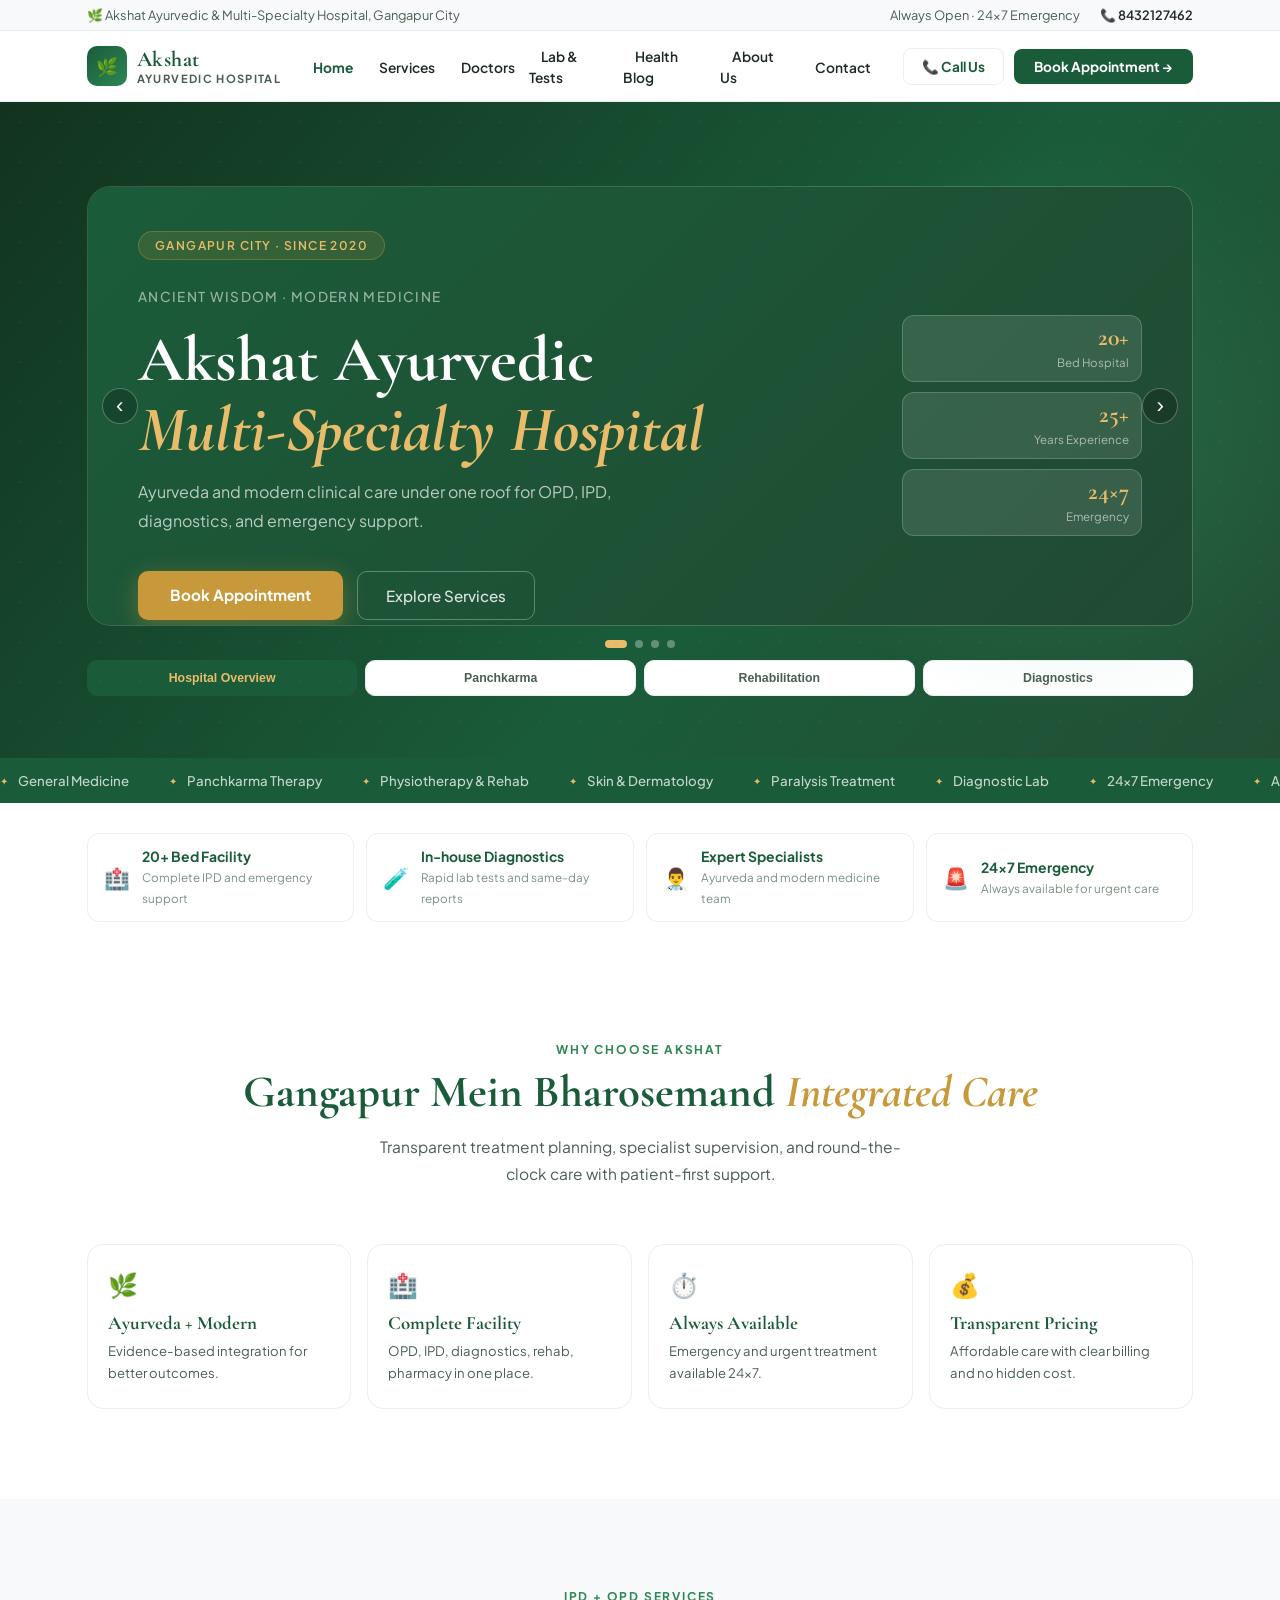
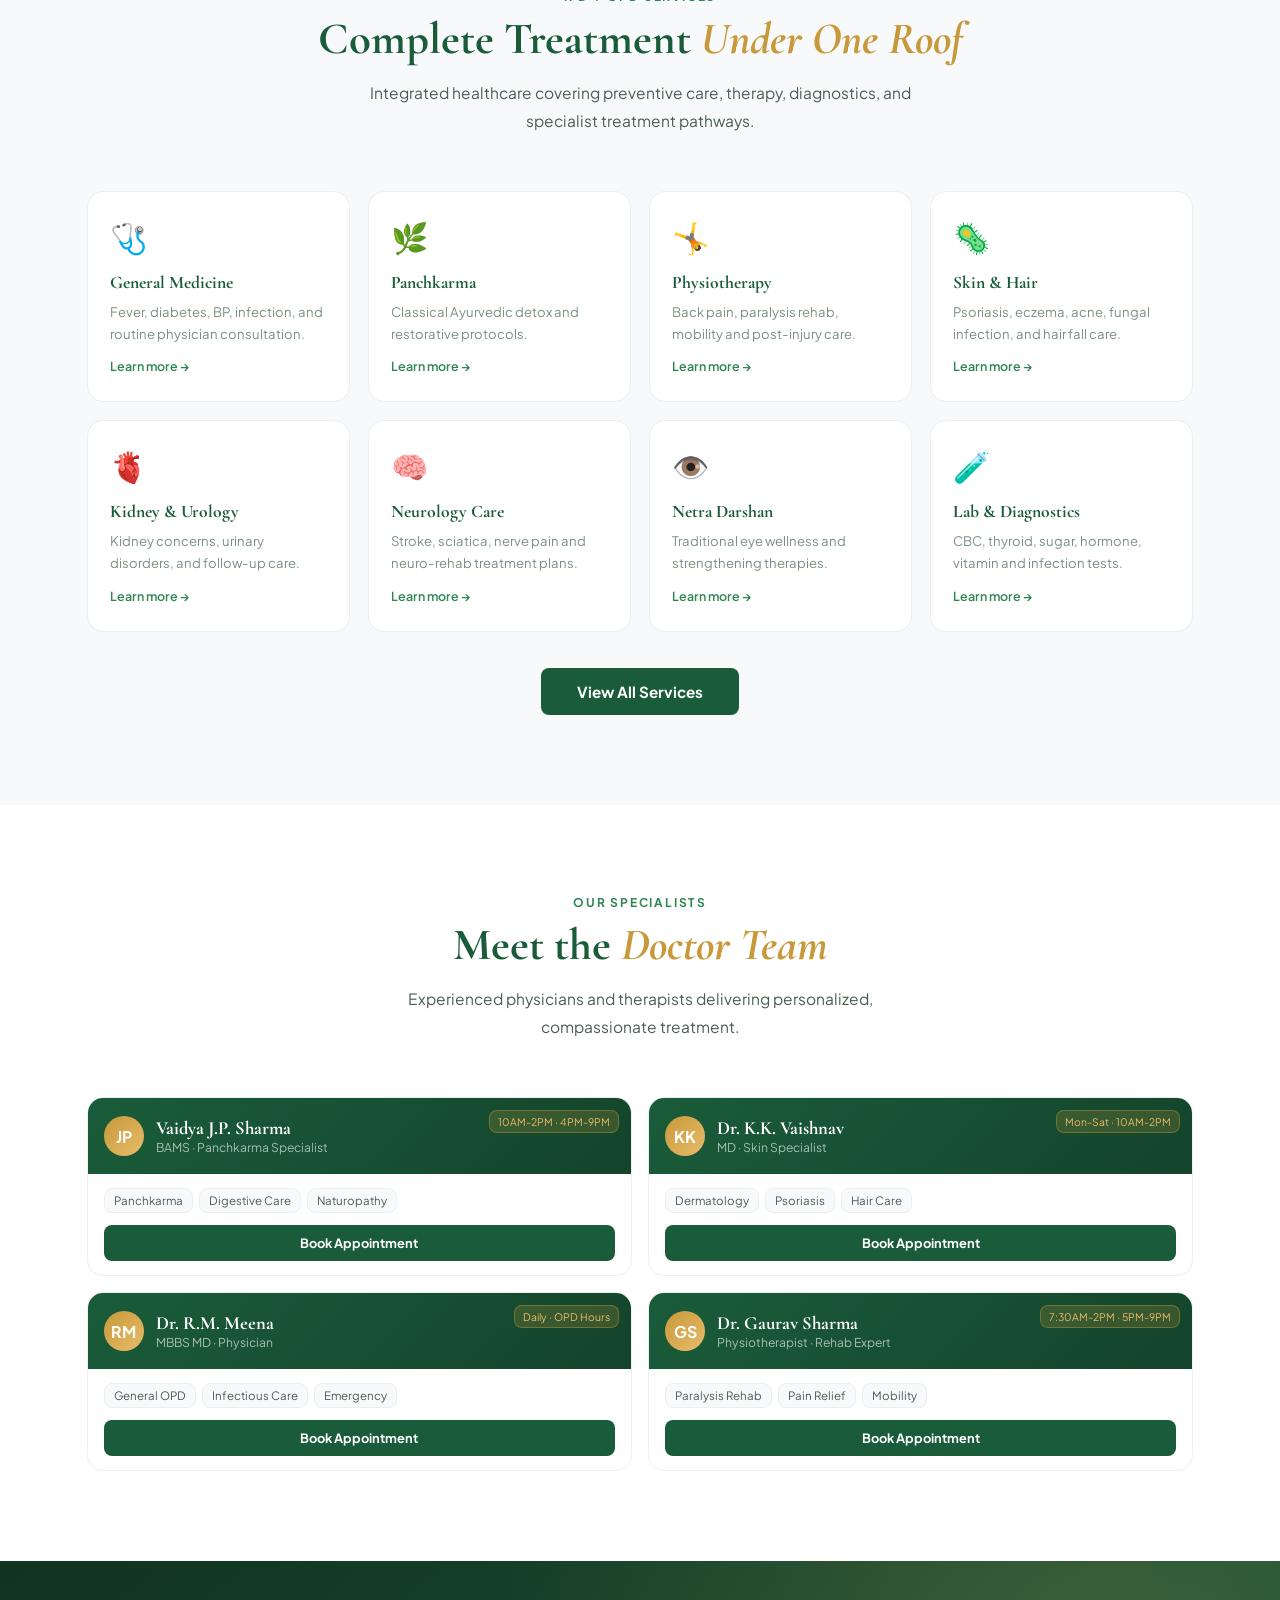
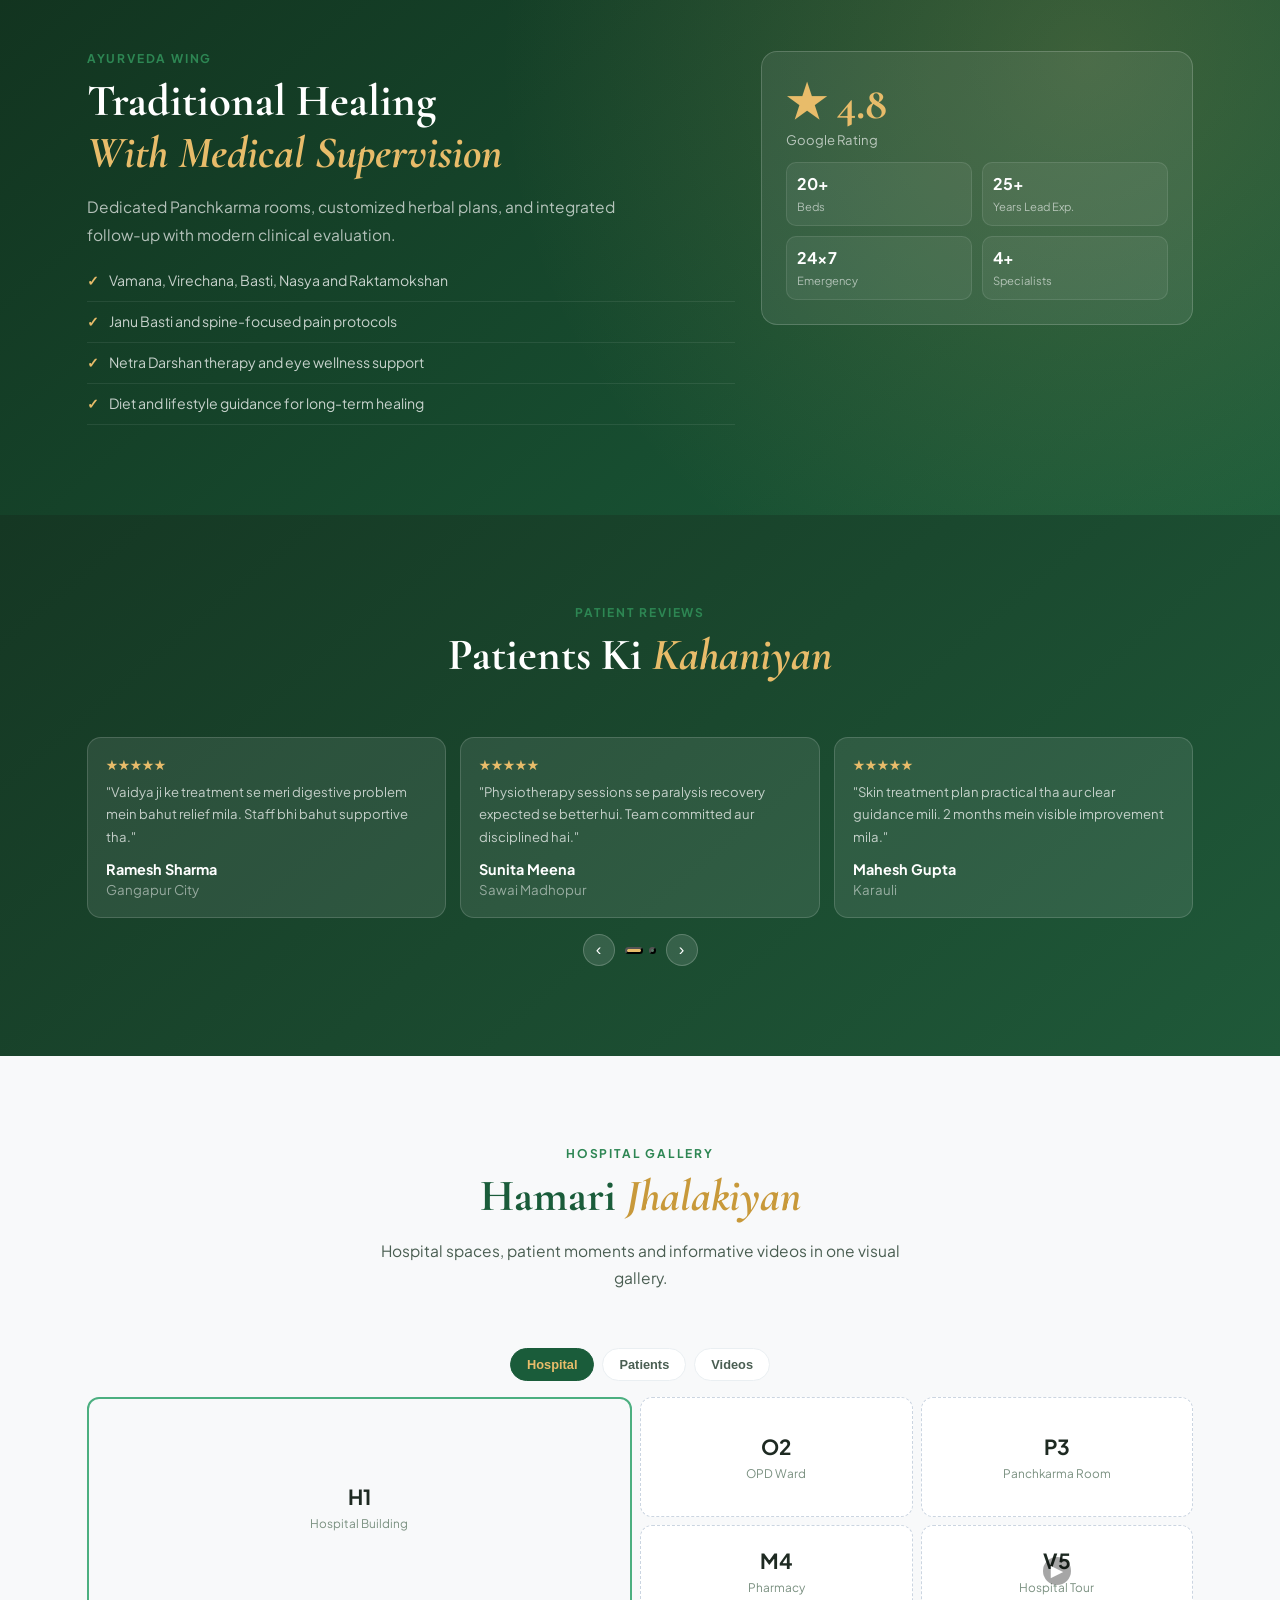
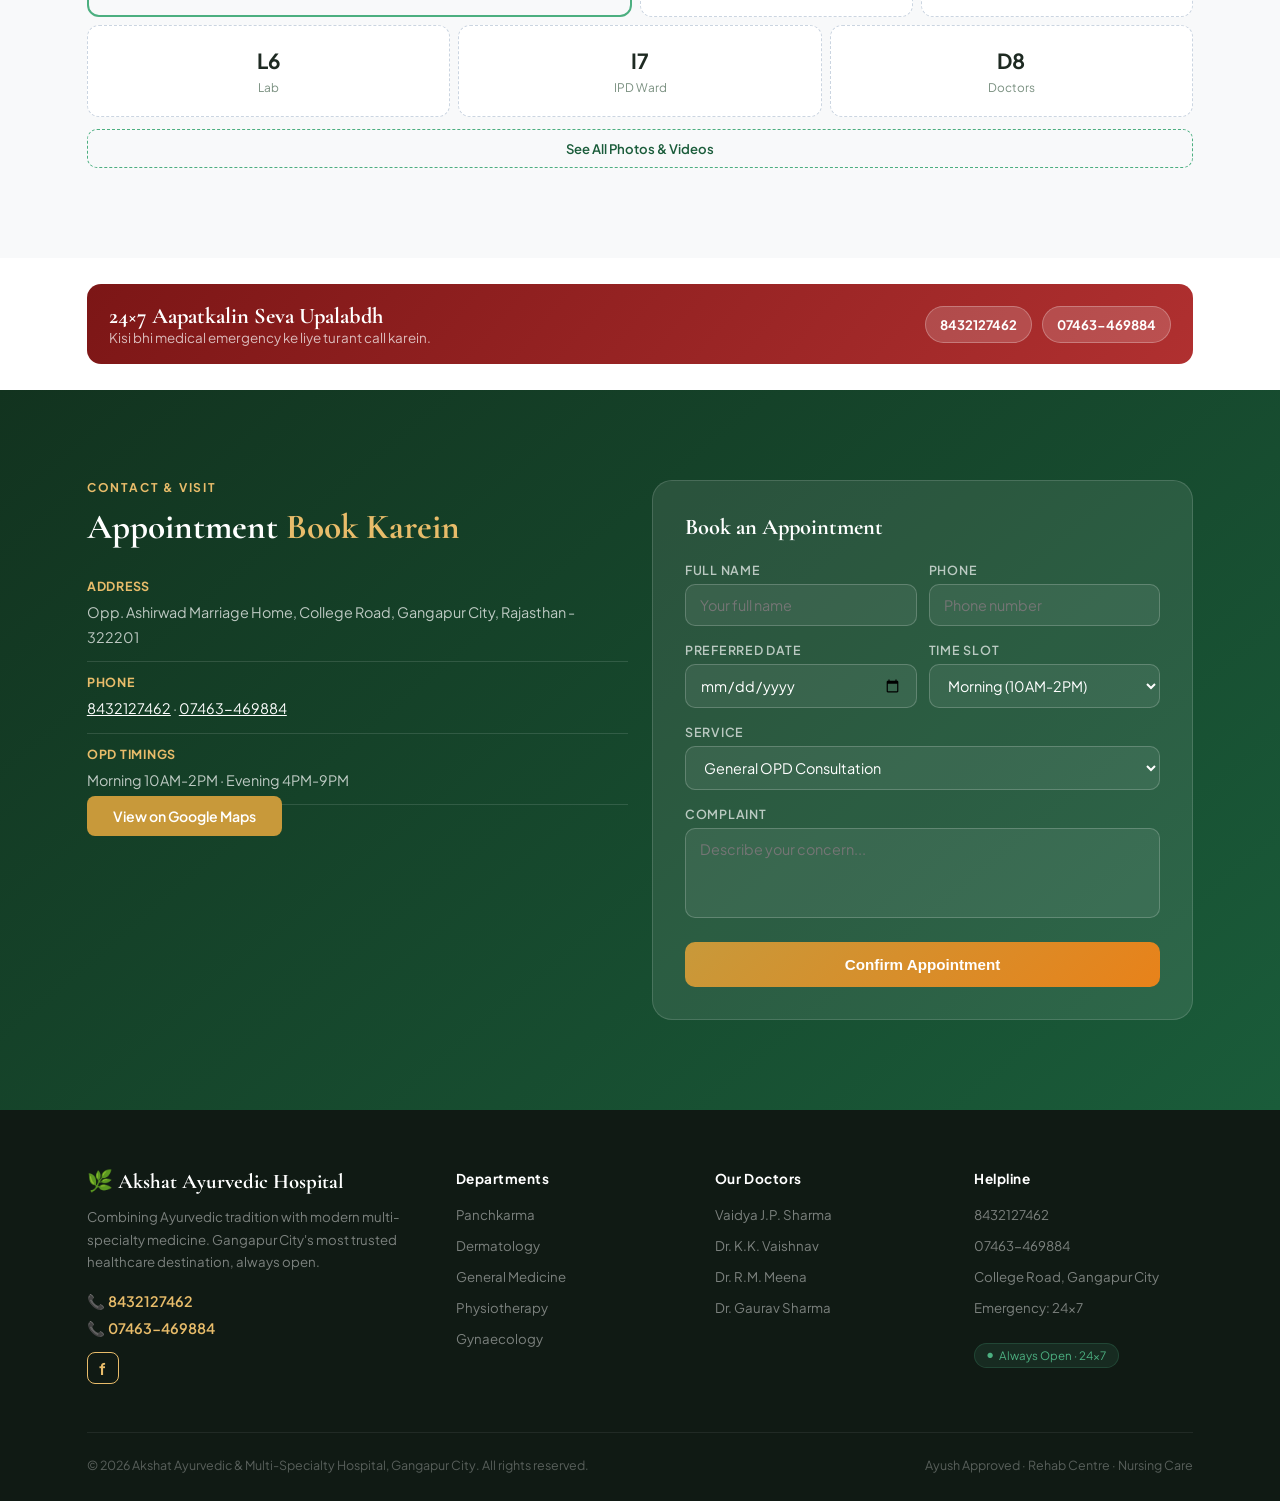
==== commit 75204a83: "Fix double horizontal padding on page sections for consistent spacing" ====
--- a/index.html
+++ b/index.html
@@ -605,7 +605,7 @@
     <h1 style="font-family:'Cormorant Garamond',serif;font-size:clamp(2rem,5vw,3.5rem);color:#fff;font-weight:700;margin-bottom:16px">Lab & <em style="font-style:italic;color:var(--gold2)">Diagnostic Tests</em></h1>
     <p style="color:rgba(255,255,255,.65);max-width:540px;margin:0 auto;line-height:1.8">In-house diagnostics for fast, accurate results. Most tests reported same day.</p>
   </div>
-  <div style="padding:60px 6%;background:var(--white)">
+  <div style="padding:60px 0;background:var(--white)">
     <div class="max">
       <div class="sec-head center">
         <div class="sec-label">Tests Available</div>
@@ -653,7 +653,7 @@
 
 <!-- ════════════════════ BLOG DETAIL PAGE ════════════════════ -->
 <div class="page" id="page-blog-detail">
-  <section style="background:var(--white);padding:40px 6% 80px">
+  <section style="background:var(--white);padding:40px 0 80px">
     <div class="max">
       <a class="back-btn" href="#" onclick="showPage('blog')">← Back to Blog</a>
       <div id="blogDetailContent"></div>
--- a/assets/css/style.css
+++ b/assets/css/style.css
@@ -102,7 +102,7 @@
 .hero{min-height:calc(100vh - 70px);background:linear-gradient(135deg,var(--g1) 0%,#0d3320 60%,#182e1f 100%);position:relative;overflow:hidden;display:flex;align-items:center}
 .hero-bg-pattern{position:absolute;inset:0;opacity:.04;background-image:radial-gradient(circle,#fff 1px,transparent 1px);background-size:40px 40px}
 .hero-glow{position:absolute;right:-100px;top:50%;transform:translateY(-50%);width:600px;height:600px;background:radial-gradient(ellipse,rgba(76,175,128,.18),transparent 70%);pointer-events:none}
-.hero-inner{max-width:1260px;margin:0 auto;padding:80px 6%;display:grid;grid-template-columns:1fr 420px;gap:60px;align-items:center;position:relative;z-index:2;width:100%}
+.hero-inner{max-width:1260px;margin:0 auto;padding:80px 0;display:grid;grid-template-columns:1fr 420px;gap:60px;align-items:center;position:relative;z-index:2;width:100%}
 .hero-tag{display:inline-flex;align-items:center;gap:8px;background:rgba(200,153,58,.15);border:1px solid rgba(200,153,58,.35);color:var(--gold2);font-size:.75rem;font-weight:600;letter-spacing:.12em;text-transform:uppercase;padding:6px 16px;border-radius:100px;margin-bottom:28px}
 .hero h1{font-family:'Cormorant Garamond',serif;font-size:clamp(2rem,8vw,4rem);color:#fff;font-weight:700;line-height:1.1;margin-bottom:12px;word-break:break-word}
 .hero h1 .accent{color:var(--gold2);font-style:italic}
@@ -137,7 +137,7 @@
 .qb-call:hover{background:var(--g1)}
 
 /* ─── SECTION COMMONS ─── */
-section{padding:90px 6%}
+section{padding:90px 0}
 .max{max-width:1260px;margin:0 auto}
 .sec-label{font-size:.75rem;font-weight:700;letter-spacing:.15em;text-transform:uppercase;color:var(--g2);margin-bottom:10px}
 .sec-title{font-family:'Cormorant Garamond',serif;font-size:clamp(1.9rem,3.5vw,2.8rem);font-weight:700;color:var(--g1);line-height:1.15;margin-bottom:14px}
@@ -286,7 +286,7 @@
 .blog-read:hover{color:var(--g1)}
 
 /* ─── BLOG DETAIL ─── */
-.blog-detail{max-width:760px;margin:0 auto;padding:60px 6%}
+.blog-detail{max-width:760px;margin:0 auto;padding:60px 0}
 .blog-detail-cat{font-size:.75rem;font-weight:700;letter-spacing:.12em;text-transform:uppercase;color:var(--g2);margin-bottom:12px}
 .blog-detail h1{font-family:'Cormorant Garamond',serif;font-size:clamp(1.8rem,4vw,2.8rem);font-weight:700;color:var(--g1);line-height:1.2;margin-bottom:16px}
 .blog-detail-meta{display:flex;gap:18px;font-size:.82rem;color:var(--light);padding-bottom:24px;border-bottom:1px solid var(--border);margin-bottom:28px}
@@ -303,7 +303,7 @@
 .about-hero .sec-label{color:var(--gold2)}
 .about-hero h1{font-family:'Cormorant Garamond',serif;font-size:clamp(2rem,5vw,3.5rem);color:#fff;font-weight:700;margin-bottom:16px}
 .about-hero p{color:rgba(255,255,255,.65);max-width:560px;margin:0 auto;line-height:1.8}
-.about-body{background:var(--white);padding:80px 6%}
+.about-body{background:var(--white);padding:80px 0}
 .about-grid{display:grid;grid-template-columns:1fr 1fr;gap:60px;align-items:center;margin-bottom:80px}
 .about-grid:nth-child(even){direction:rtl}
 .about-grid:nth-child(even)>*{direction:ltr}
@@ -320,7 +320,7 @@
 .contact-hero{background:linear-gradient(135deg,var(--g1),#0d3320);padding:100px 6% 80px;text-align:center}
 .contact-hero .sec-label{color:var(--gold2)}
 .contact-hero h1{font-family:'Cormorant Garamond',serif;font-size:clamp(2rem,5vw,3.5rem);color:#fff;font-weight:700;margin-bottom:16px}
-.contact-body{padding:80px 6%;background:var(--white)}
+.contact-body{padding:80px 0;background:var(--white)}
 .contact-grid{display:grid;grid-template-columns:1fr 1fr;gap:60px}
 .contact-info-item{display:flex;gap:18px;padding:22px 0;border-bottom:1px solid var(--border)}
 .ci-icon{width:50px;height:50px;border-radius:12px;background:linear-gradient(135deg,var(--g1),var(--g2));display:flex;align-items:center;justify-content:center;font-size:20px;flex-shrink:0}
@@ -335,7 +335,7 @@
 .map-link:hover{background:var(--gold2);color:var(--dark)}
 
 /* ─── FOOTER ─── */
-footer{background:var(--dark);padding:60px 6% 28px}
+footer{background:var(--dark);padding:60px 0 28px}
 .footer-grid{display:grid;grid-template-columns:1.5fr 1fr 1fr 1fr;gap:40px;margin-bottom:48px}
 .footer-brand .logo-text{font-family:'Cormorant Garamond',serif;color:#fff;font-size:1.3rem;font-weight:700;margin-bottom:12px}
 .footer-brand p{color:rgba(255,255,255,.45);font-size:.83rem;line-height:1.7;margin-bottom:18px}
@@ -356,7 +356,7 @@
 .lab-hero .sec-label{color:var(--gold2)}
 .lab-hero h1{font-family:'Cormorant Garamond',serif;font-size:clamp(2rem,5vw,3.5rem);color:#fff;font-weight:700;margin-bottom:16px}
 .lab-hero p{color:rgba(255,255,255,.65);max-width:540px;margin:0 auto;line-height:1.8}
-.lab-grid{display:grid;grid-template-columns:repeat(auto-fill,minmax(240px,1fr));gap:18px;padding:60px 6%;background:var(--white);max-width:1260px;margin:0 auto}
+.lab-grid{display:grid;grid-template-columns:repeat(auto-fill,minmax(240px,1fr));gap:18px;padding:60px 0;background:var(--white);max-width:1260px;margin:0 auto}
 .lab-item{background:var(--cream);border-radius:14px;padding:22px;border:1px solid var(--border);display:flex;gap:14px;align-items:flex-start}
 .lab-icon{font-size:24px;flex-shrink:0;margin-top:2px}
 .lab-name{font-weight:700;color:var(--g1);font-size:.95rem;margin-bottom:4px}
@@ -369,7 +369,7 @@
 .emergency a:hover{background:#fff;color:#b03030}
 
 /* ─── MOBILE NAV ─── */
-.hero.hero-slider{min-height:auto;padding:84px 6% 62px;background:linear-gradient(130deg,#12331f 0%,#1a5c3a 60%,#234e35 100%)}
+.hero.hero-slider{min-height:auto;padding:84px 0 62px;background:linear-gradient(130deg,#12331f 0%,#1a5c3a 60%,#234e35 100%)}
 .hero-slider-wrap{width:100%;max-width:1260px;margin:0 auto}
 .hero-slide-stage{position:relative;min-height:440px;border-radius:24px;overflow:hidden;border:1px solid rgba(255,255,255,.16);background:rgba(255,255,255,.02)}
 .hero-slide{position:absolute;inset:0;display:grid;grid-template-columns:1fr 240px;gap:24px;align-items:center;padding:44px 50px;opacity:0;pointer-events:none;transition:opacity .6s ease}
@@ -393,7 +393,7 @@
 .hero-thumbs{display:grid;grid-template-columns:repeat(4,1fr);gap:8px;margin-top:12px}
 .hero-thumb{border:1px solid var(--border);background:#fff;color:var(--mid);border-radius:10px;padding:10px 8px;font-size:.77rem;font-weight:600;cursor:pointer;transition:all .2s}
 .hero-thumb.active{background:var(--g1);border-color:var(--g1);color:var(--gold2)}
-.quick-strip{padding:30px 6%;background:var(--white)}
+.quick-strip{padding:30px 0;background:var(--white)}
 .quick-grid{display:grid;grid-template-columns:repeat(4,1fr);gap:12px}
 .quick-item{display:flex;align-items:center;gap:12px;border:1px solid var(--border);background:var(--white);border-radius:12px;padding:14px 16px;transition:all .2s}
 .quick-item:hover{background:var(--cream);border-color:#d3c39f}
@@ -460,7 +460,7 @@
 .testi-dots{display:flex;gap:6px}
 .testi-dot{width:7px;height:7px;border-radius:50%;background:rgba(255,255,255,.25);cursor:pointer}
 .testi-dot.active{width:18px;border-radius:4px;background:var(--gold2)}
-.home-emergency{padding:26px 6%;background:#ffffff}
+.home-emergency{padding:26px 0;background:#ffffff}
 .home-emergency-card{display:flex;justify-content:space-between;align-items:center;gap:16px;background:linear-gradient(130deg,#7c1616,#b03030);padding:18px 22px;border-radius:14px}
 .home-emergency-card h3{color:#fff;font-family:'Cormorant Garamond',serif;font-size:1.4rem}
 .home-emergency-card p{color:rgba(255,255,255,.7);font-size:.84rem}
@@ -509,7 +509,7 @@
 }
 @media(max-width:768px){
 
-  .hero.hero-slider{padding:64px 5% 46px}
+  .hero.hero-slider{padding:64px 0 46px}
   .hero-slide-stage{min-height:490px}
   .hero-slide{padding:26px 20px 64px}
   .hero-nav{display:none}
@@ -521,8 +521,8 @@
   .testi-card{flex:0 0 100%}
   .home-emergency-nums{flex-direction:column;width:100%}
   .home-emergency-nums a{text-align:center}
-  section{padding:60px 5%}
-  .hero-inner{padding:60px 5%}
+  section{padding:60px 0}
+  .hero-inner{padding:60px 0}
   .hero h1{font-size:2.2rem}
   .hero-stats{grid-template-columns:repeat(3,1fr)}
   .form-grid-2{grid-template-columns:1fr}
